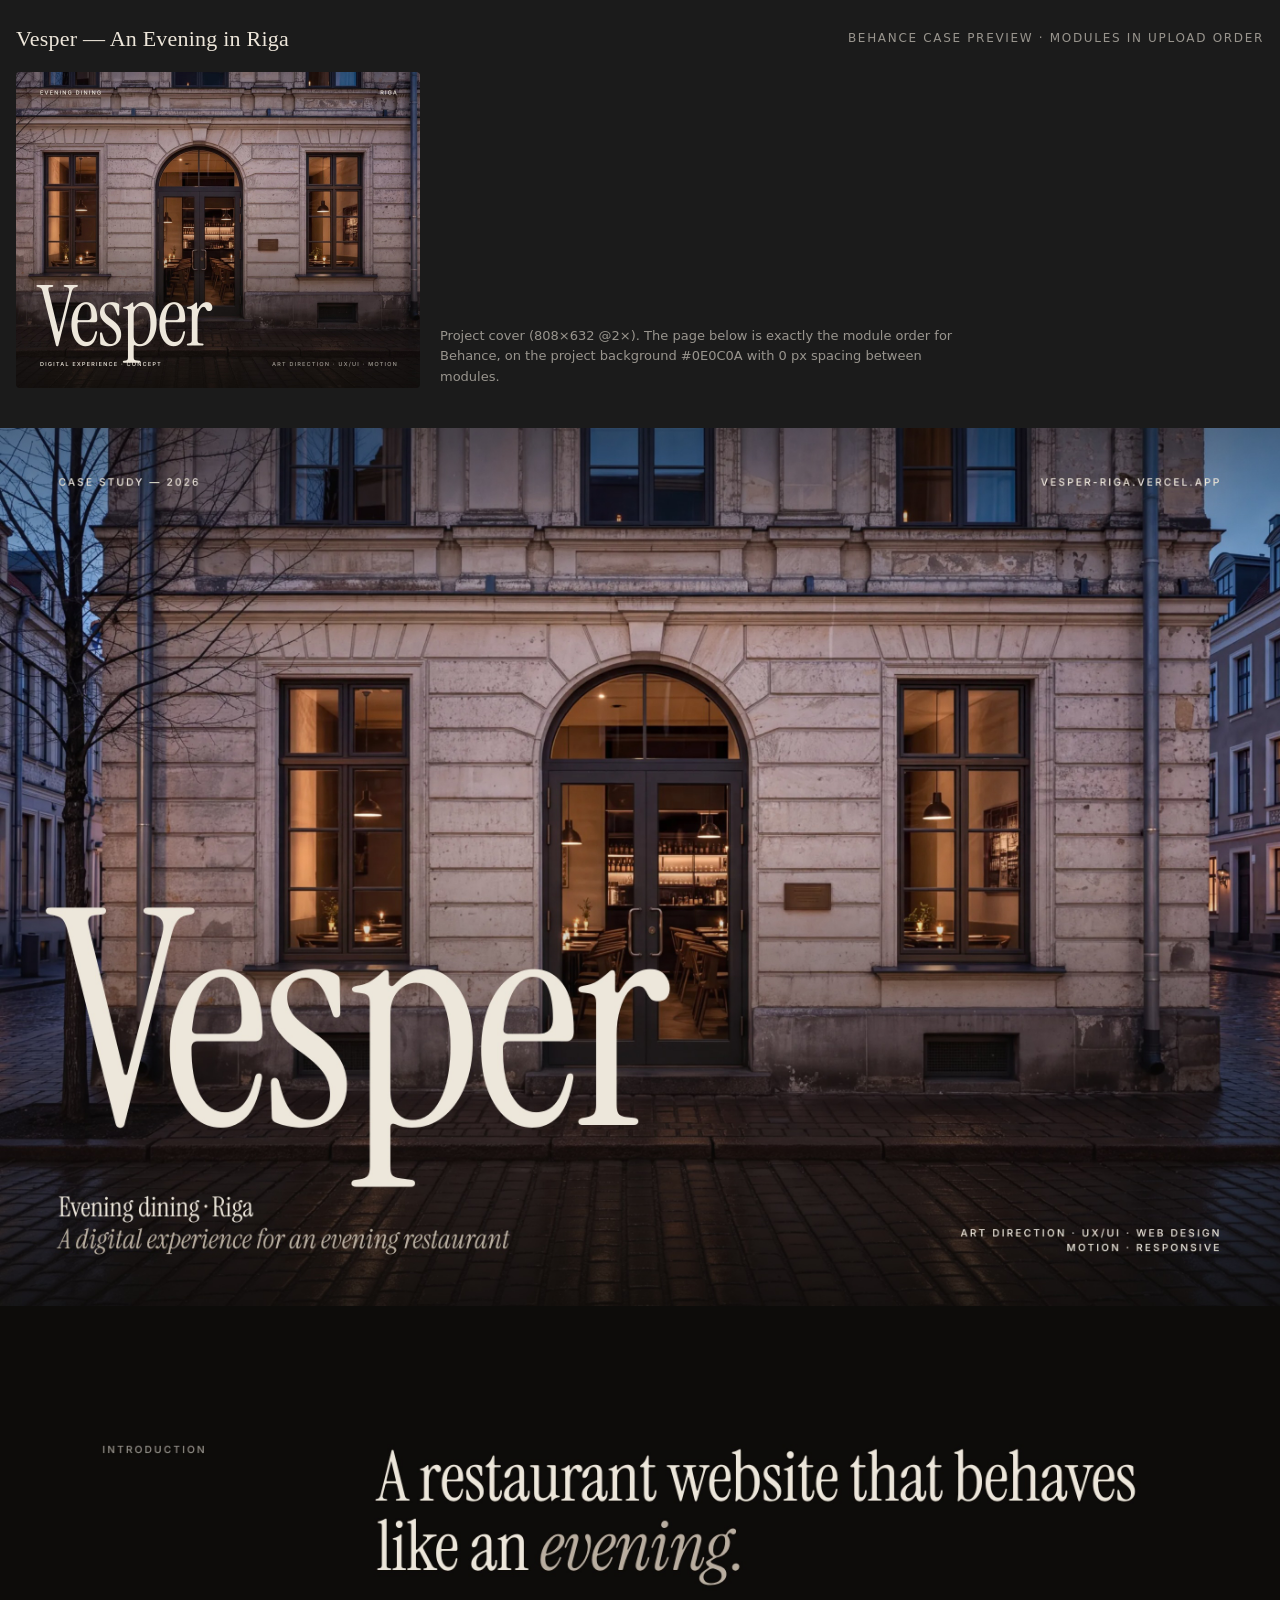
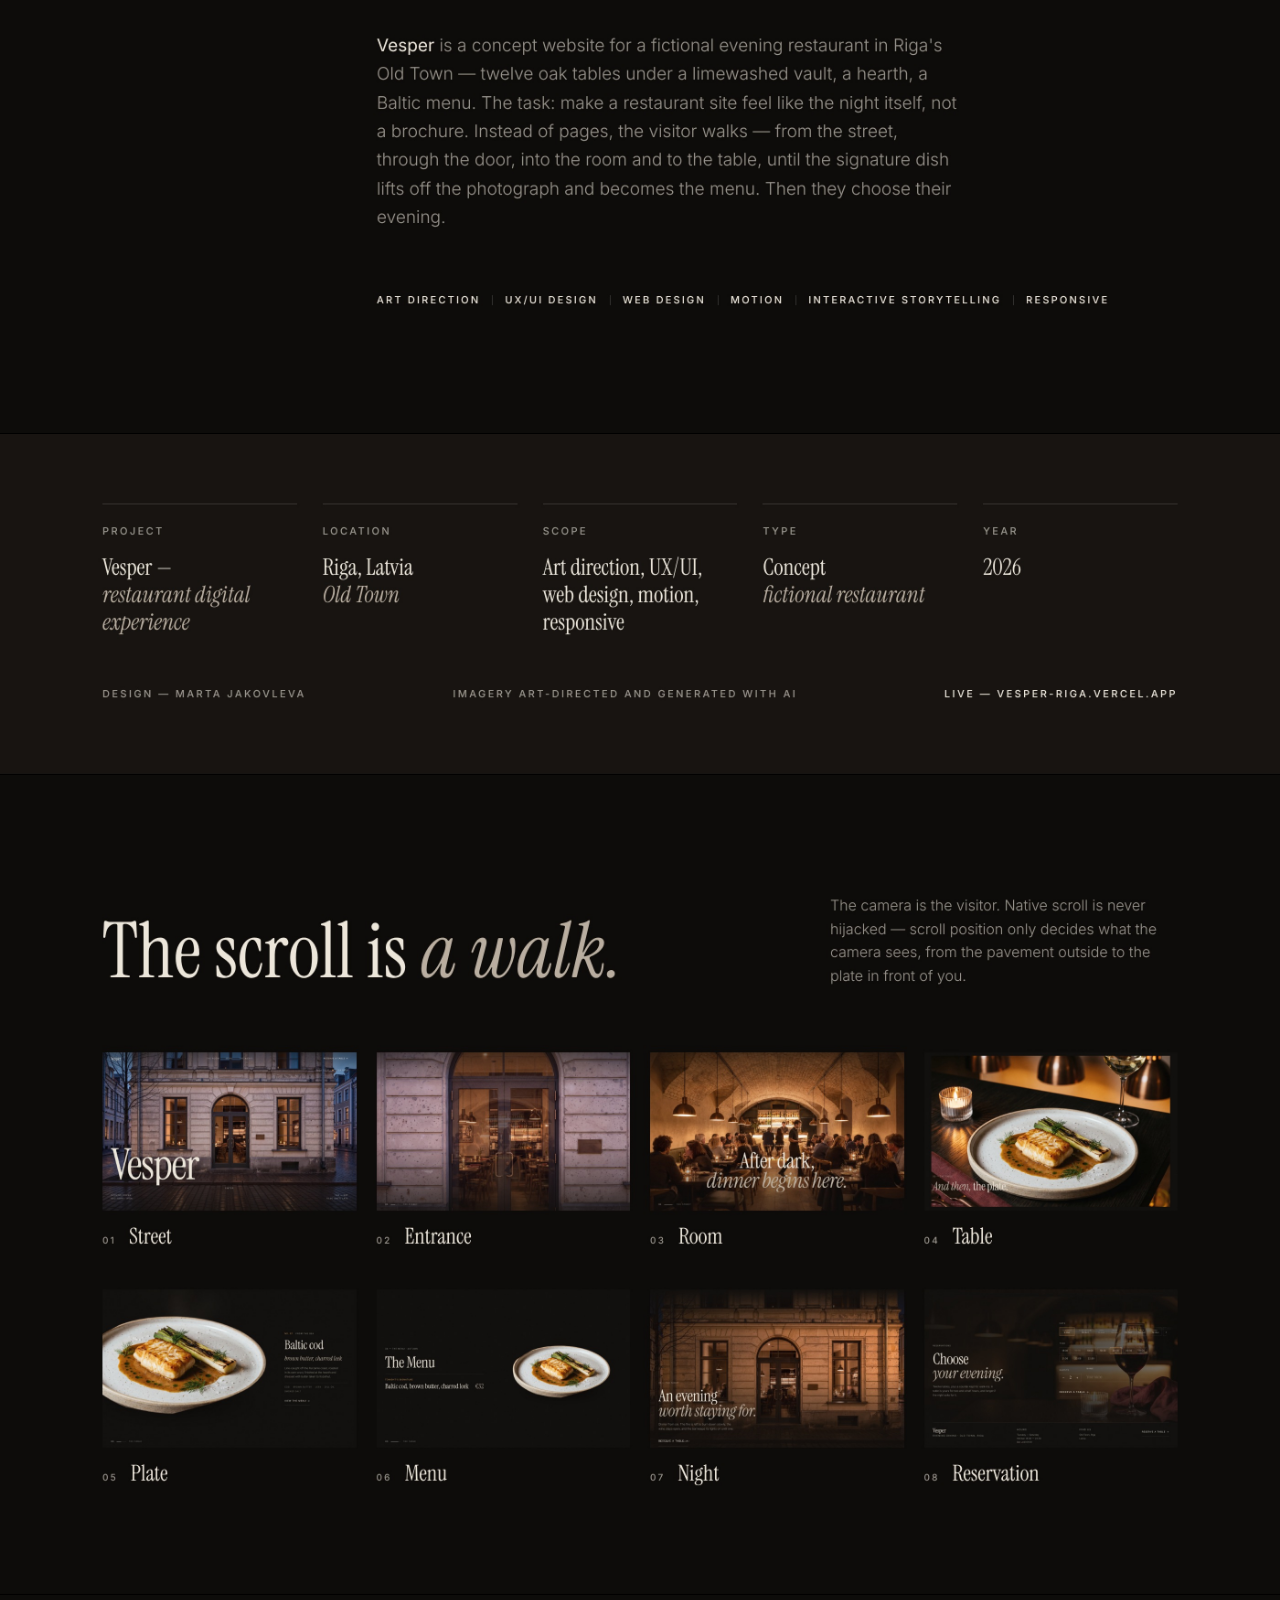
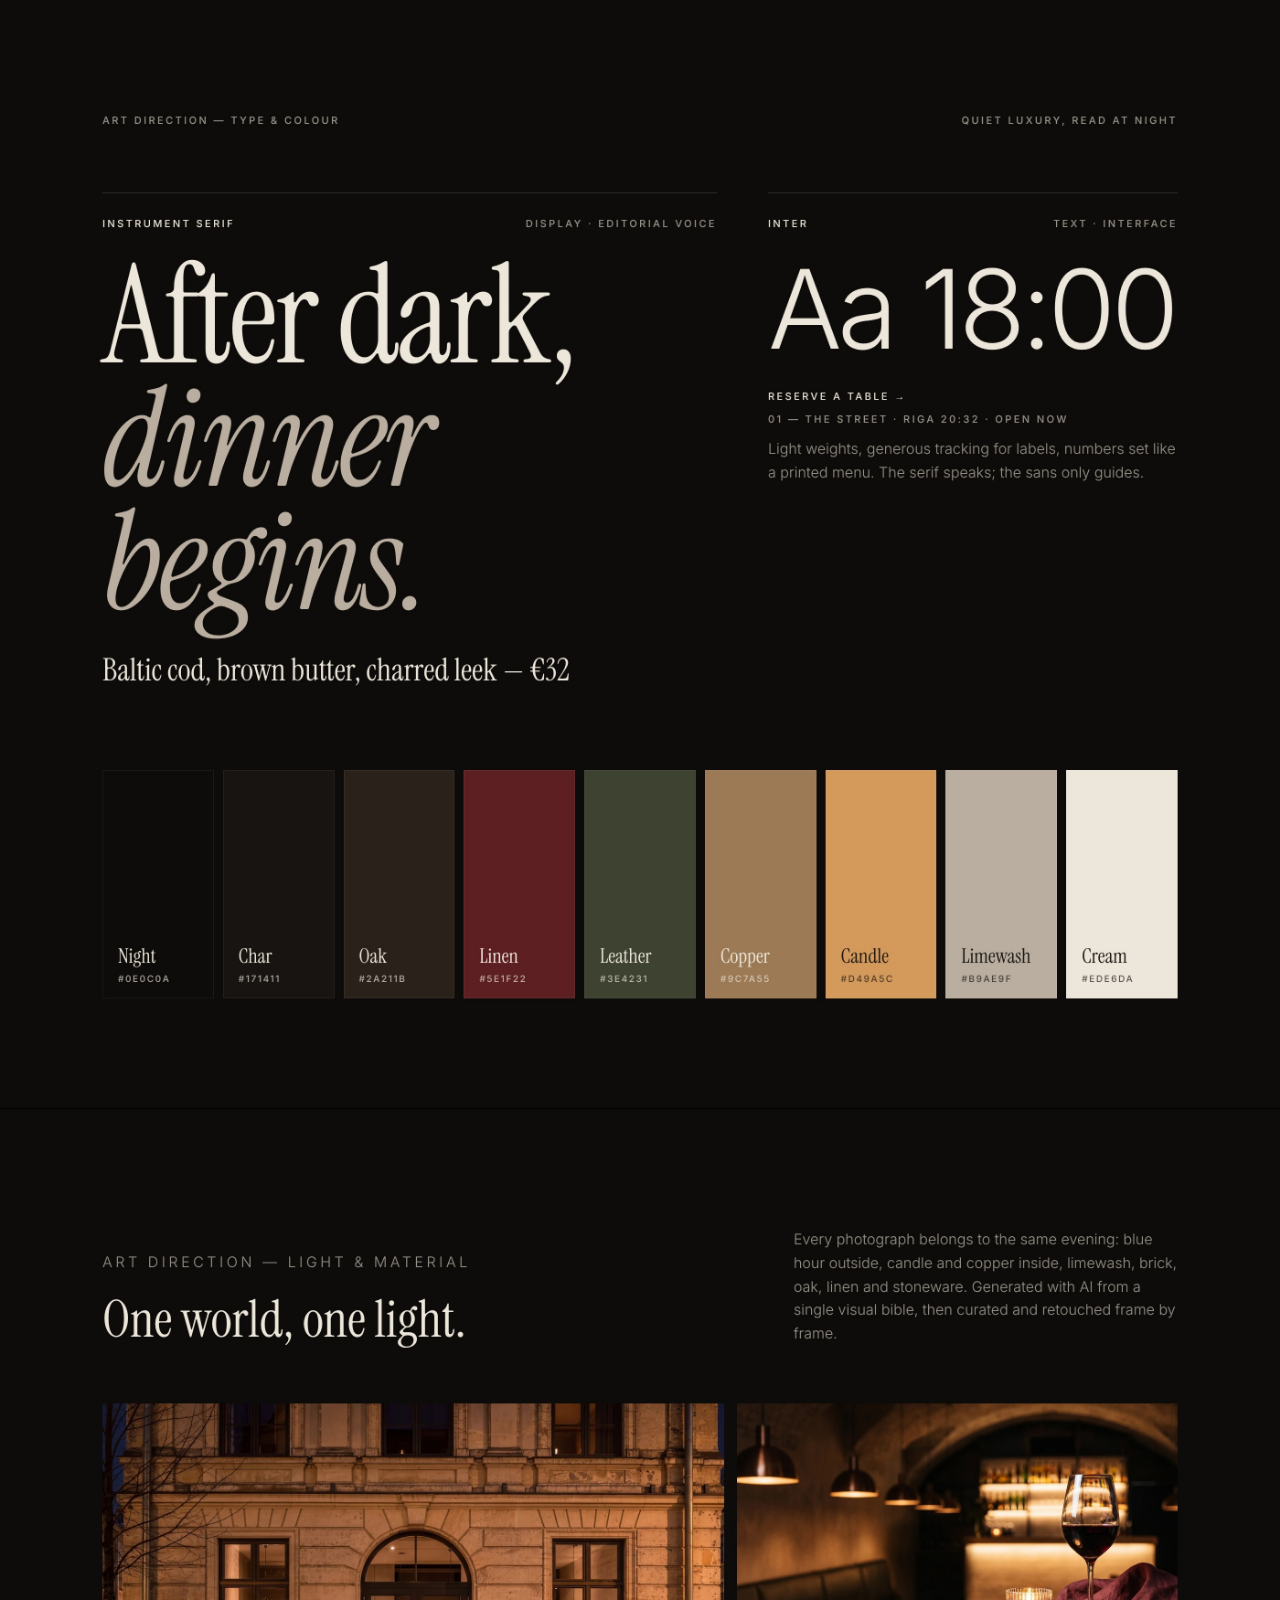
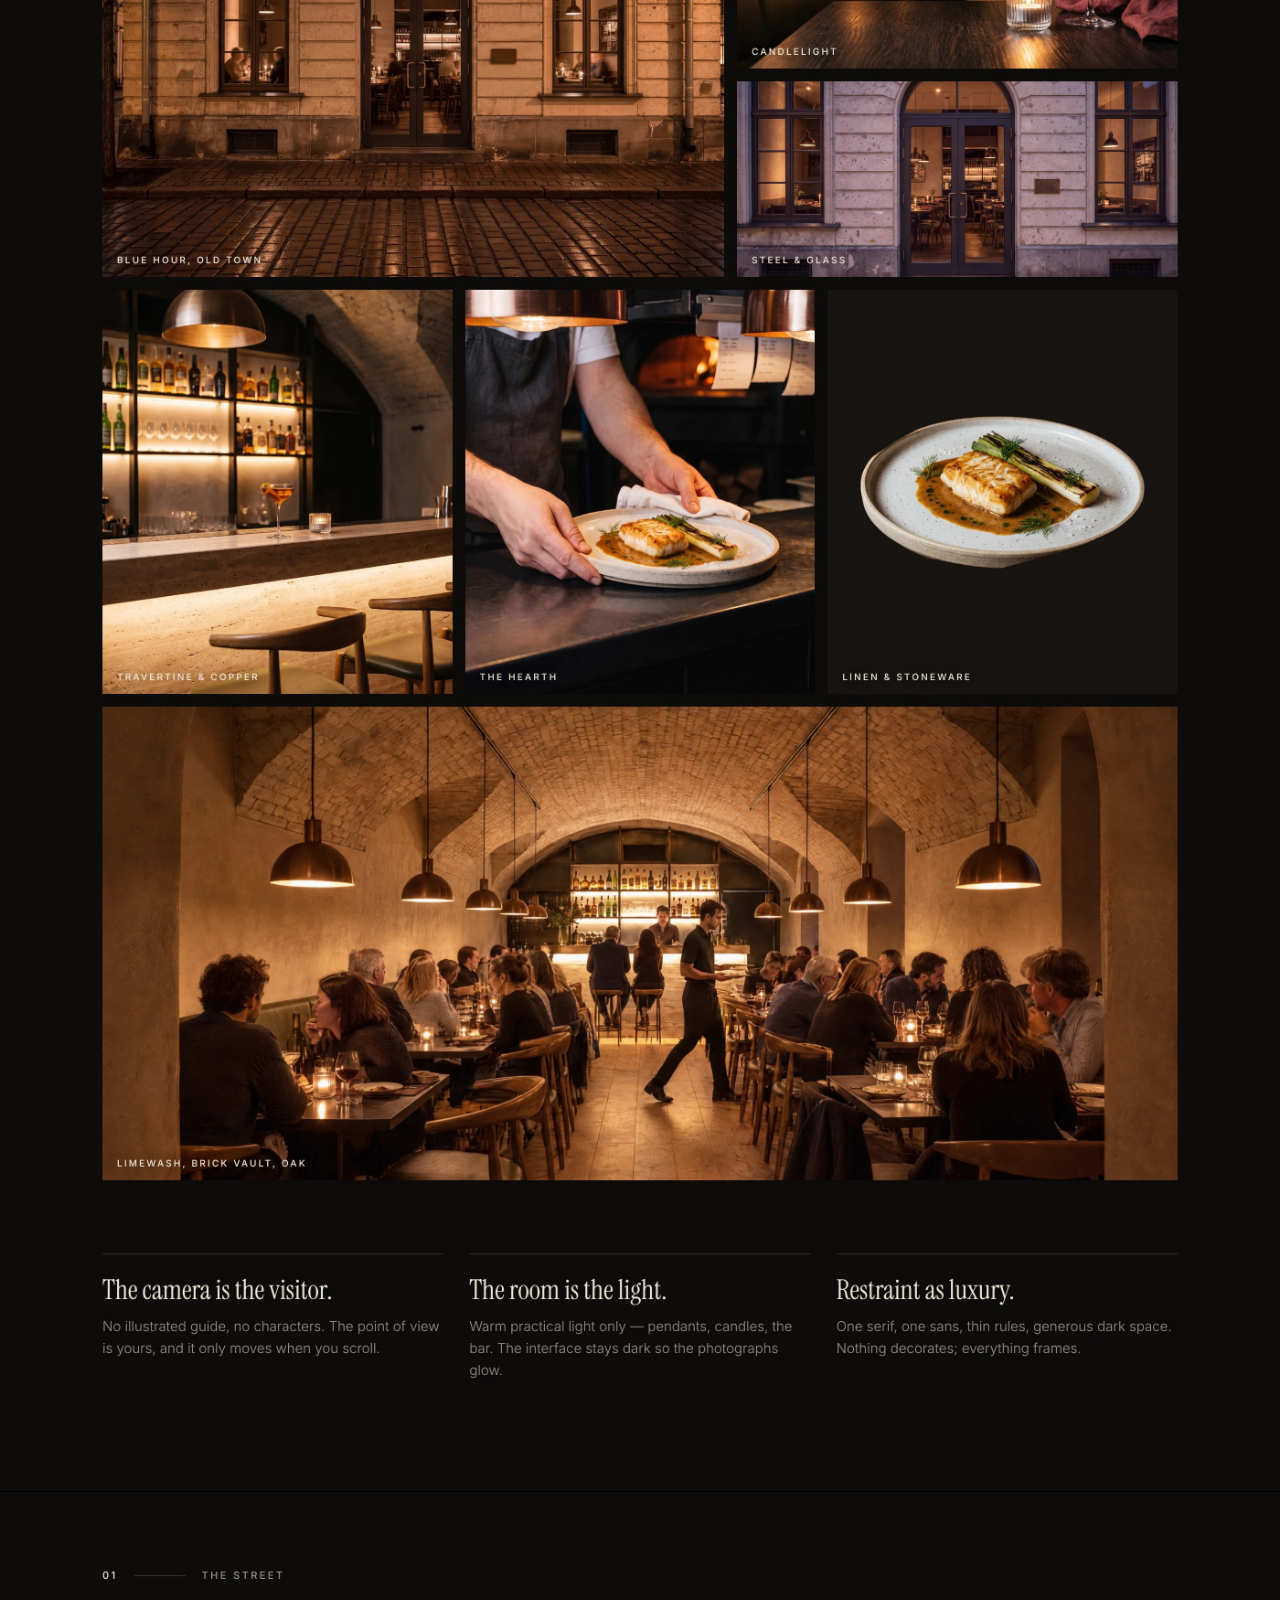
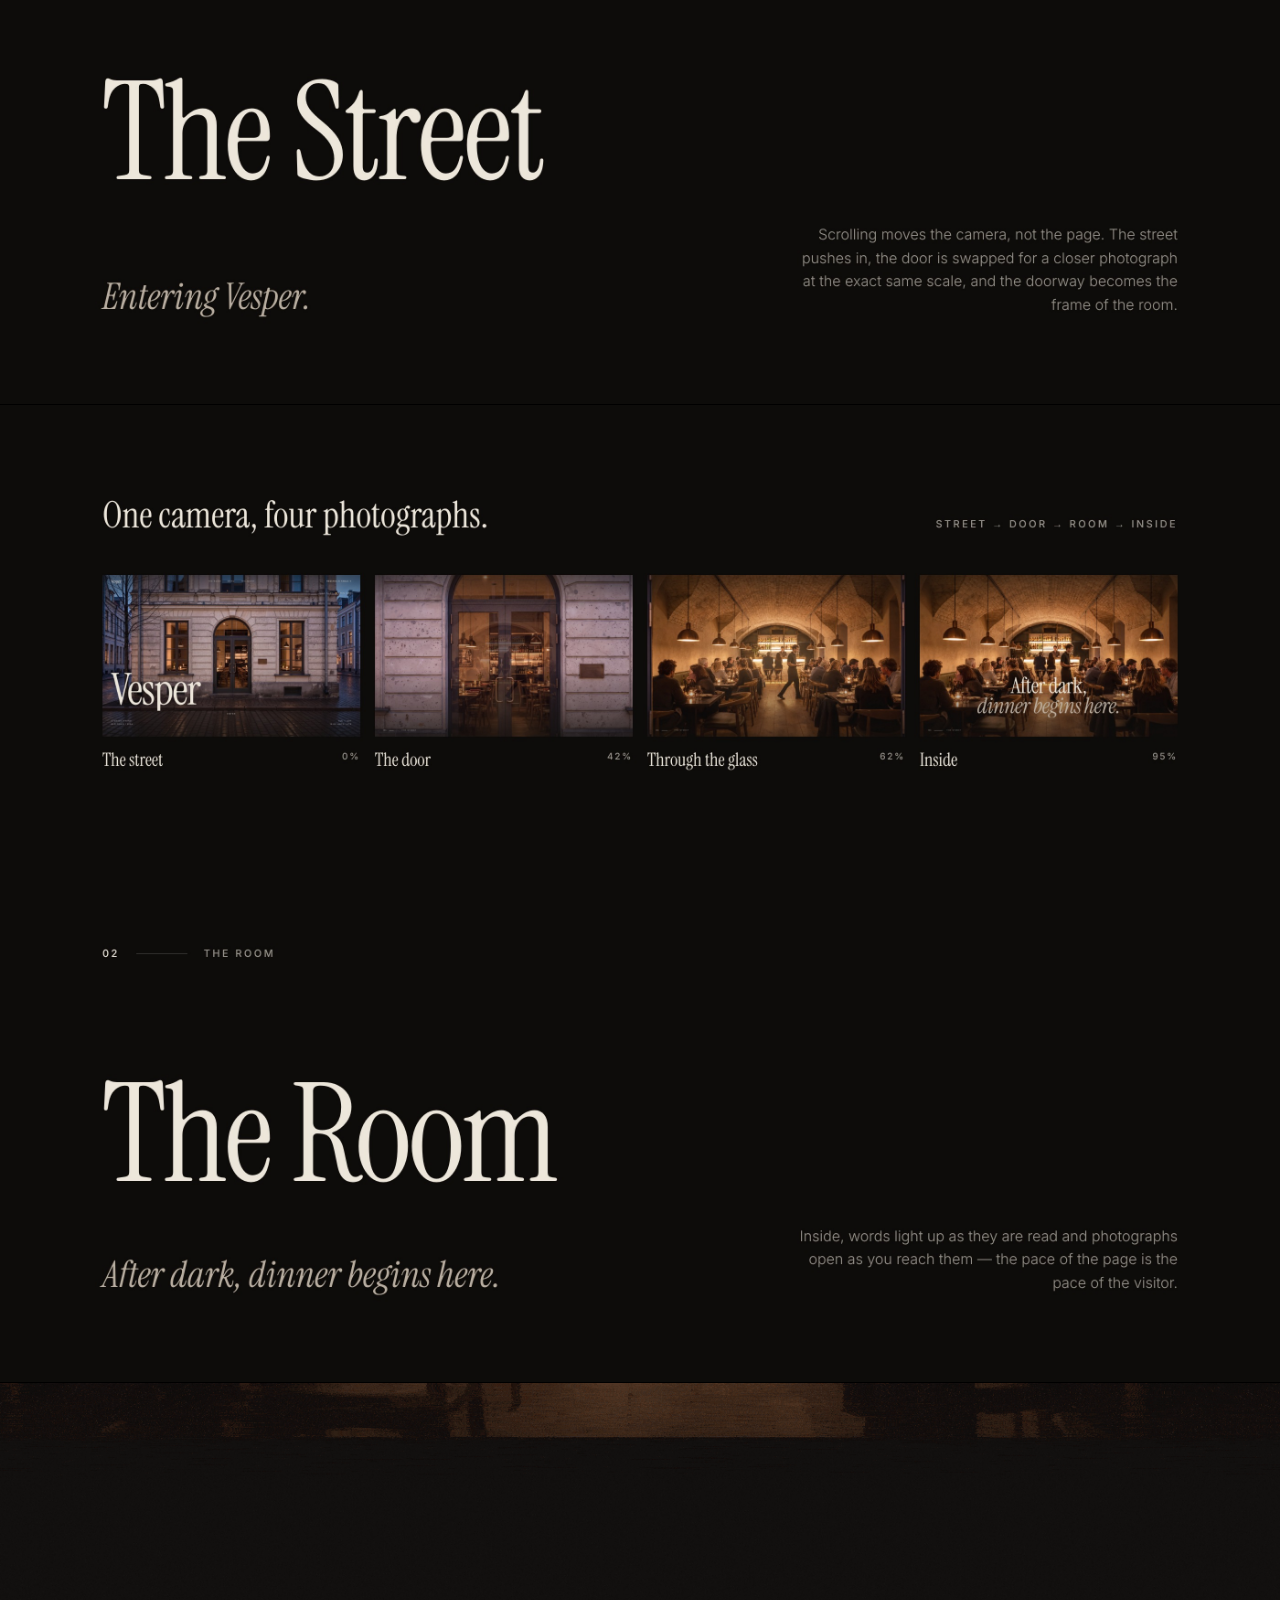
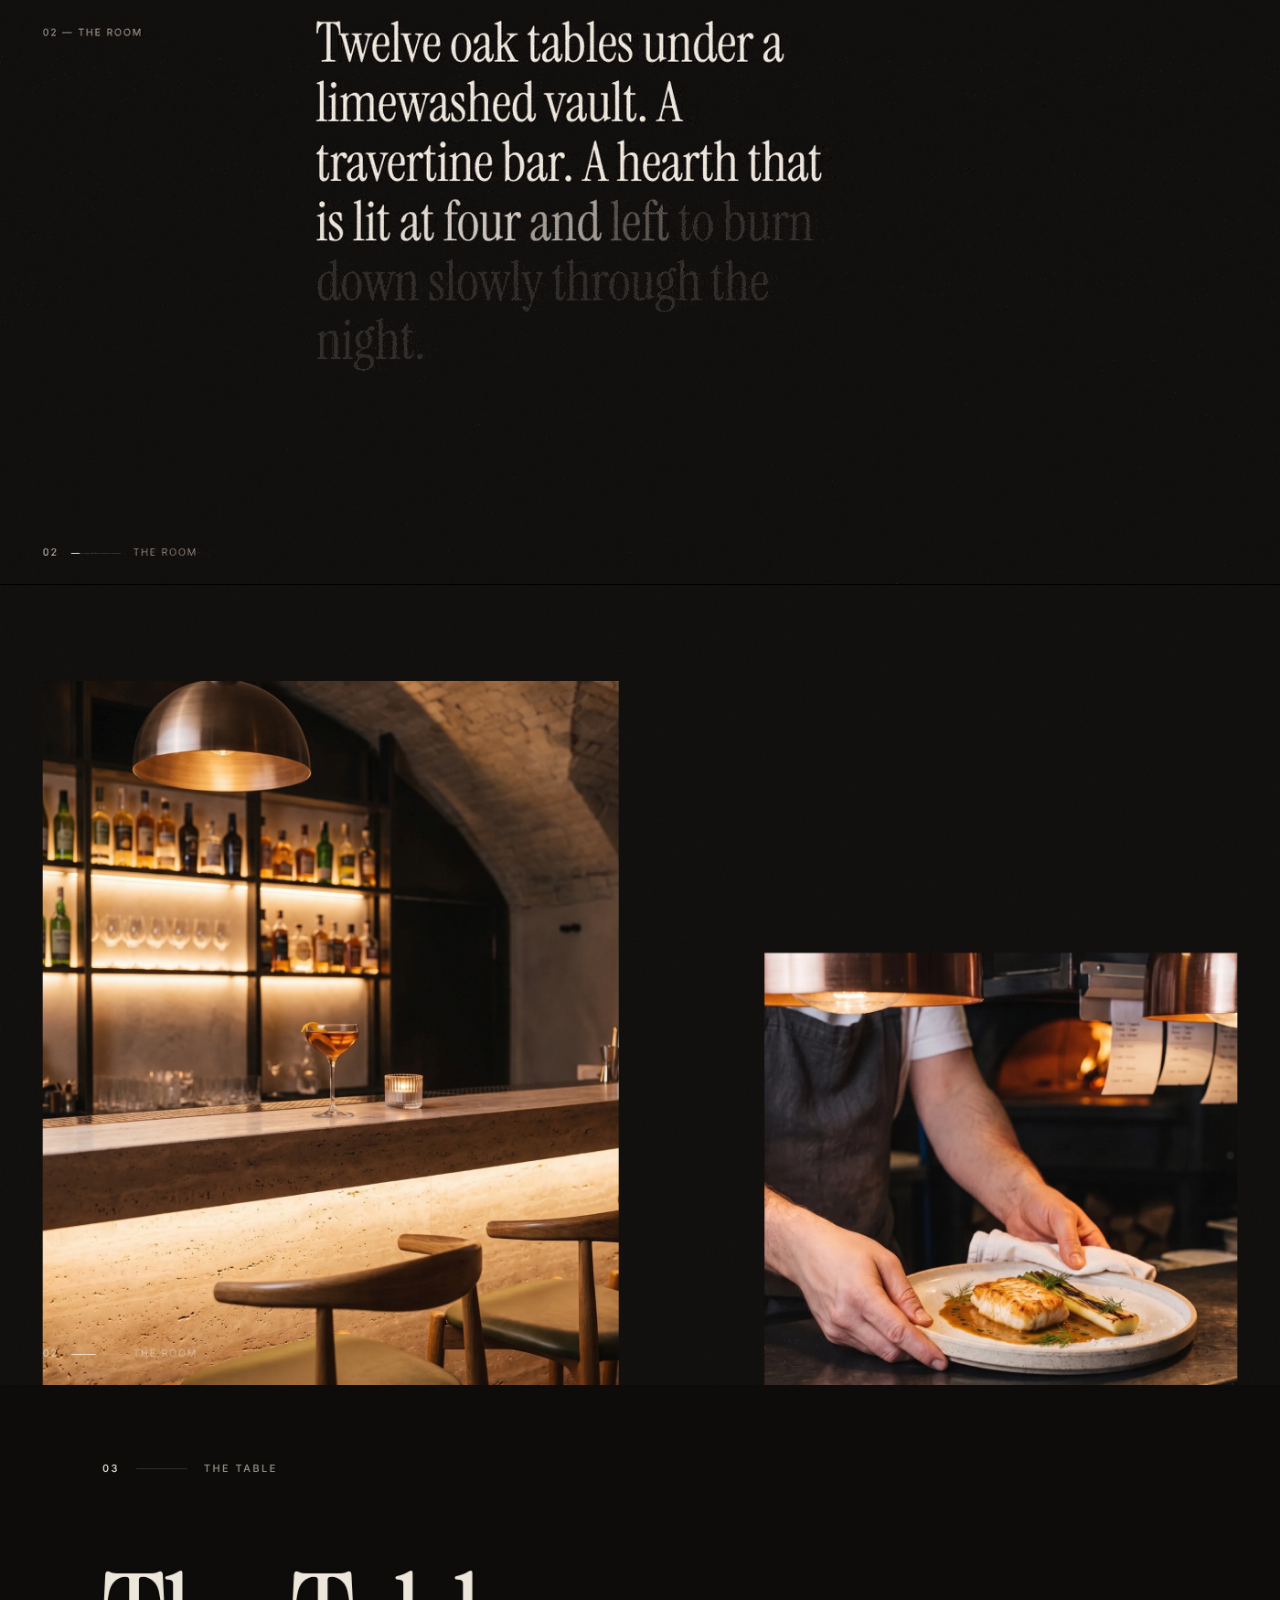
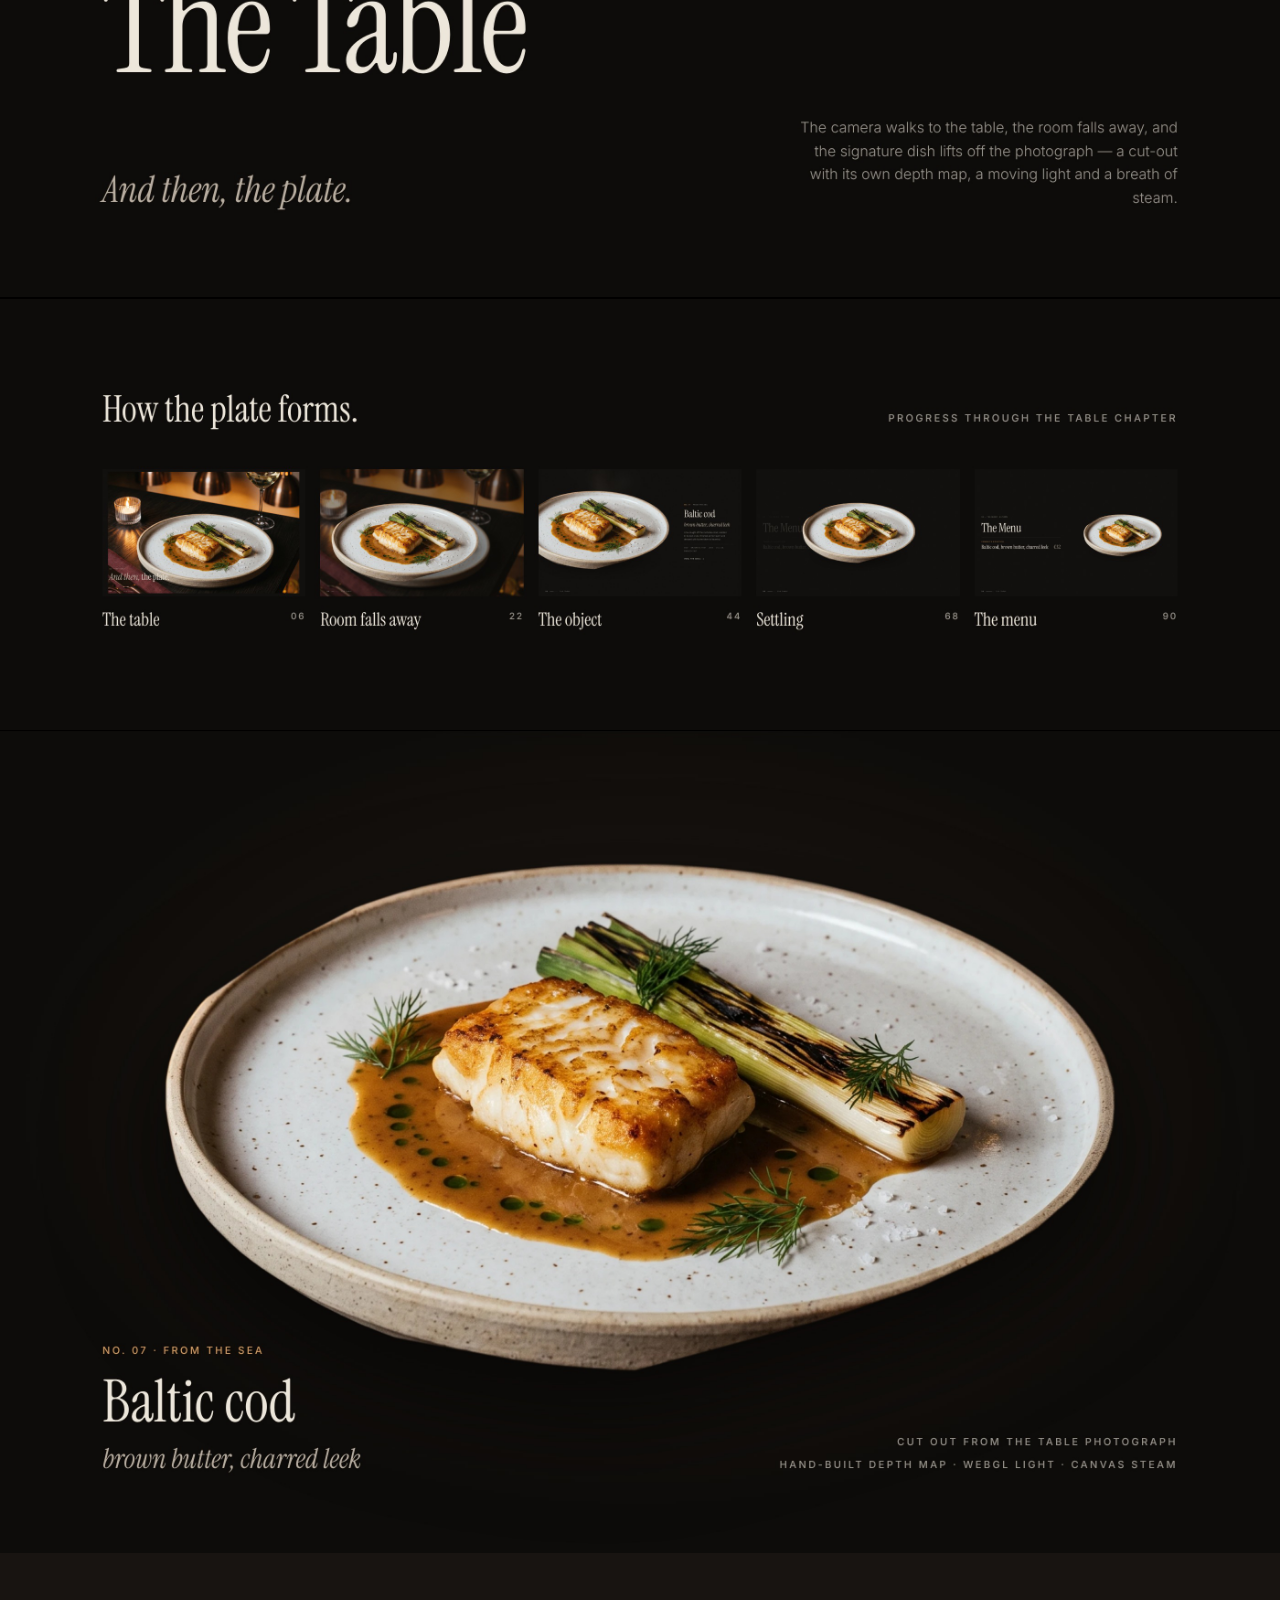
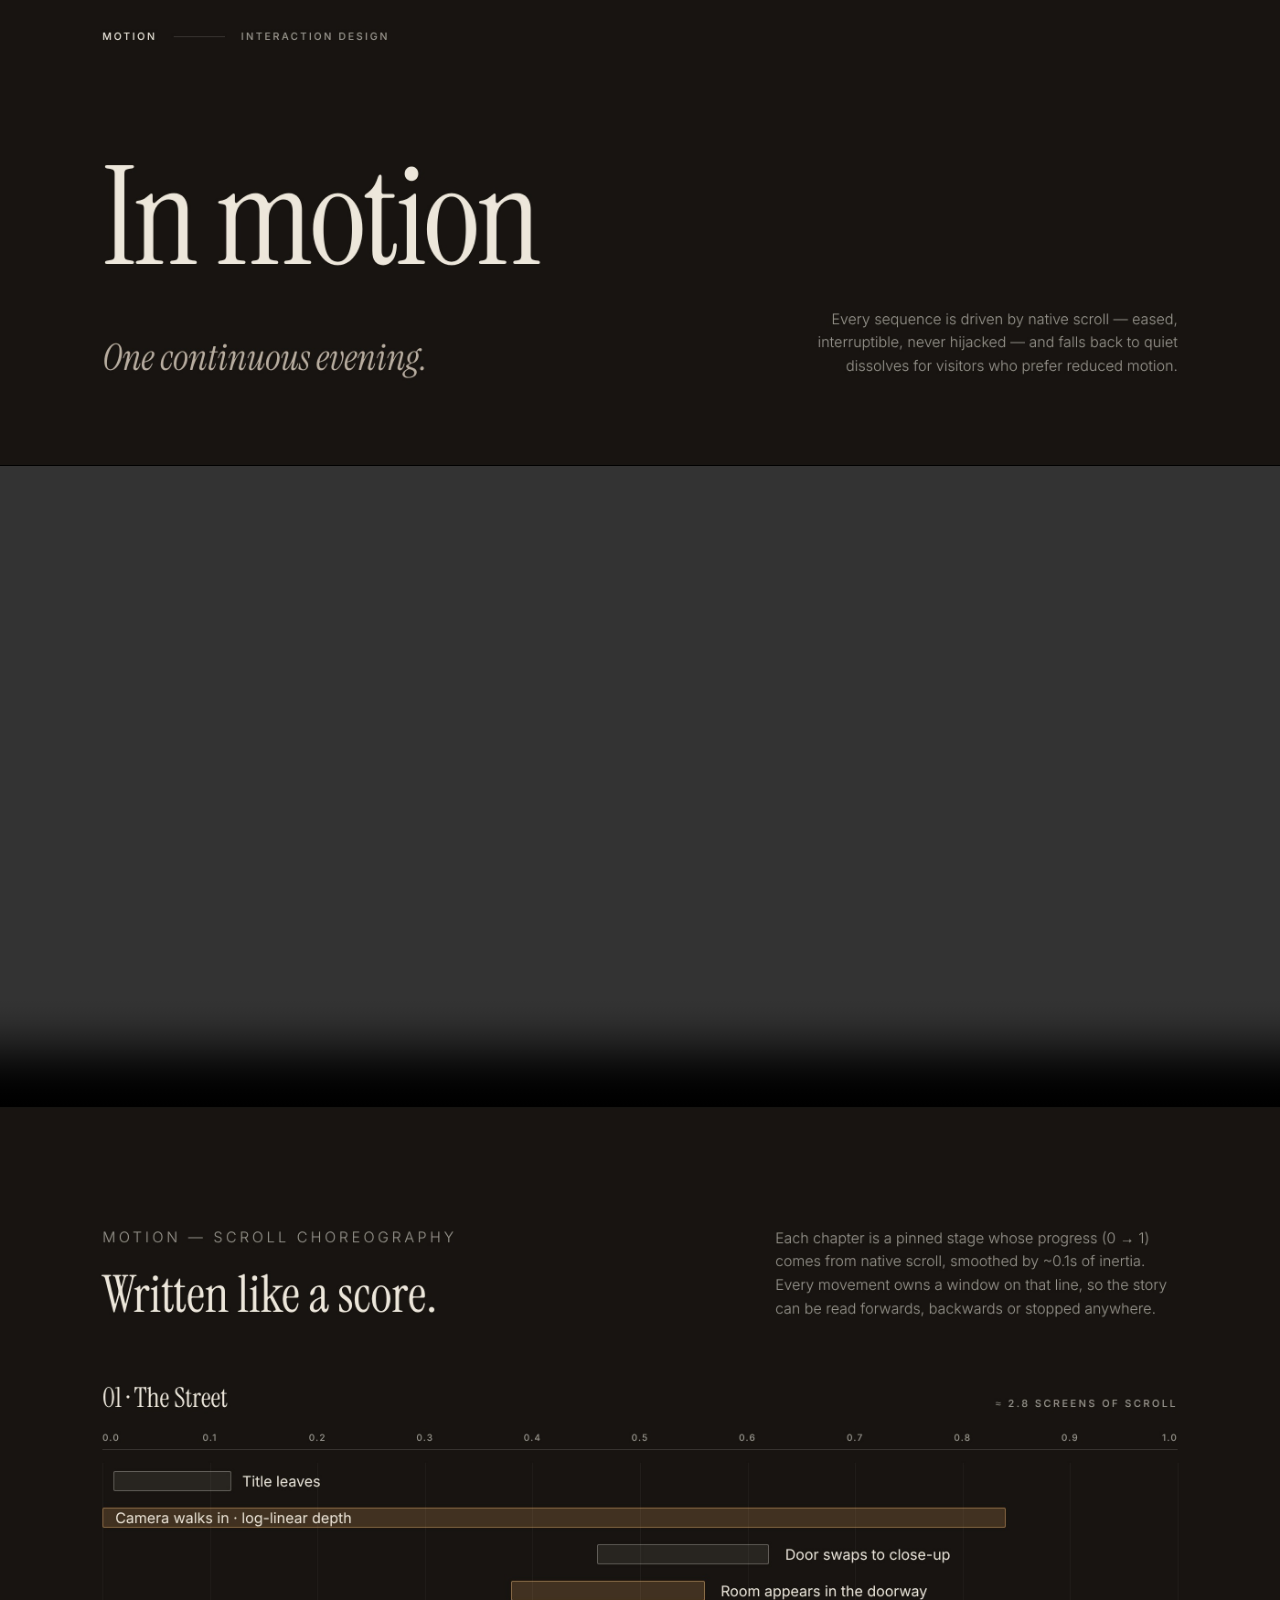
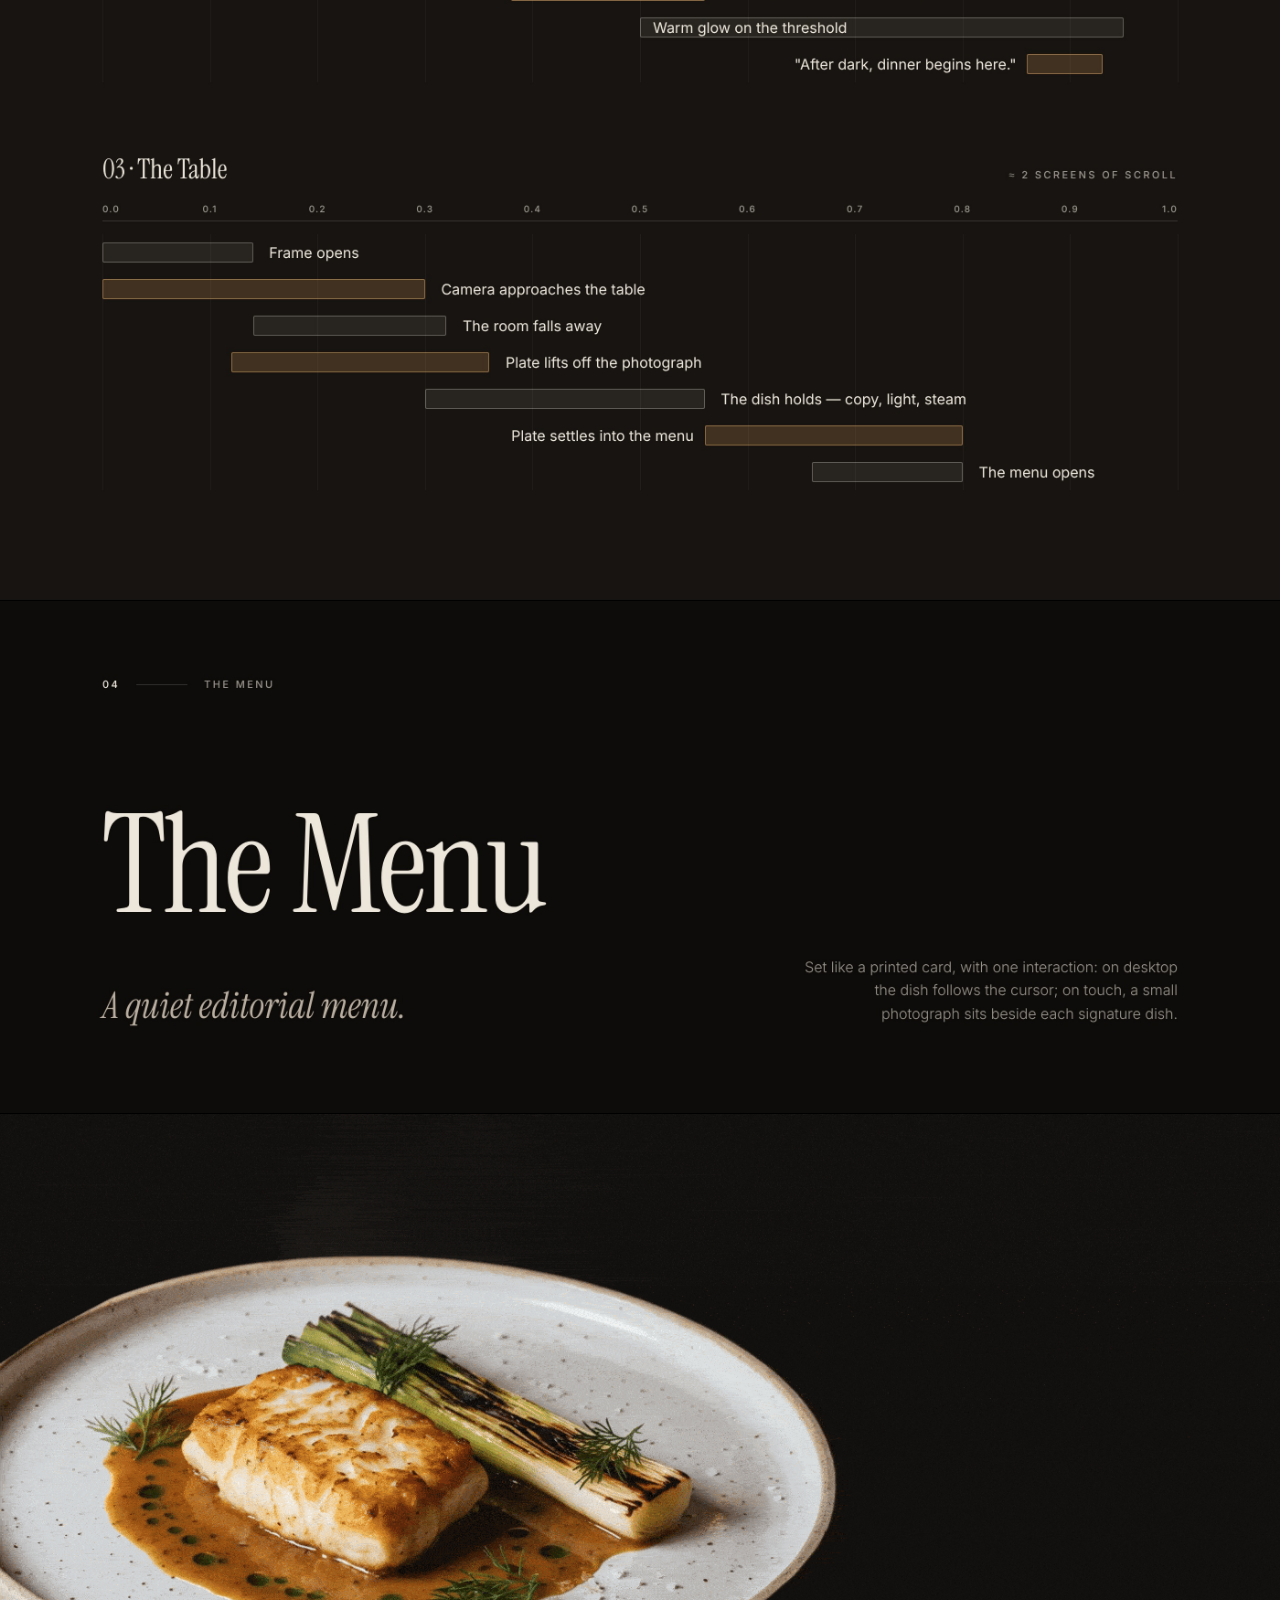
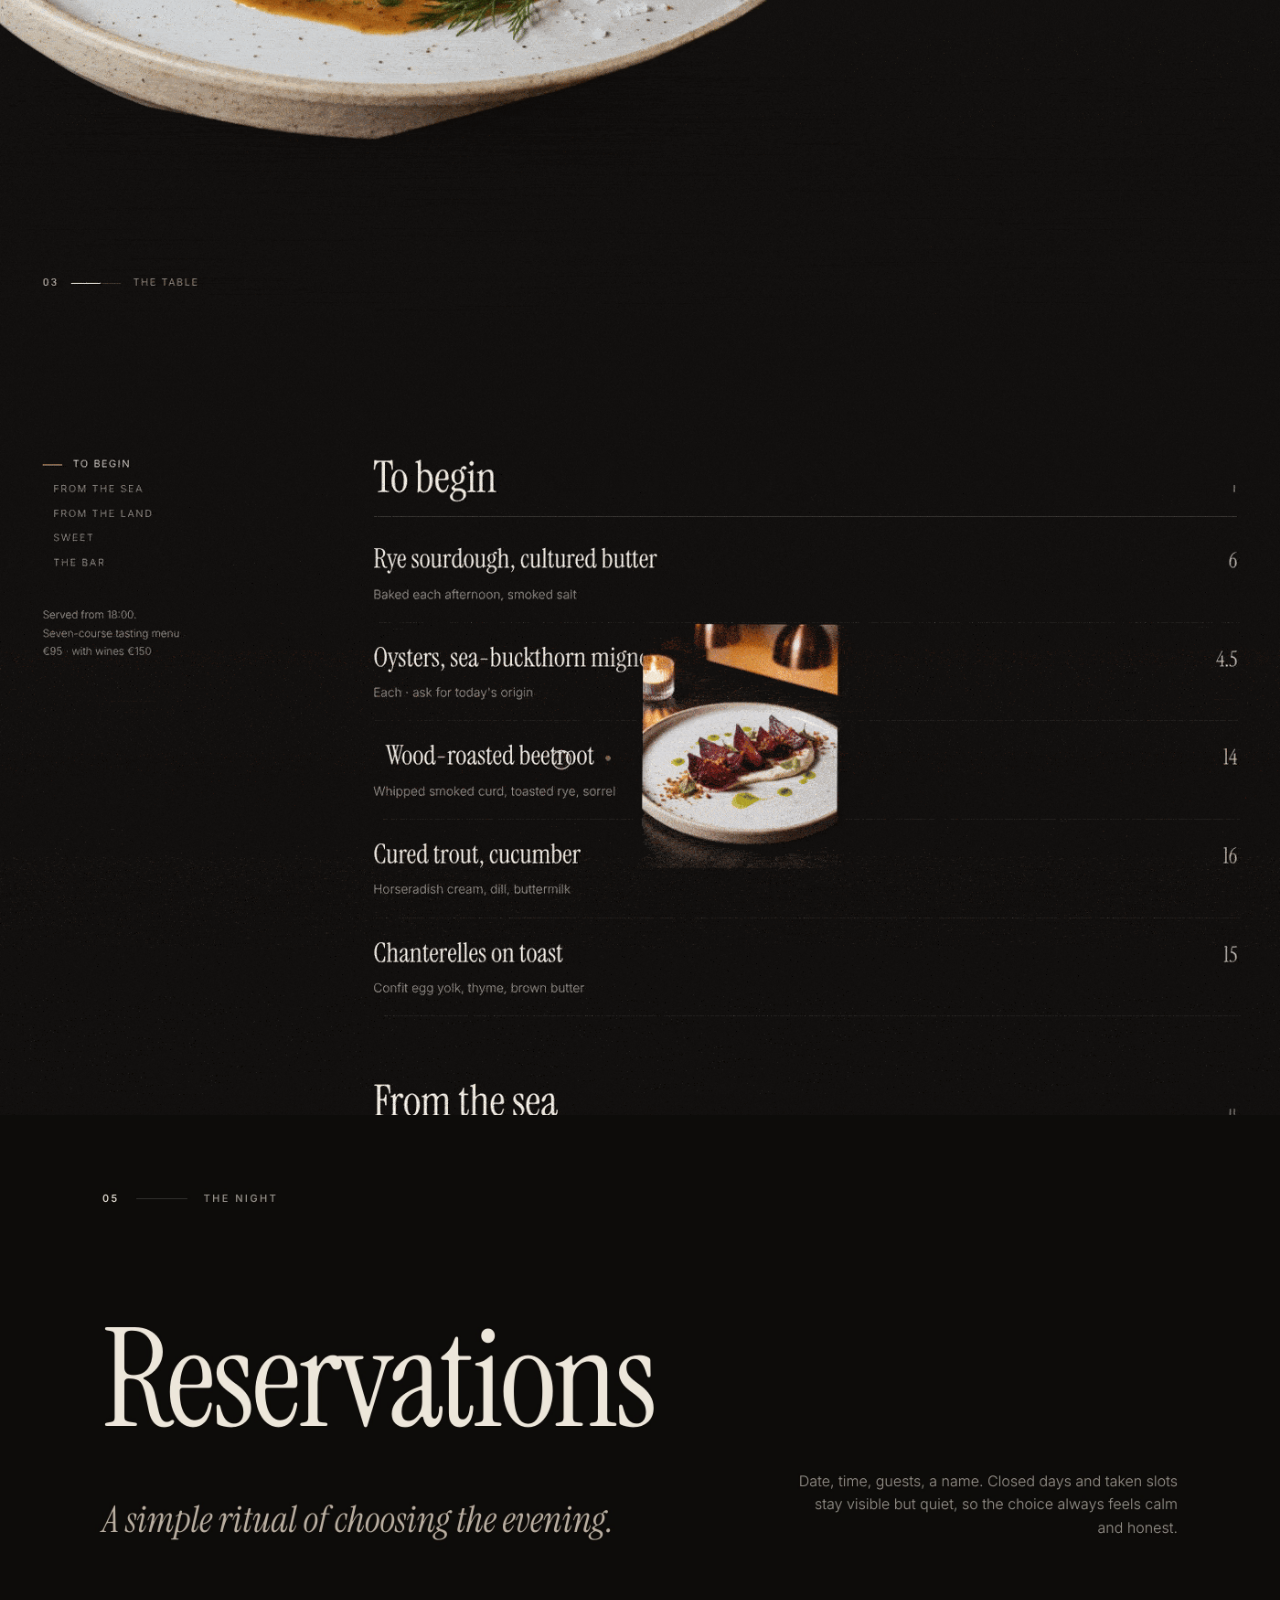
==== kit/preview.html @ d2ee72e8 "Behance kit: motion modules, film, preview, upload guide" ====
<!doctype html>
<html lang="en">
<head>
<meta charset="utf-8">
<meta name="viewport" content="width=device-width, initial-scale=1">
<title>Vesper — Behance case preview</title>
<style>
  :root{--bg:#0e0c0a;--cream:#ede6da;--dim:rgba(237,230,218,.6);--amber:#d49a5c}
  *{box-sizing:border-box;margin:0;padding:0}
  body{background:#1b1b1b;color:var(--cream);font:300 15px/1.6 Inter,system-ui,sans-serif}
  header{max-width:1400px;margin:0 auto;padding:28px 16px 22px;display:flex;justify-content:space-between;align-items:center;gap:16px;flex-wrap:wrap}
  header b{font:400 22px/1 Georgia,serif;letter-spacing:.01em}
  header span{font-size:12px;letter-spacing:.14em;text-transform:uppercase;color:var(--dim)}
  main{max-width:1400px;margin:0 auto;background:var(--bg)}
  main img,main video{display:block;width:100%;height:auto}
  .txt{padding:46px 8% 120px;text-align:center;font:400 19px/1.9 Georgia,serif}
  .txt a{color:var(--cream);text-decoration:none;border-bottom:1px solid rgba(237,230,218,.3);margin:0 14px}
  .txt a span{color:var(--amber)}
  .cover{max-width:1400px;margin:0 auto 40px;padding:0 16px;display:flex;gap:20px;align-items:flex-end;flex-wrap:wrap}
  .cover img{width:404px;max-width:100%;border-radius:4px}
  .cover p{color:var(--dim);font-size:13px;max-width:520px}
  .note{max-width:1400px;margin:0 auto;padding:10px 16px 40px;color:var(--dim);font-size:12px}
</style>
</head>
<body>
<header><b>Vesper — An Evening in Riga</b><span>Behance case preview · modules in upload order</span></header>
<div class="cover"><img src="00_cover.jpg" alt="Cover"><p>Project cover (808×632 @2×). The page below is exactly the module order for Behance, on the project background #0E0C0A with 0 px spacing between modules.</p></div>
<main>
  <img src="01_title.jpg" alt="">
  <img src="02_intro.jpg" alt="">
  <img src="03_info.jpg" alt="">
  <img src="04_journey.jpg" alt="">
  <img src="05_ad_type.jpg" alt="">
  <img src="06_ad_photo.jpg" alt="">
  <img src="07_card_street.jpg" alt="">
  <img src="08_street.gif" alt="">
  <img src="09_street_frames.jpg" alt="">
  <img src="10_card_room.jpg" alt="">
  <img src="11_room.gif" alt="">
  <img src="12_room_words.gif" alt="">
  <img src="13_room_still.jpg" alt="">
  <img src="14_card_table.jpg" alt="">
  <img src="15_plate.gif" alt="">
  <img src="16_plate_light.gif" alt="">
  <img src="17_table_frames.jpg" alt="">
  <img src="18_dish_hero.jpg" alt="">
  <img src="19_card_motion.jpg" alt="">
  <video src="20_full_evening.mp4" controls muted playsinline preload="metadata"></video>
  <img src="21_choreography.jpg" alt="">
  <img src="23_card_menu.jpg" alt="">
  <img src="24_plate_to_menu.gif" alt="">
  <img src="25_menu.gif" alt="">
  <img src="26_card_reserve.jpg" alt="">
  <img src="27_reservation.gif" alt="">
  <img src="28_card_mobile.jpg" alt="">
  <img src="29_mobile_screens.jpg" alt="">
  <img src="30_mobile_trio.gif" alt="">
  <img src="31_mobile_duo.gif" alt="">
  <img src="32_card_responsive.jpg" alt="">
  <img src="33_desktop_mobile.gif" alt="">
  <img src="34_card_details.jpg" alt="">
  <img src="35_details.jpg" alt="">
  <img src="36_final.jpg" alt="">
  <img src="37_final_trio.jpg" alt="">
  <img src="38_cta.jpg" alt="">
  <div class="txt">
    <a href="mailto:laisaa.marta@gmail.com">Email <span>↗</span></a>
    <a href="https://wa.me/37128203044">WhatsApp <span>↗</span></a>
    <a href="https://vesper-riga.vercel.app">Live website <span>↗</span></a>
  </div>
</main>
<p class="note">Text module (last): the three links above, centred, serif, cream on dark.</p>
</body>
</html>
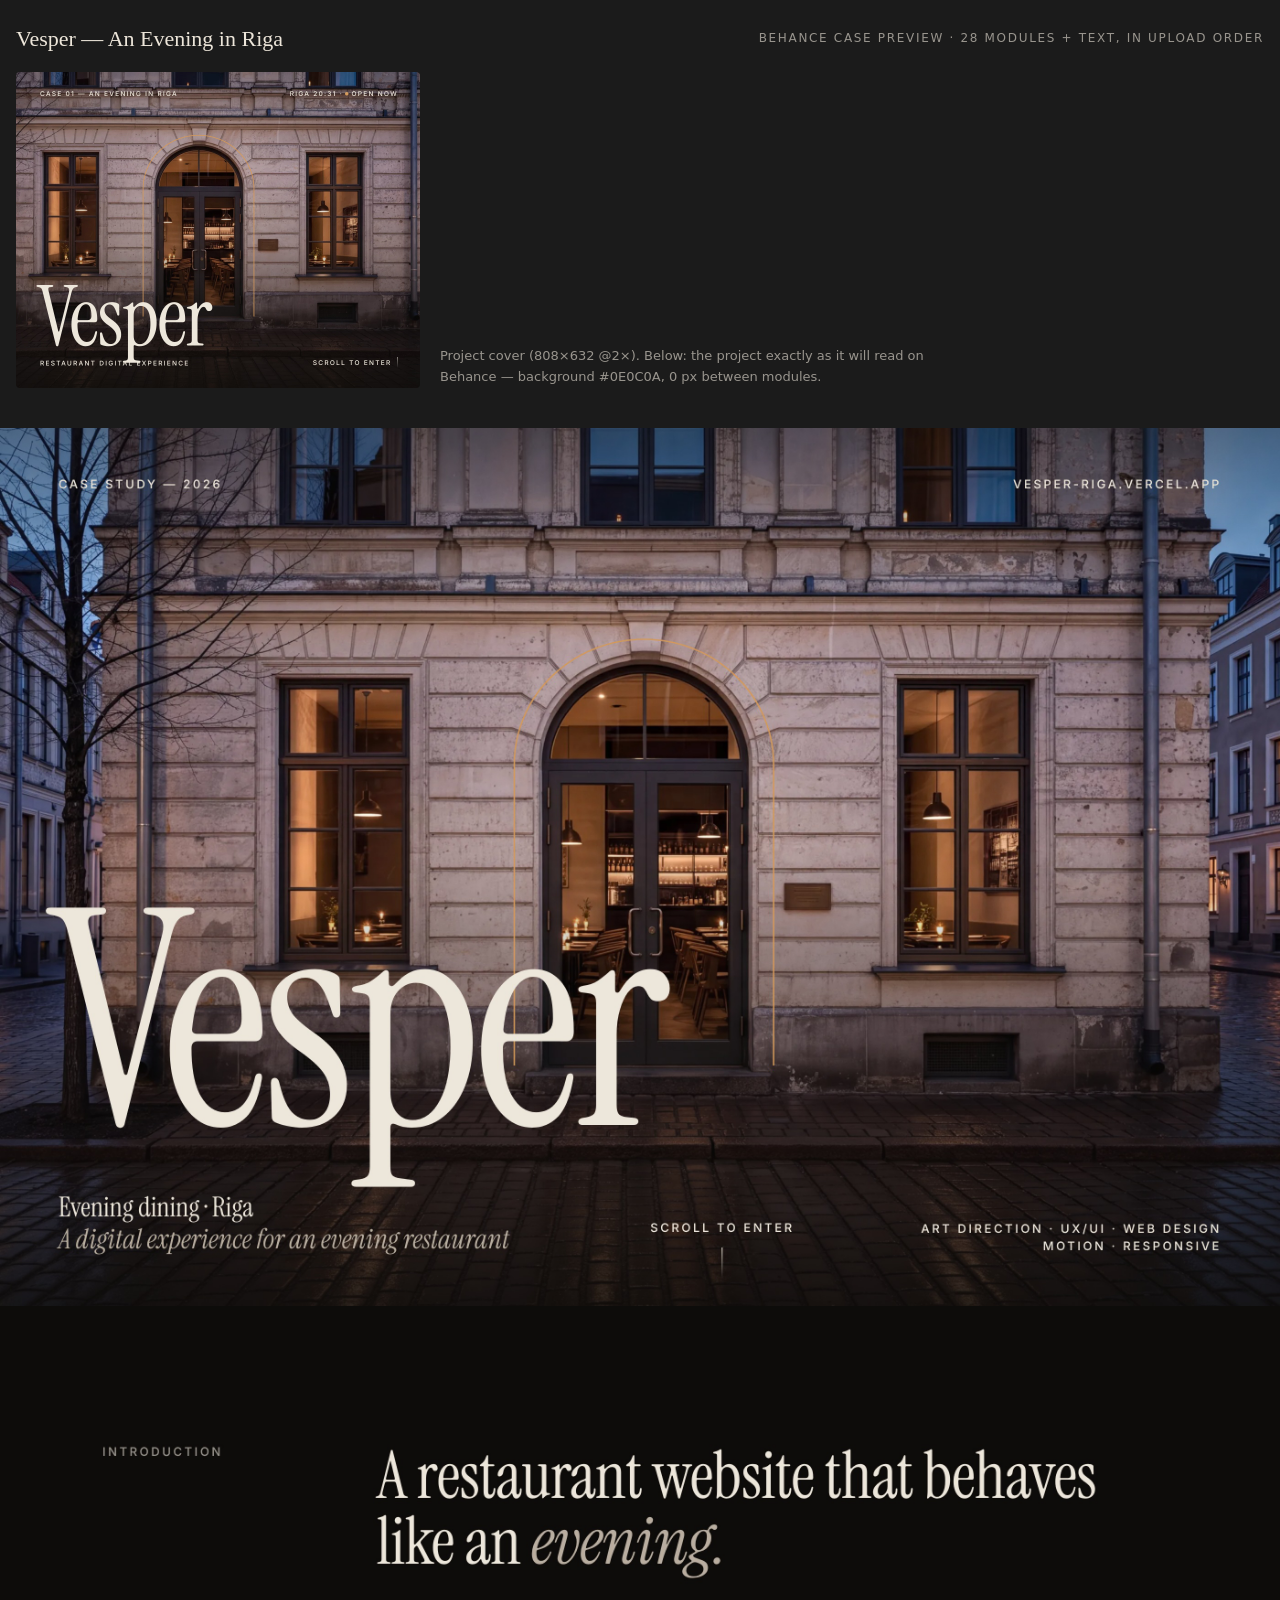
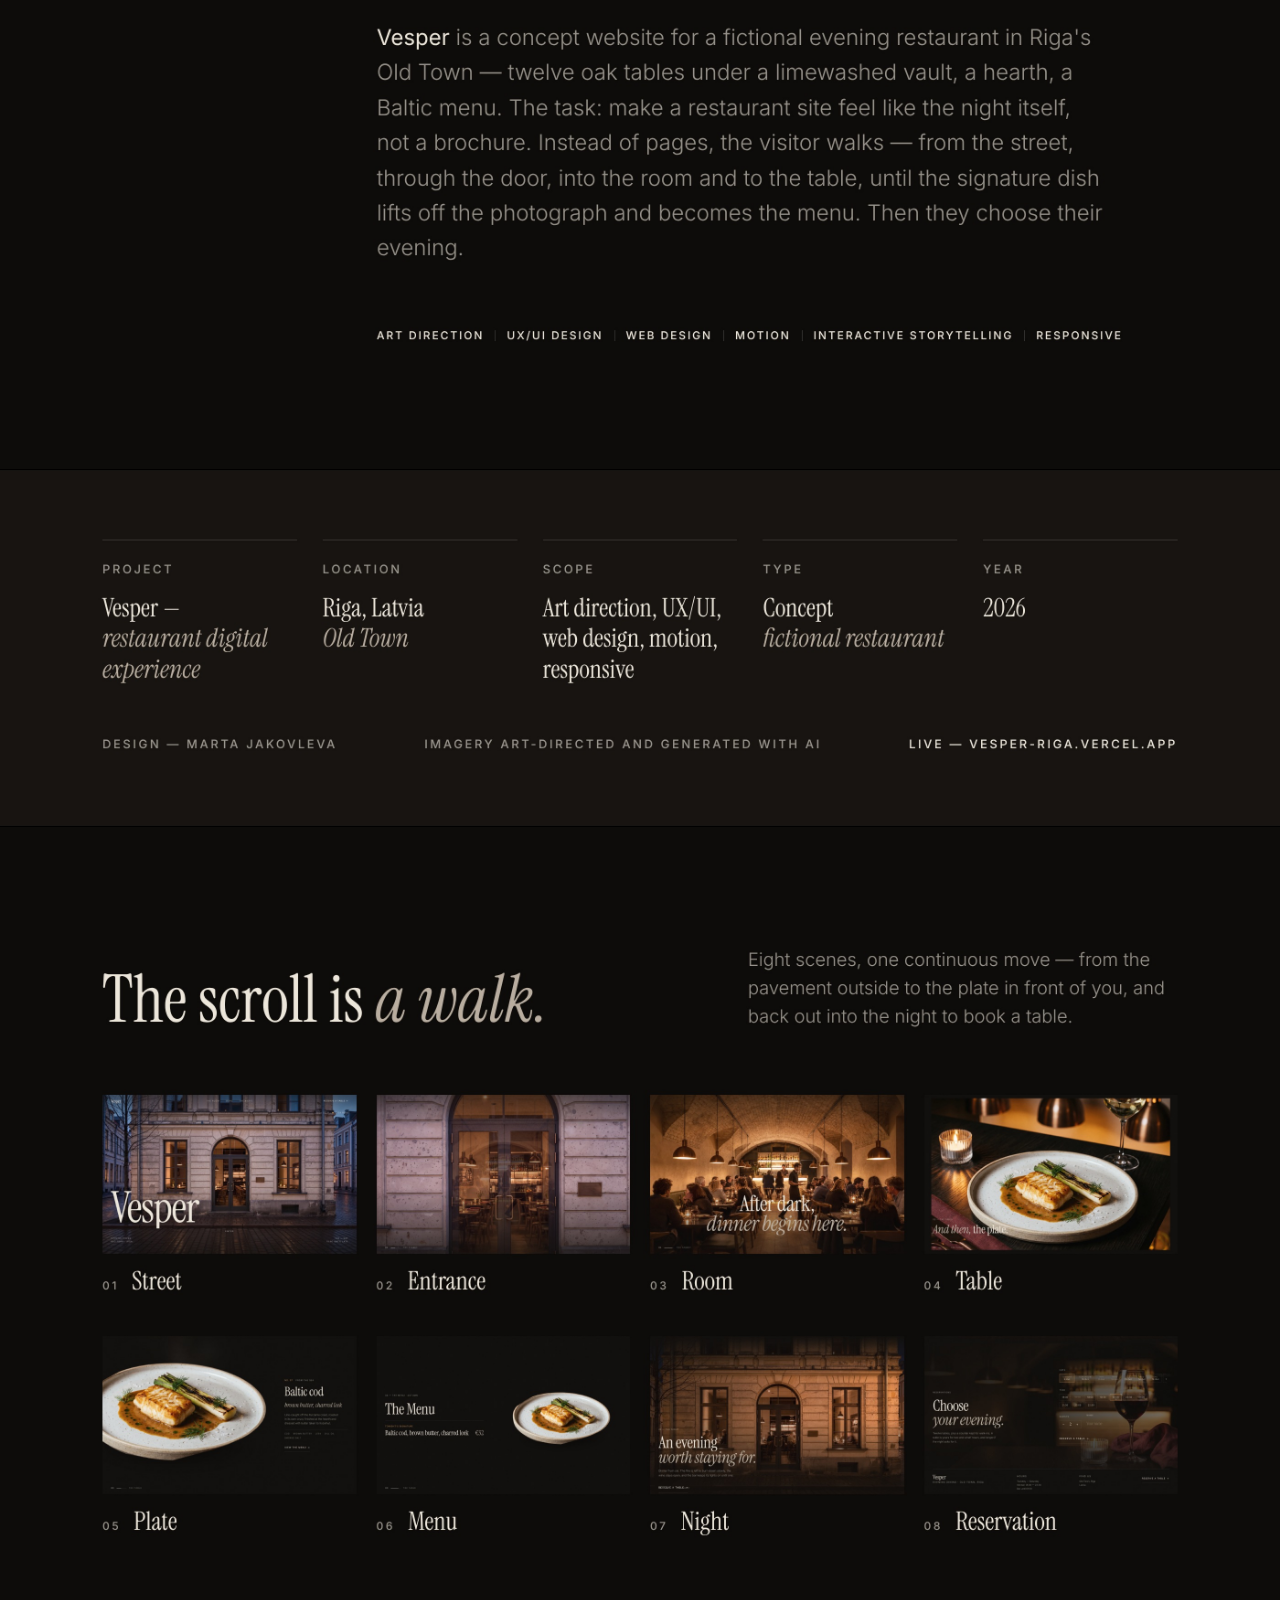
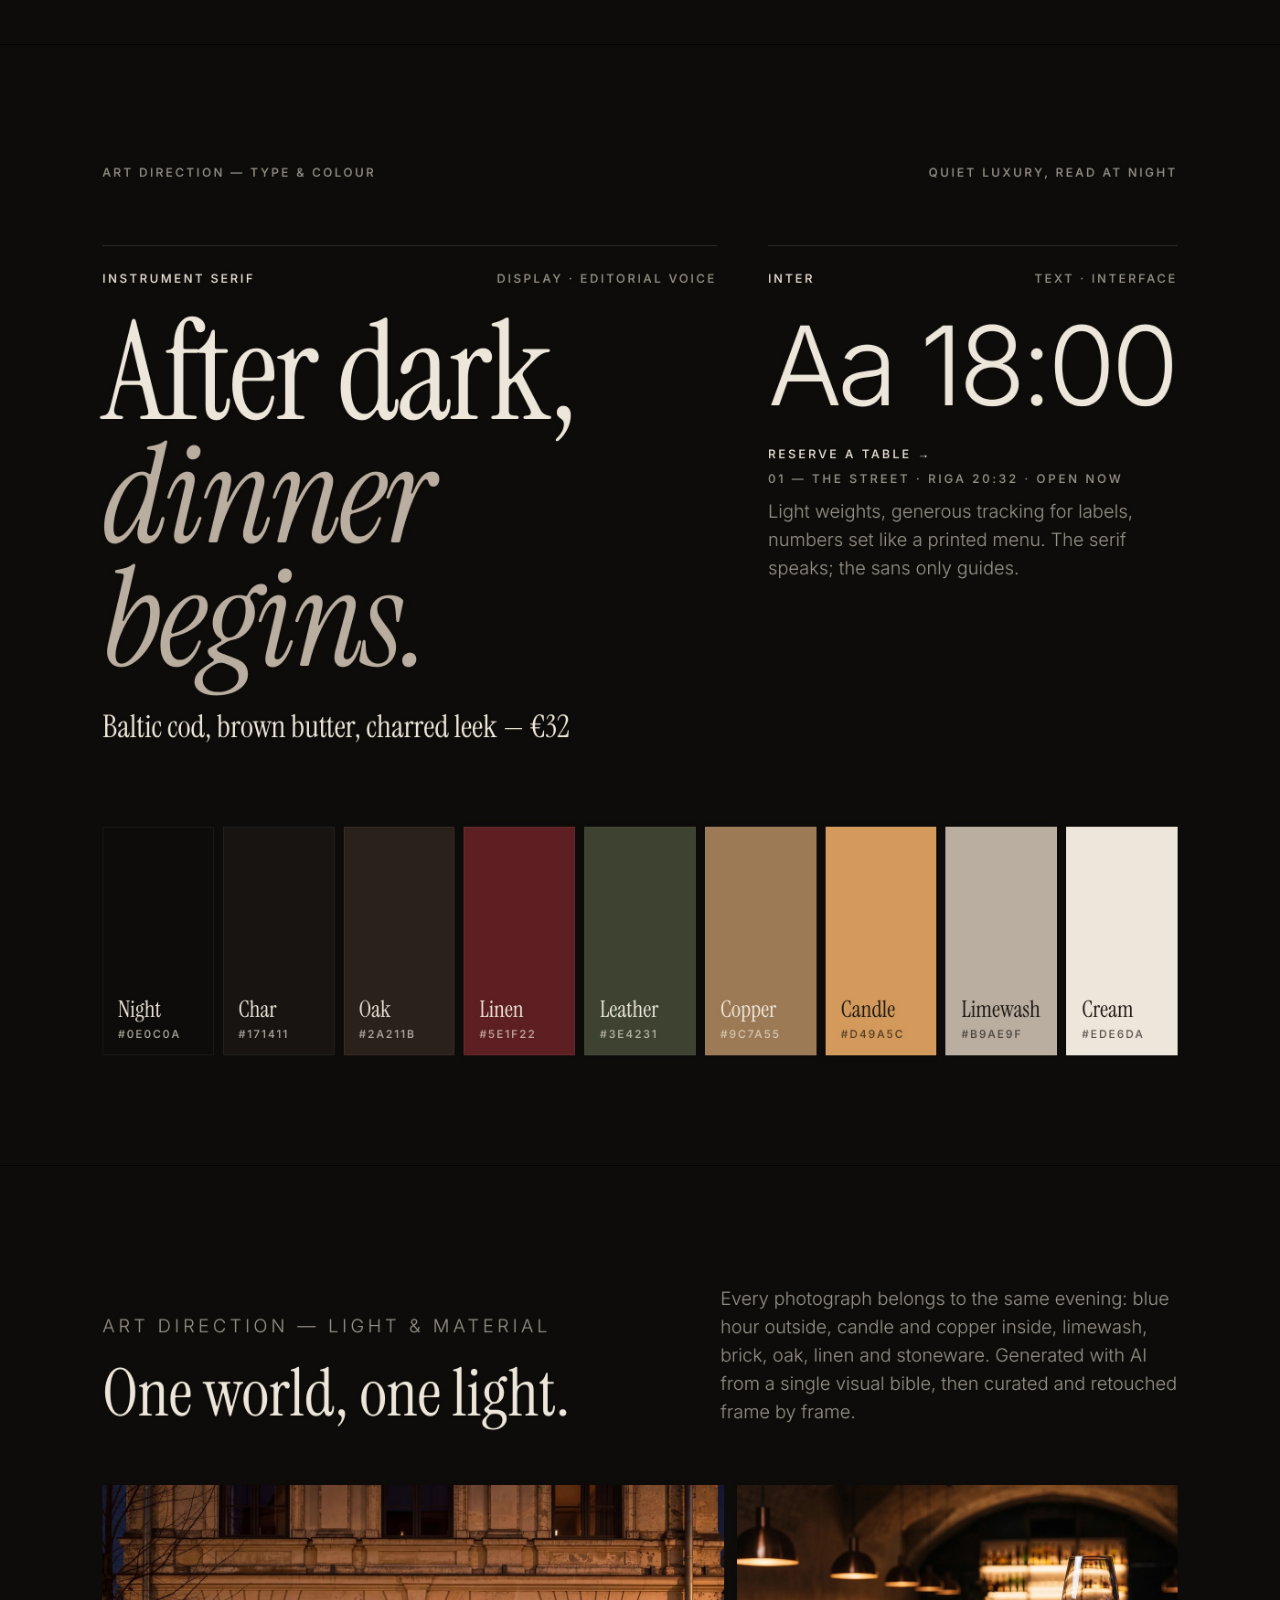
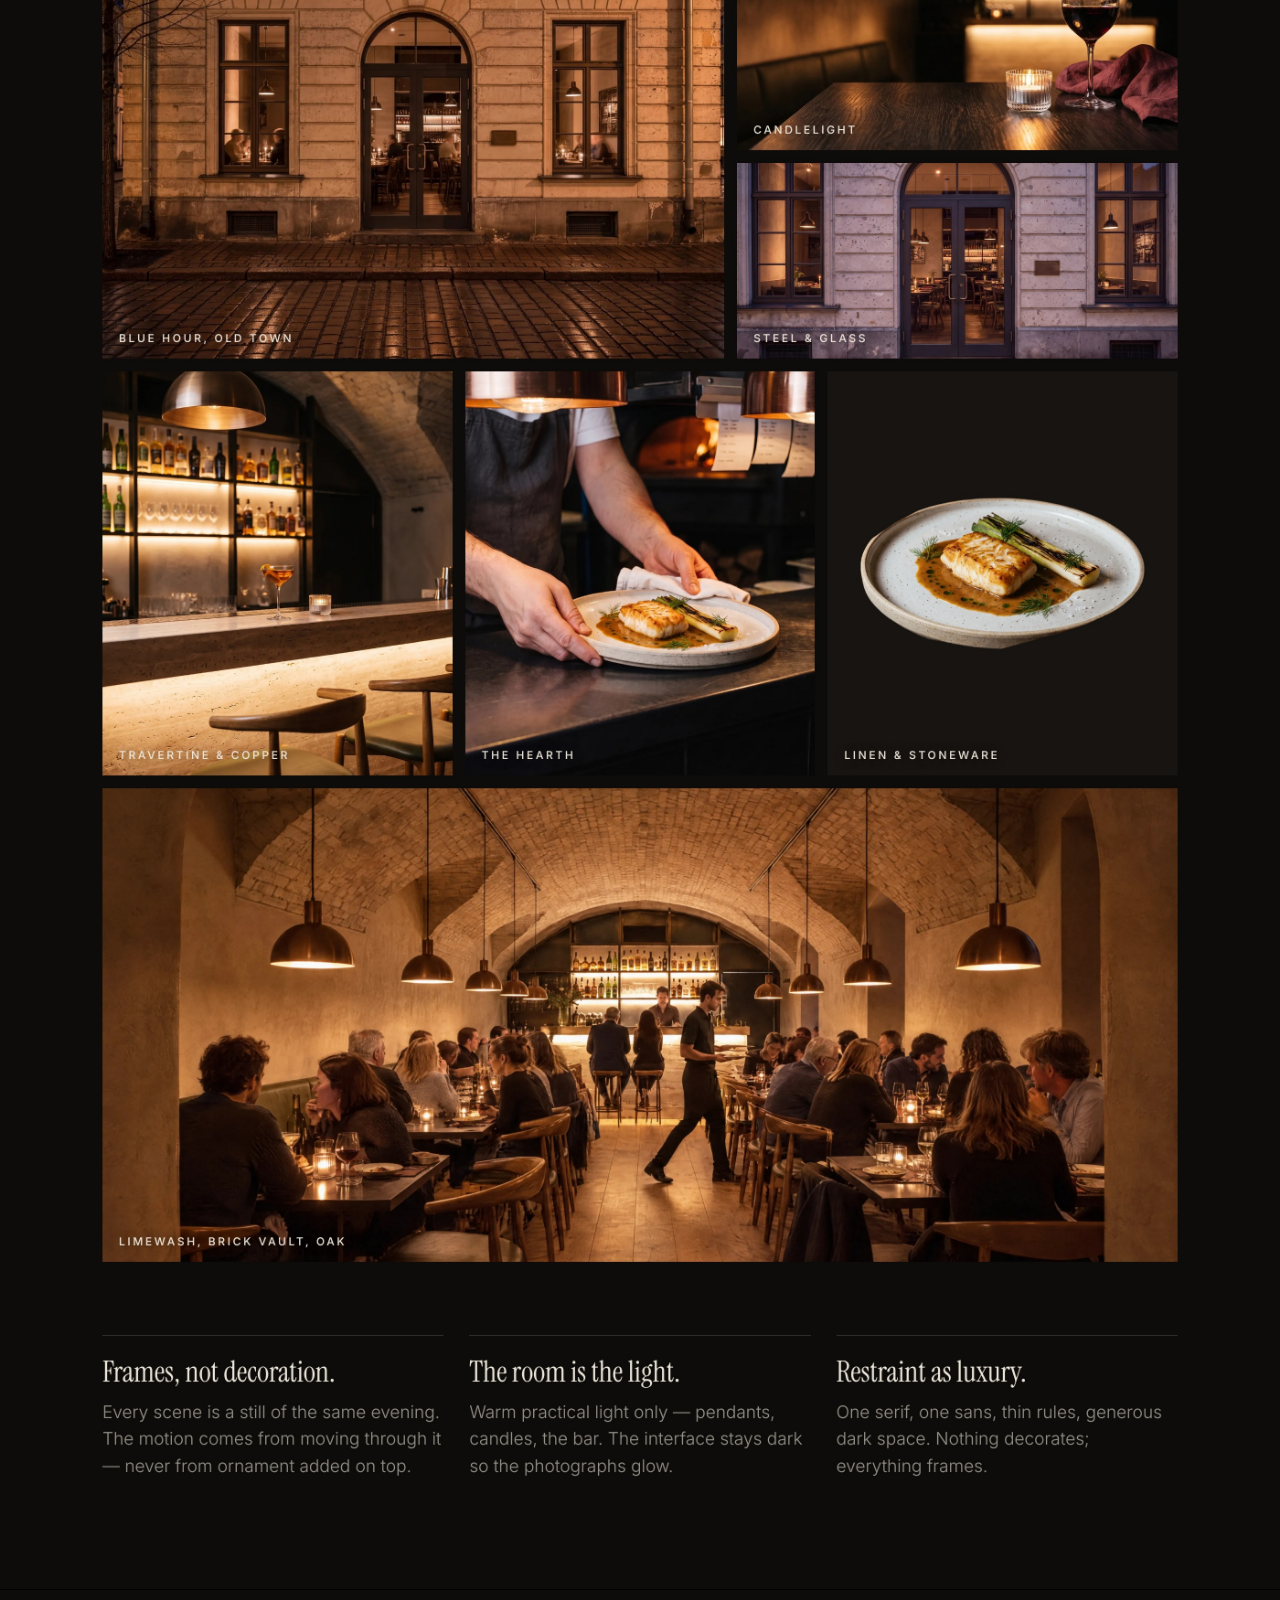
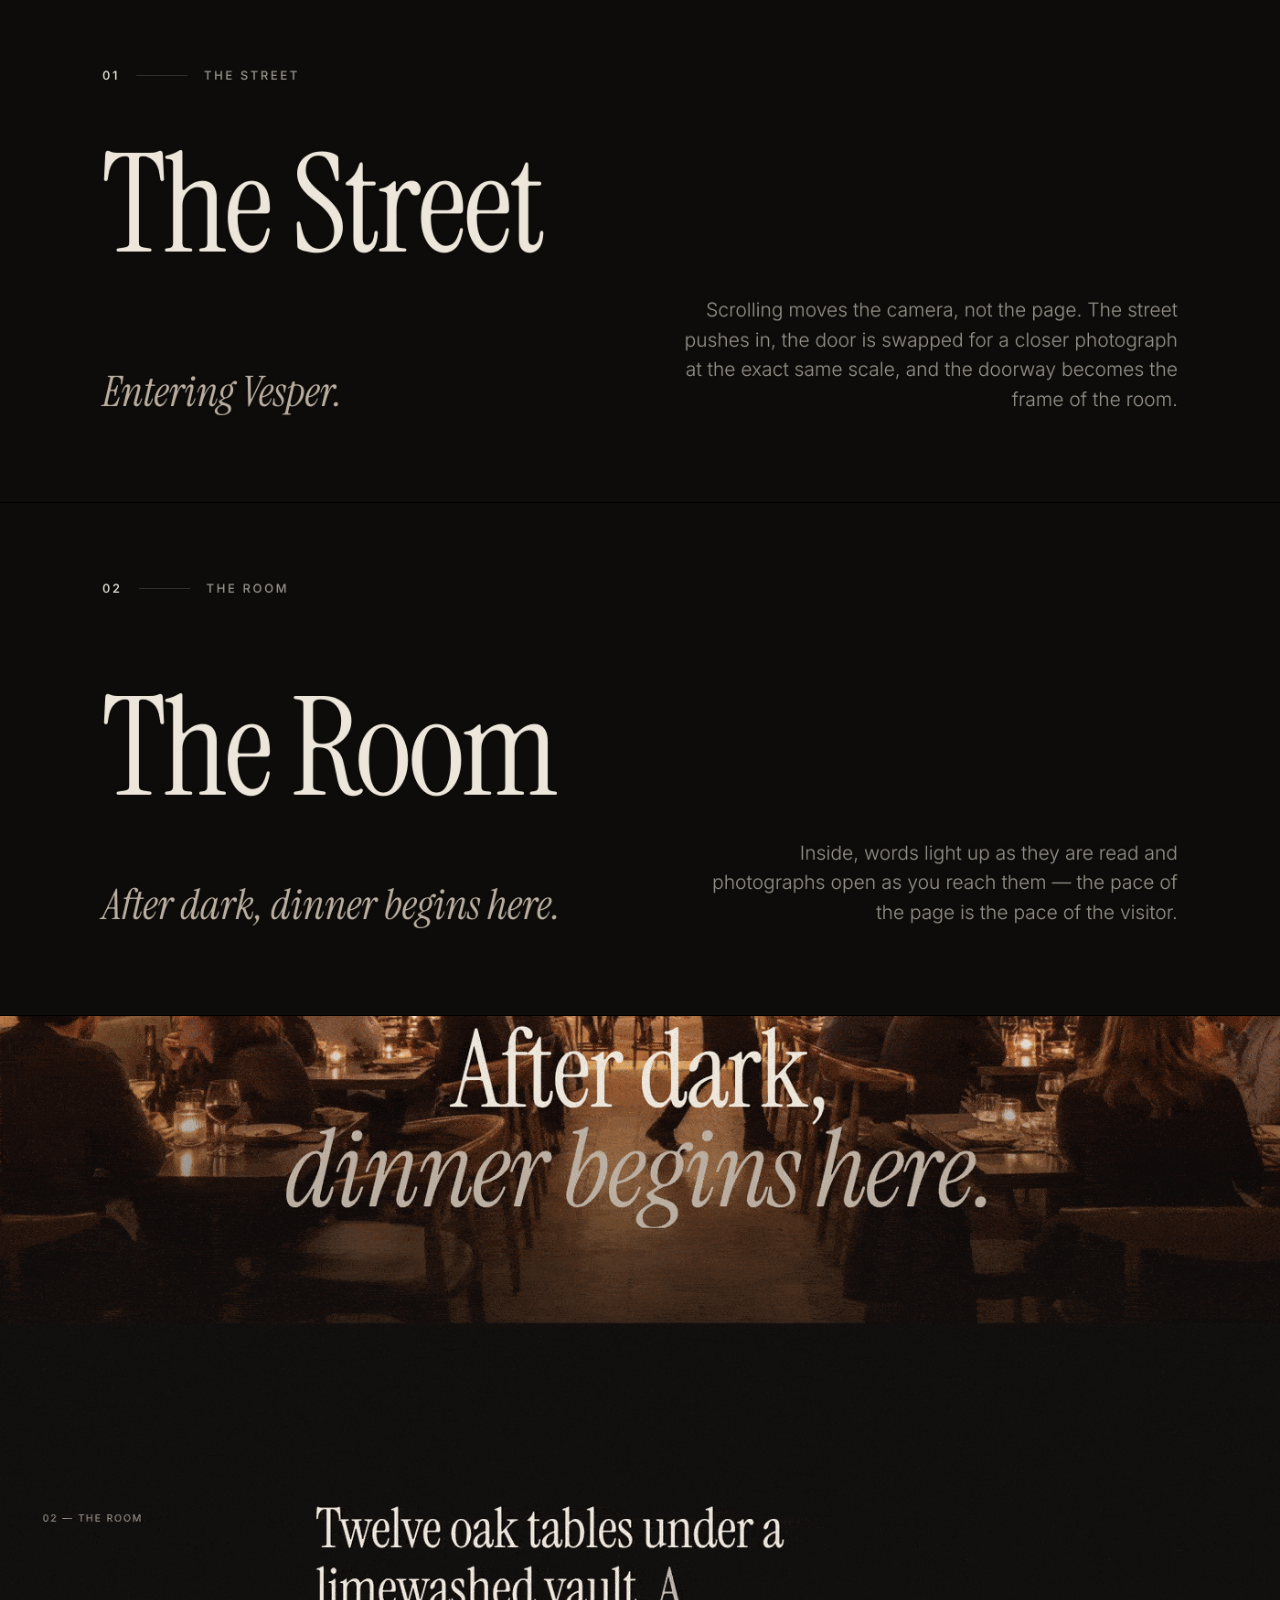
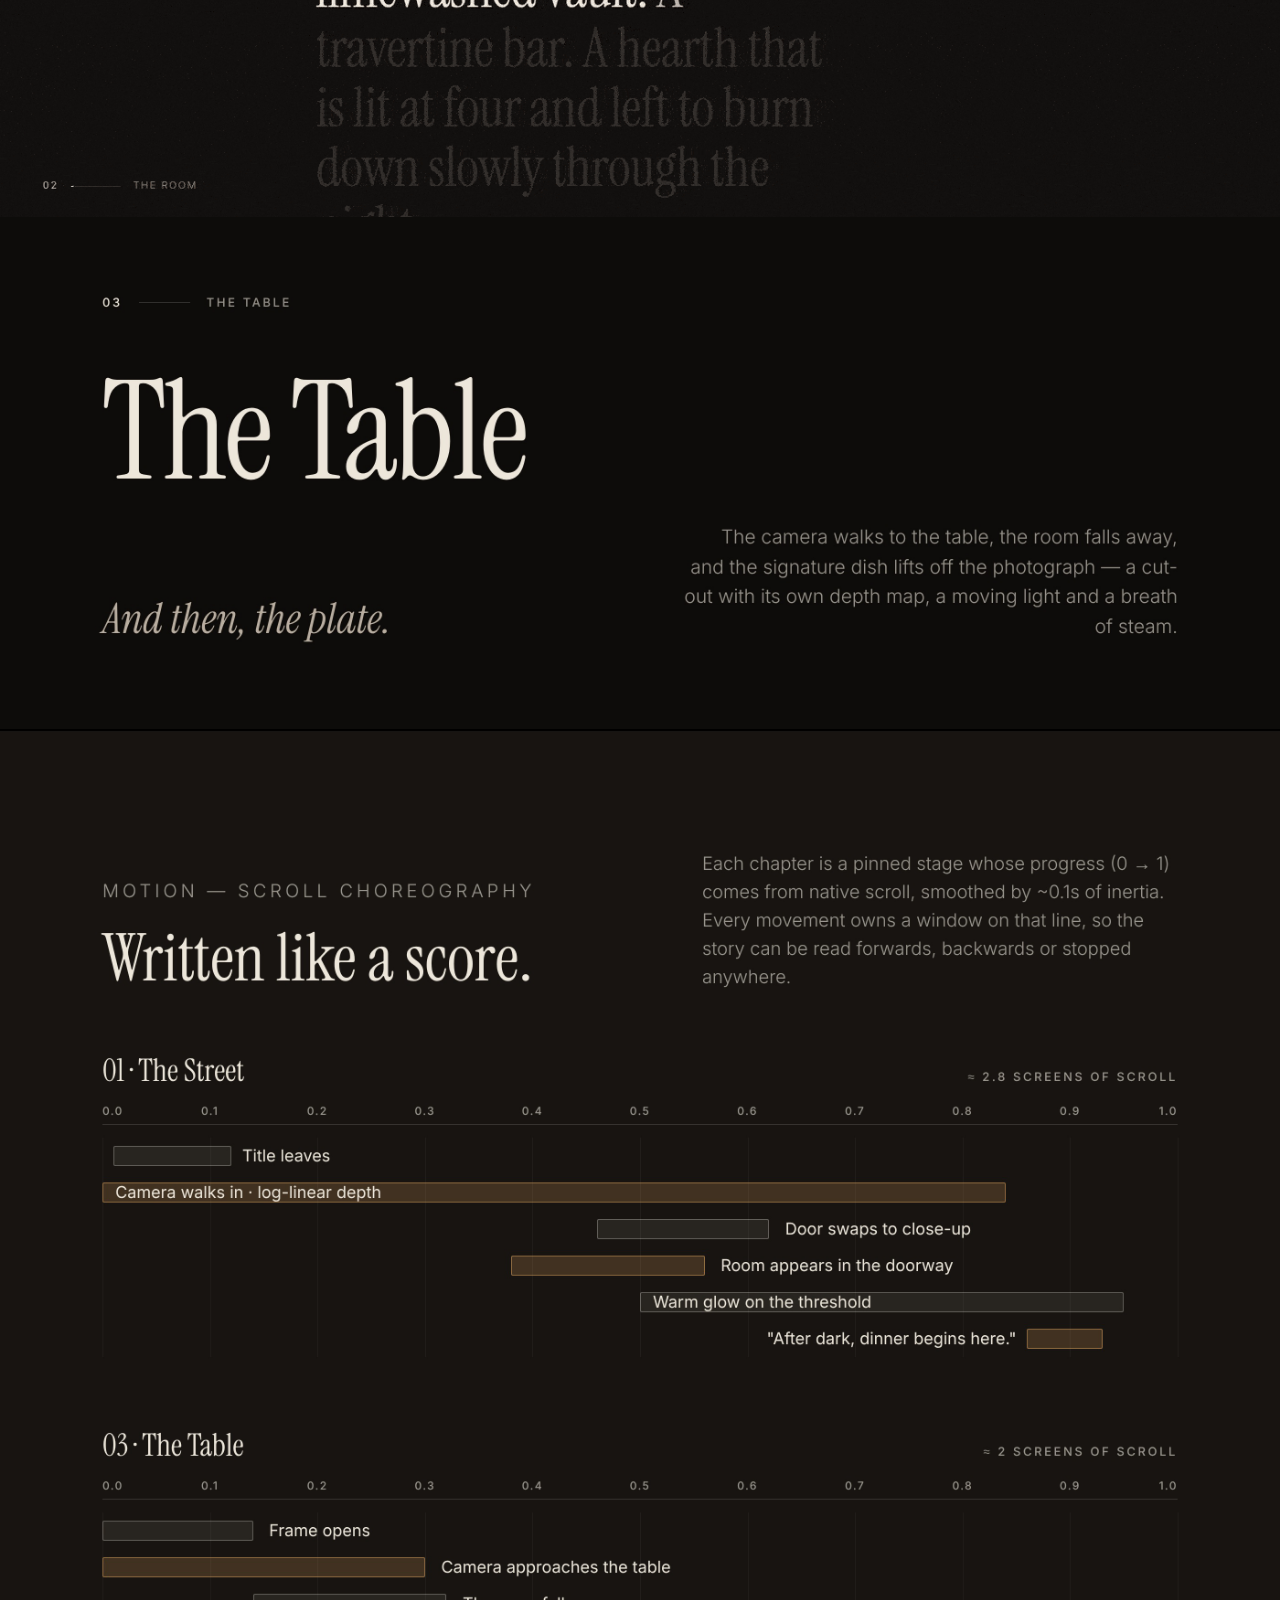
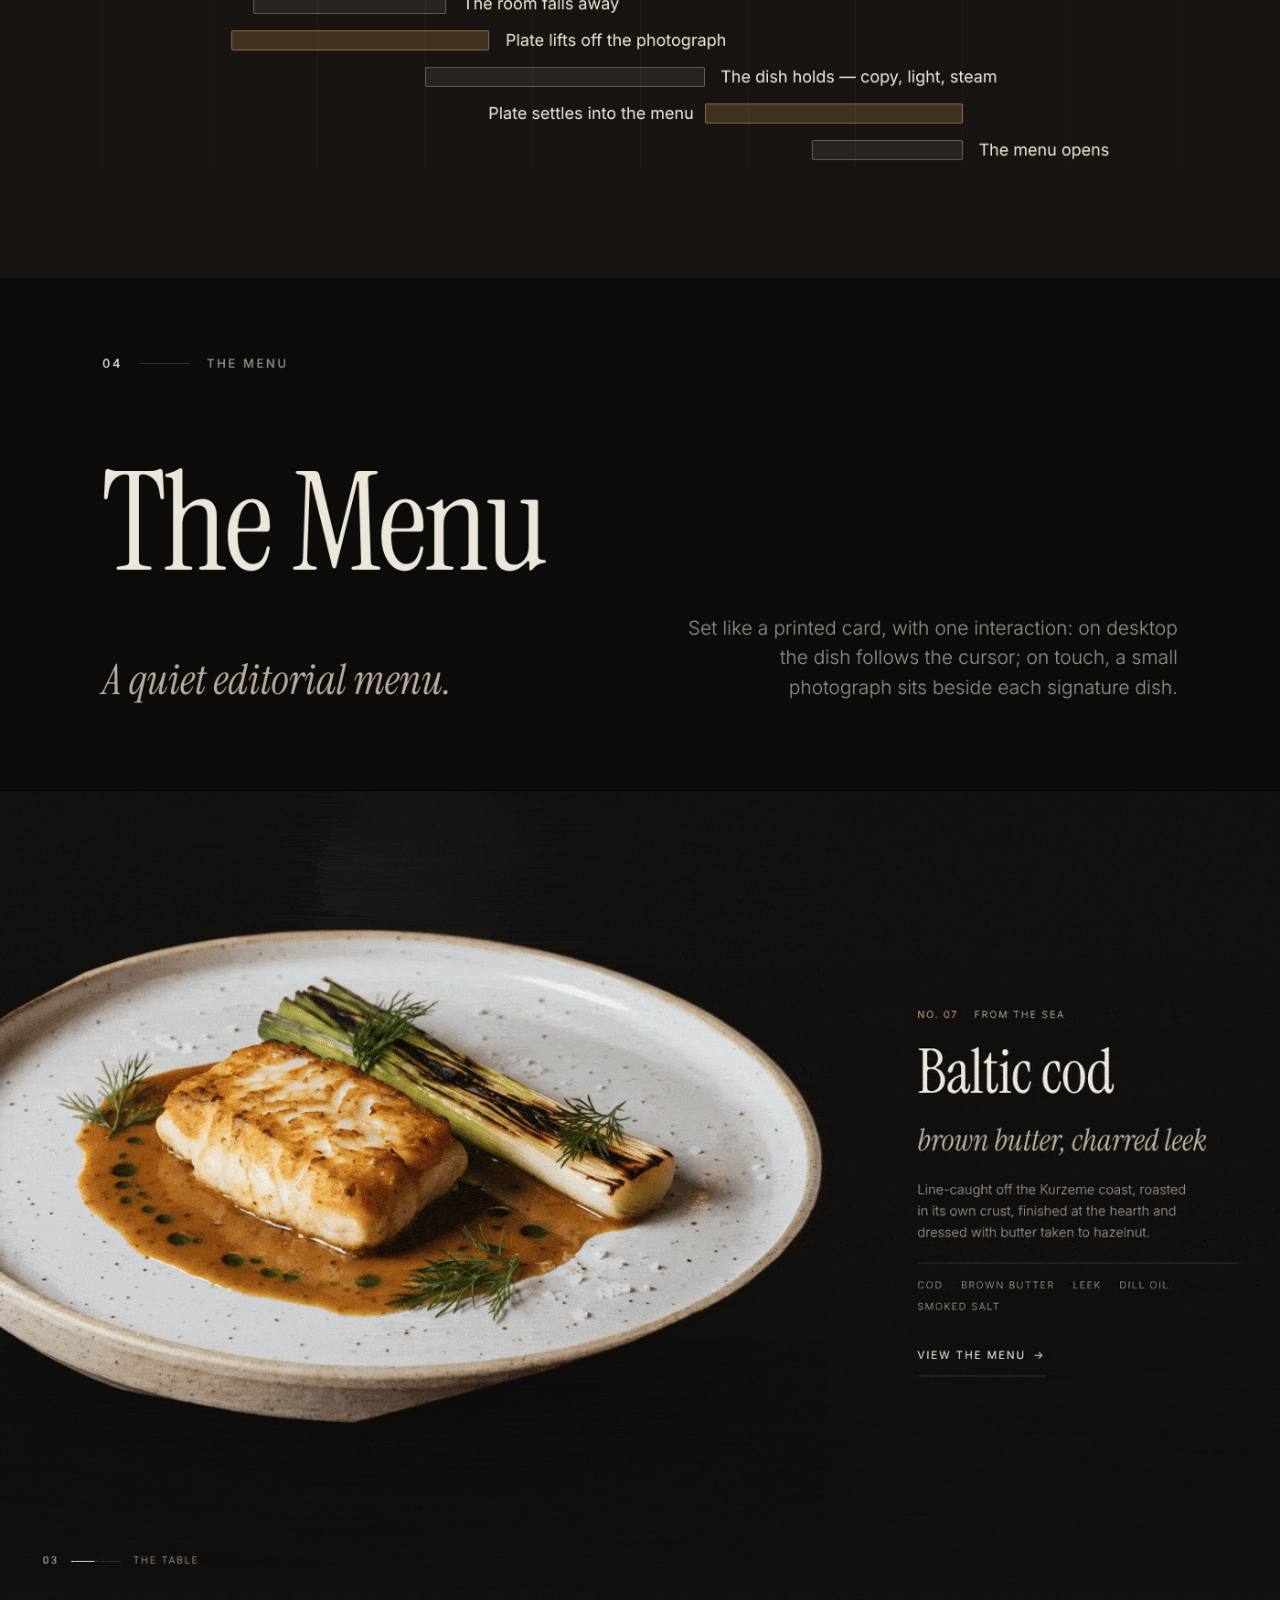
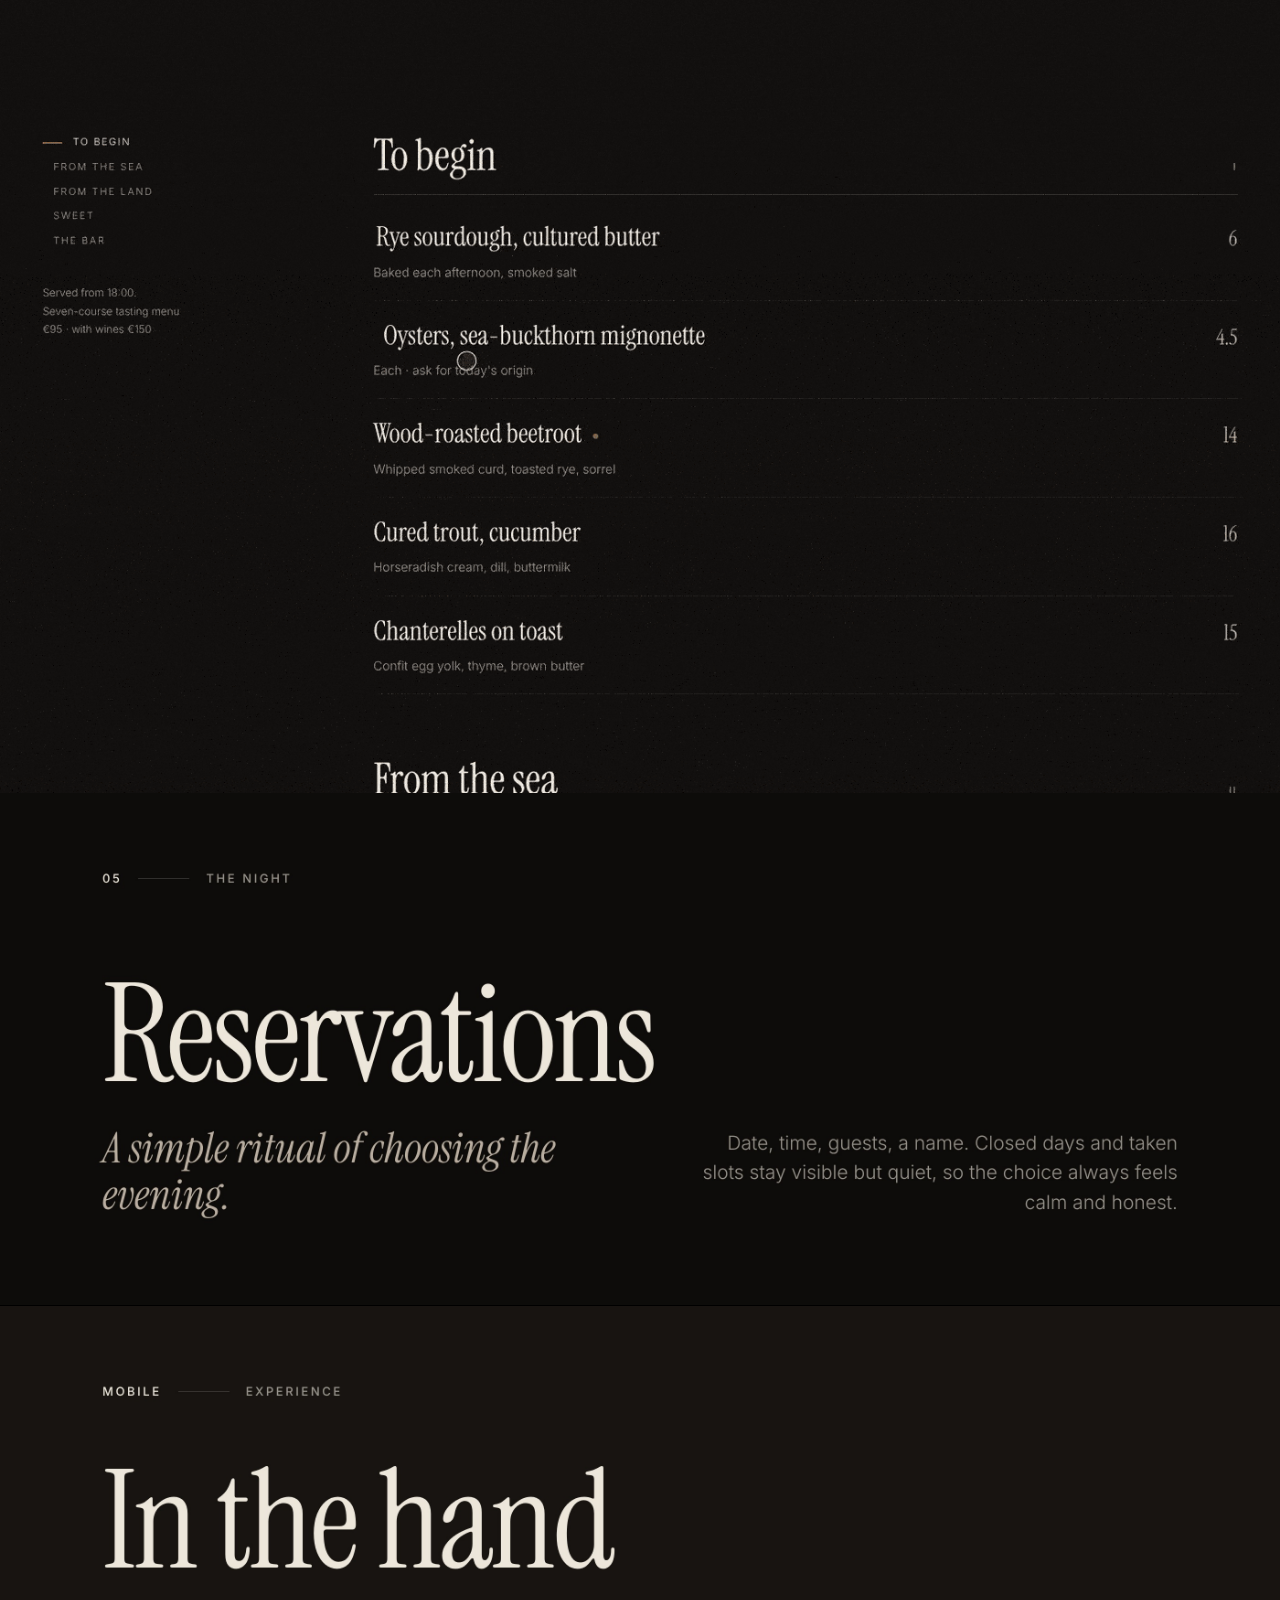
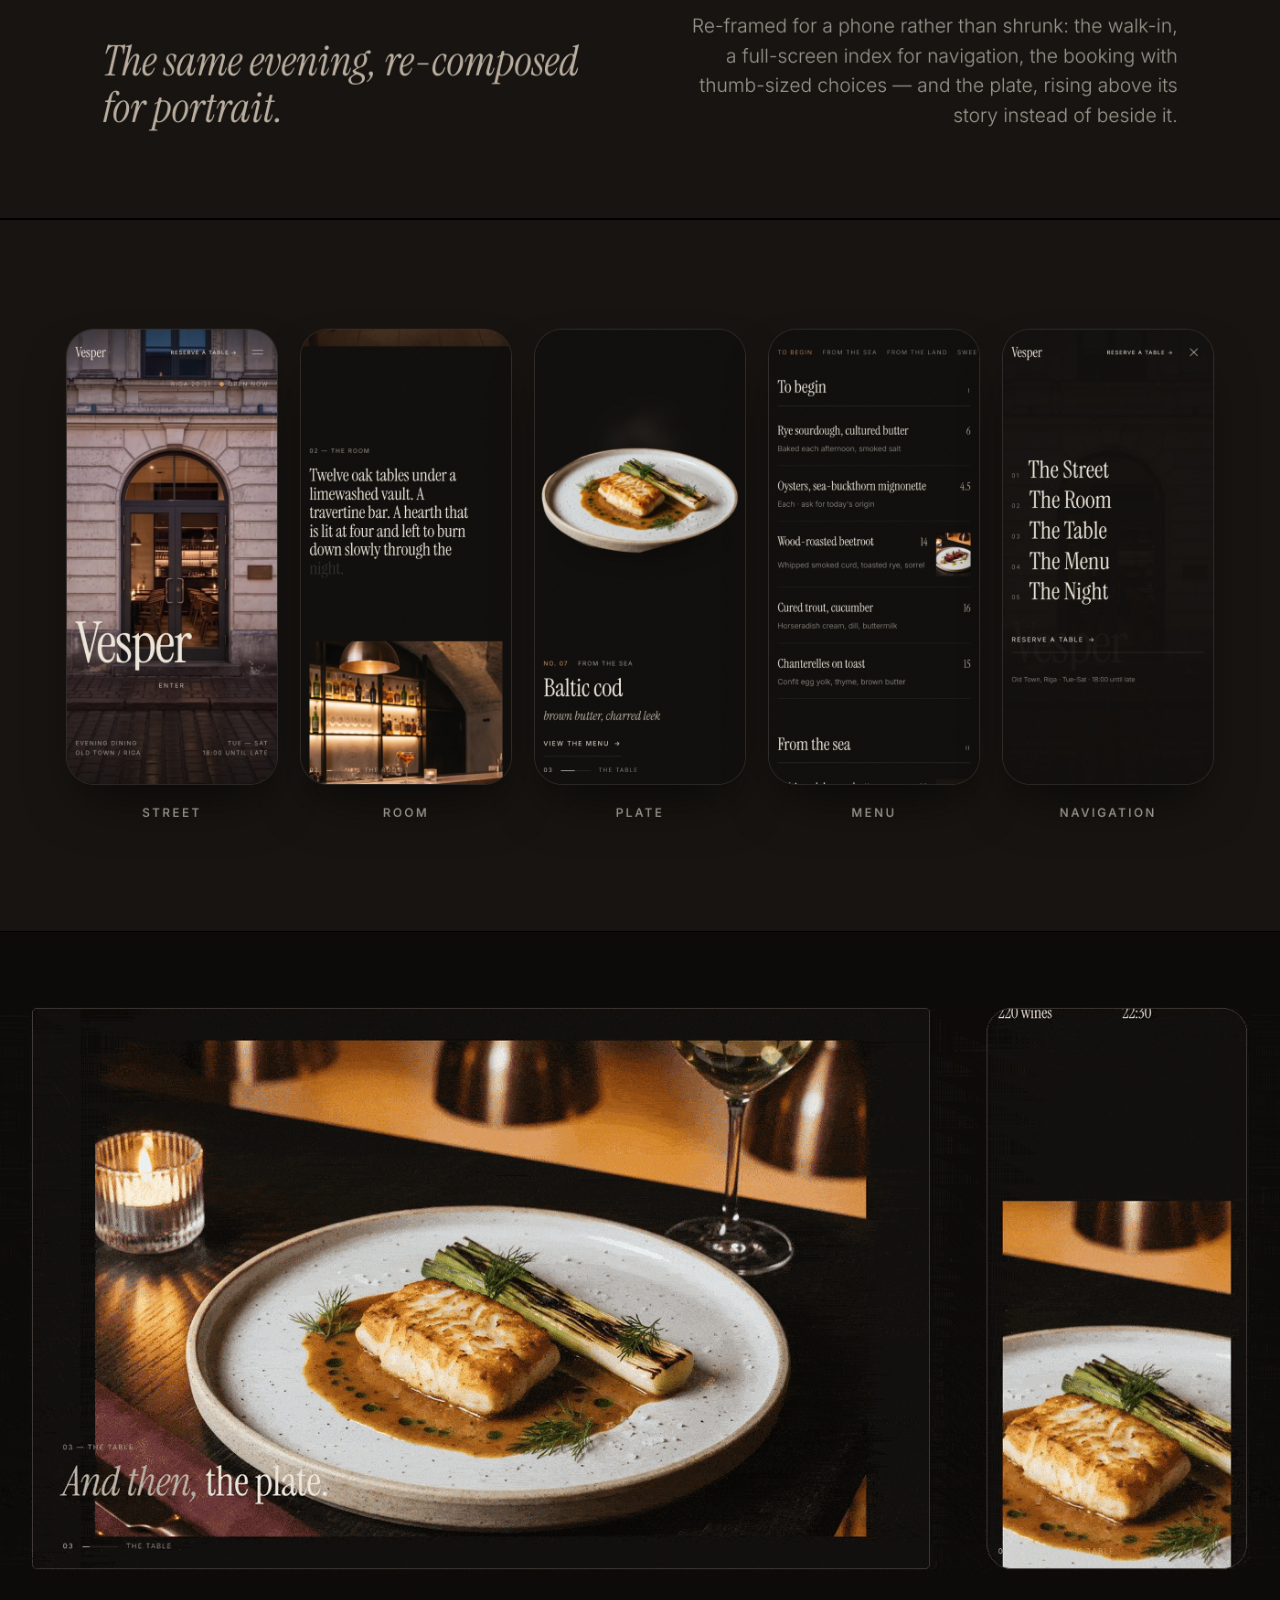
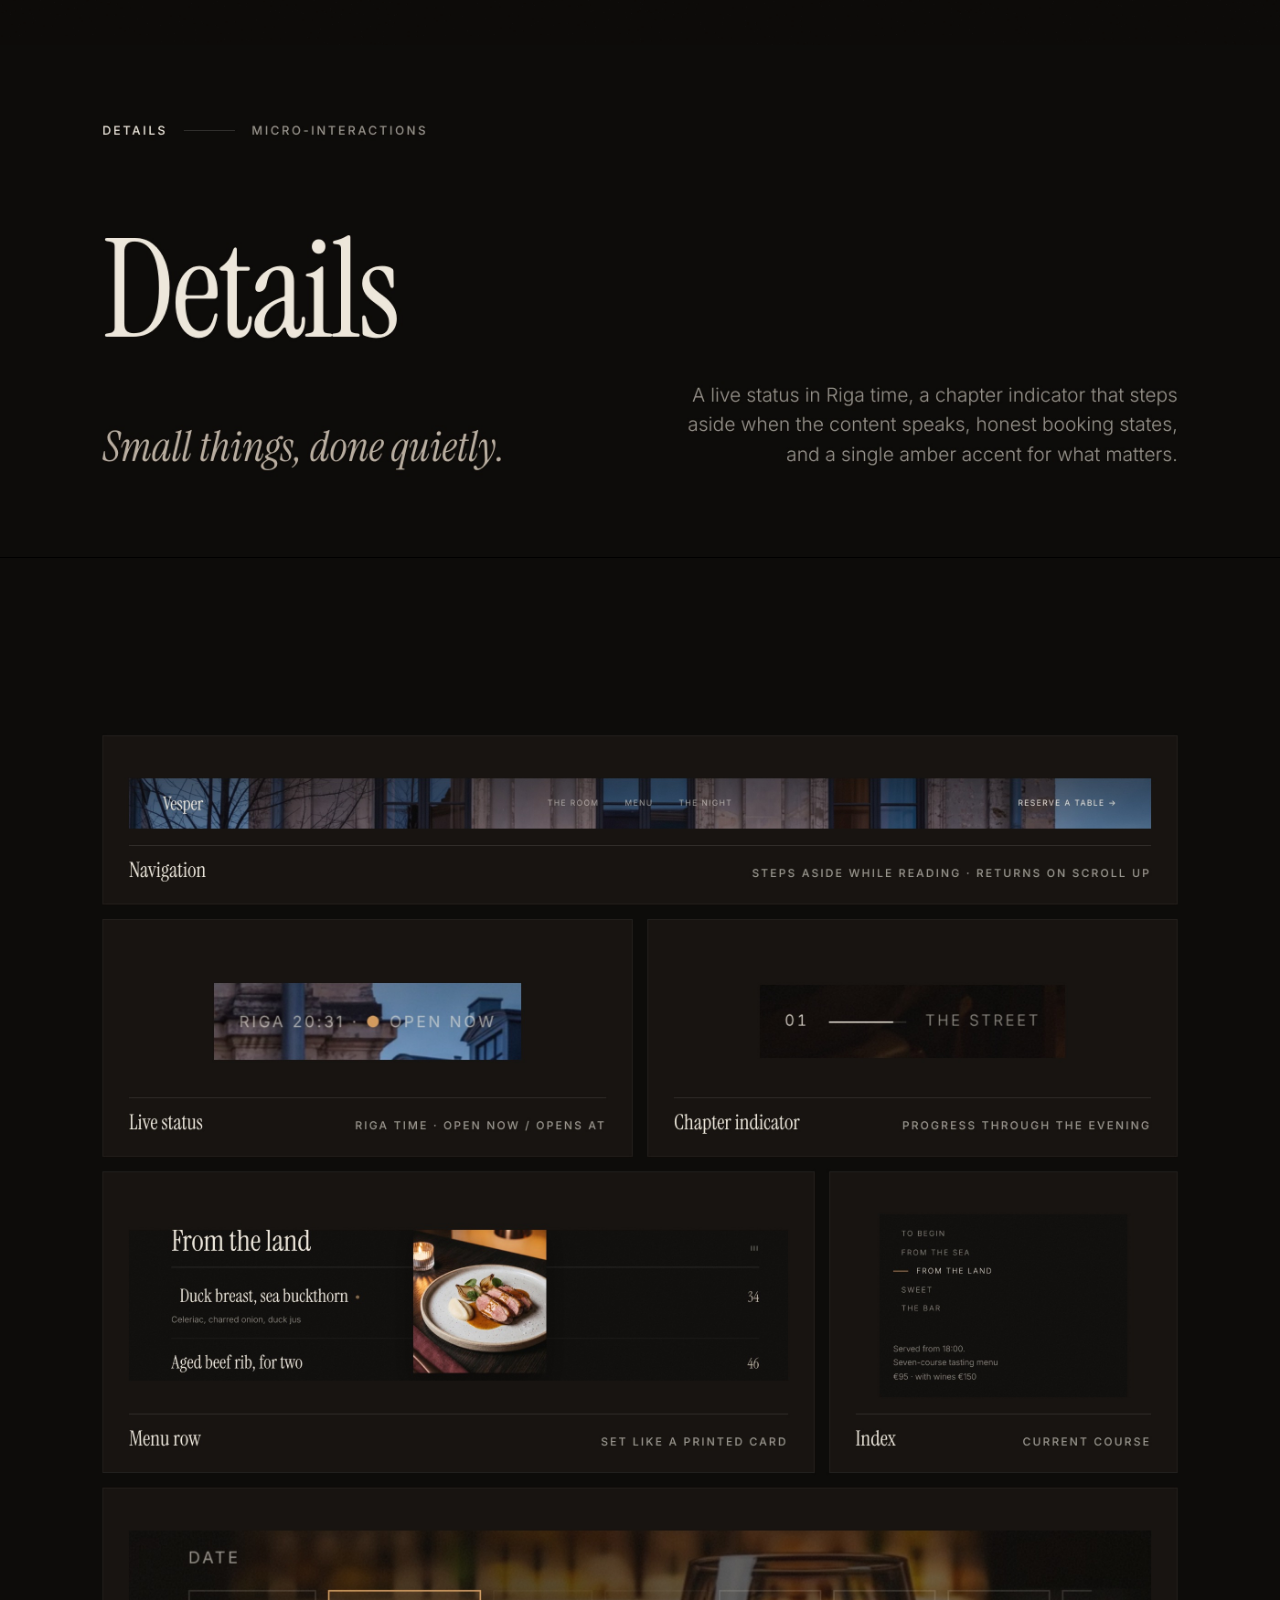
==== commit ee4d09d9: "Behance kit v2: audited, tightened to 28 modules, living cover" ====
--- a/kit/preview.html
+++ b/kit/preview.html
@@ -9,66 +9,55 @@
   *{box-sizing:border-box;margin:0;padding:0}
   body{background:#1b1b1b;color:var(--cream);font:300 15px/1.6 Inter,system-ui,sans-serif}
   header{max-width:1400px;margin:0 auto;padding:28px 16px 22px;display:flex;justify-content:space-between;align-items:center;gap:16px;flex-wrap:wrap}
-  header b{font:400 22px/1 Georgia,serif;letter-spacing:.01em}
+  header b{font:400 22px/1 Georgia,serif}
   header span{font-size:12px;letter-spacing:.14em;text-transform:uppercase;color:var(--dim)}
-  main{max-width:1400px;margin:0 auto;background:var(--bg)}
-  main img,main video{display:block;width:100%;height:auto}
-  .txt{padding:46px 8% 120px;text-align:center;font:400 19px/1.9 Georgia,serif}
-  .txt a{color:var(--cream);text-decoration:none;border-bottom:1px solid rgba(237,230,218,.3);margin:0 14px}
-  .txt a span{color:var(--amber)}
   .cover{max-width:1400px;margin:0 auto 40px;padding:0 16px;display:flex;gap:20px;align-items:flex-end;flex-wrap:wrap}
   .cover img{width:404px;max-width:100%;border-radius:4px}
   .cover p{color:var(--dim);font-size:13px;max-width:520px}
-  .note{max-width:1400px;margin:0 auto;padding:10px 16px 40px;color:var(--dim);font-size:12px}
+  main{max-width:1400px;margin:0 auto;background:var(--bg)}
+  main img{display:block;width:100%;height:auto}
+  .txt{padding:40px 8% 110px;text-align:center;font:400 20px/2 Georgia,serif}
+  .txt a{color:var(--cream);text-decoration:none;border-bottom:1px solid rgba(237,230,218,.3);margin:0 14px;white-space:nowrap}
+  .txt a span{color:var(--amber)}
 </style>
 </head>
 <body>
-<header><b>Vesper — An Evening in Riga</b><span>Behance case preview · modules in upload order</span></header>
-<div class="cover"><img src="00_cover.jpg" alt="Cover"><p>Project cover (808×632 @2×). The page below is exactly the module order for Behance, on the project background #0E0C0A with 0 px spacing between modules.</p></div>
+<header><b>Vesper — An Evening in Riga</b><span>Behance case preview · 28 modules + text, in upload order</span></header>
+<div class="cover"><img src="00_cover.jpg" alt="Cover"><p>Project cover (808×632 @2×). Below: the project exactly as it will read on Behance — background #0E0C0A, 0 px between modules.</p></div>
 <main>
   <img src="01_title.jpg" alt="">
   <img src="02_intro.jpg" alt="">
   <img src="03_info.jpg" alt="">
   <img src="04_journey.jpg" alt="">
-  <img src="05_ad_type.jpg" alt="">
-  <img src="06_ad_photo.jpg" alt="">
+  <img src="05_art_type.jpg" alt="">
+  <img src="06_art_photo.jpg" alt="">
   <img src="07_card_street.jpg" alt="">
   <img src="08_street.gif" alt="">
-  <img src="09_street_frames.jpg" alt="">
-  <img src="10_card_room.jpg" alt="">
-  <img src="11_room.gif" alt="">
-  <img src="12_room_words.gif" alt="">
-  <img src="13_room_still.jpg" alt="">
-  <img src="14_card_table.jpg" alt="">
-  <img src="15_plate.gif" alt="">
-  <img src="16_plate_light.gif" alt="">
-  <img src="17_table_frames.jpg" alt="">
-  <img src="18_dish_hero.jpg" alt="">
-  <img src="19_card_motion.jpg" alt="">
-  <video src="20_full_evening.mp4" controls muted playsinline preload="metadata"></video>
-  <img src="21_choreography.jpg" alt="">
-  <img src="23_card_menu.jpg" alt="">
-  <img src="24_plate_to_menu.gif" alt="">
-  <img src="25_menu.gif" alt="">
-  <img src="26_card_reserve.jpg" alt="">
-  <img src="27_reservation.gif" alt="">
-  <img src="28_card_mobile.jpg" alt="">
-  <img src="29_mobile_screens.jpg" alt="">
-  <img src="30_mobile_trio.gif" alt="">
-  <img src="31_mobile_duo.gif" alt="">
-  <img src="32_card_responsive.jpg" alt="">
-  <img src="33_desktop_mobile.gif" alt="">
-  <img src="34_card_details.jpg" alt="">
-  <img src="35_details.jpg" alt="">
-  <img src="36_final.jpg" alt="">
-  <img src="37_final_trio.jpg" alt="">
-  <img src="38_cta.jpg" alt="">
+  <img src="09_card_room.jpg" alt="">
+  <img src="10_room.gif" alt="">
+  <img src="11_room_words.gif" alt="">
+  <img src="12_card_table.jpg" alt="">
+  <img src="13_plate.gif" alt="">
+  <img src="14_plate_light.gif" alt="">
+  <img src="15_choreography.jpg" alt="">
+  <img src="16_card_menu.jpg" alt="">
+  <img src="17_plate_to_menu.gif" alt="">
+  <img src="18_menu.gif" alt="">
+  <img src="19_card_reserve.jpg" alt="">
+  <img src="20_reservation.gif" alt="">
+  <img src="21_card_mobile.jpg" alt="">
+  <img src="22_mobile_screens.jpg" alt="">
+  <img src="23_mobile_trio.gif" alt="">
+  <img src="24_desktop_mobile.gif" alt="">
+  <img src="25_card_details.jpg" alt="">
+  <img src="26_details.jpg" alt="">
+  <img src="27_final.jpg" alt="">
+  <img src="28_cta.jpg" alt="">
   <div class="txt">
     <a href="mailto:laisaa.marta@gmail.com">Email <span>↗</span></a>
     <a href="https://wa.me/37128203044">WhatsApp <span>↗</span></a>
     <a href="https://vesper-riga.vercel.app">Live website <span>↗</span></a>
   </div>
 </main>
-<p class="note">Text module (last): the three links above, centred, serif, cream on dark.</p>
 </body>
 </html>
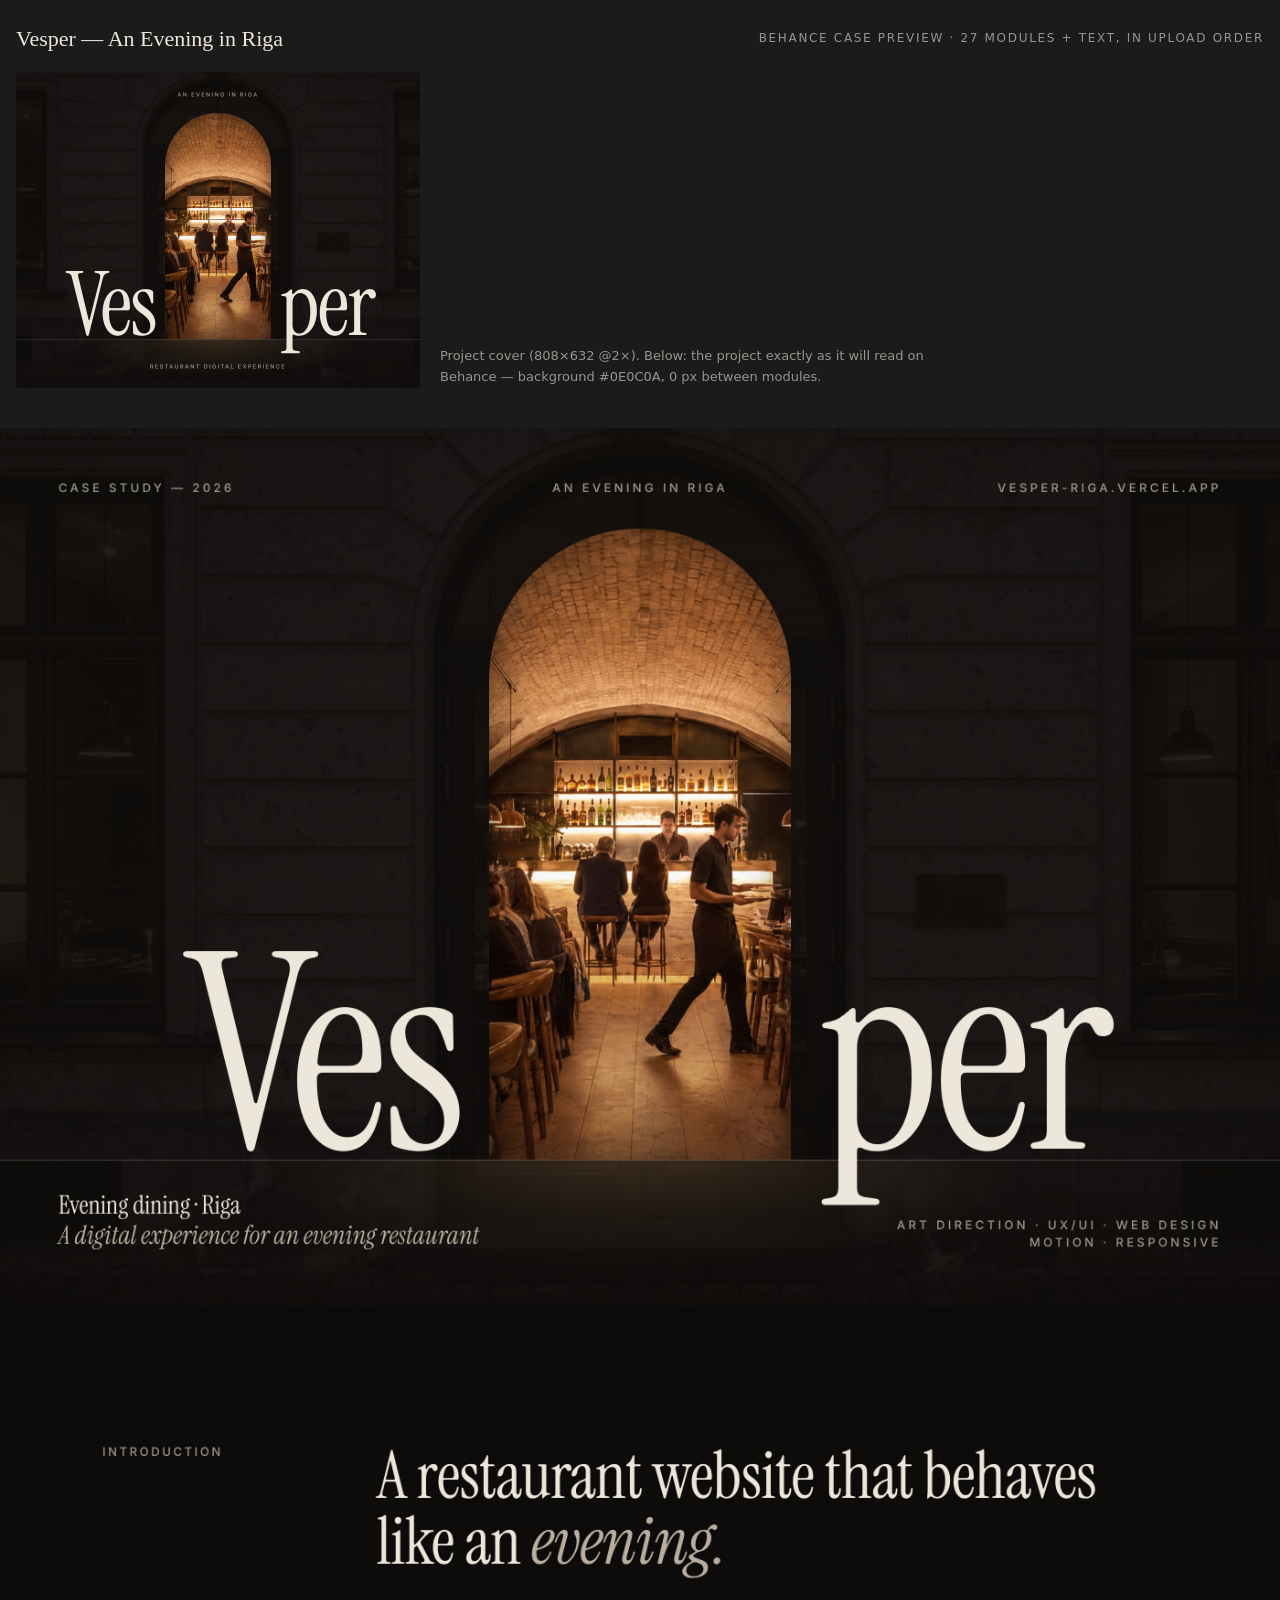
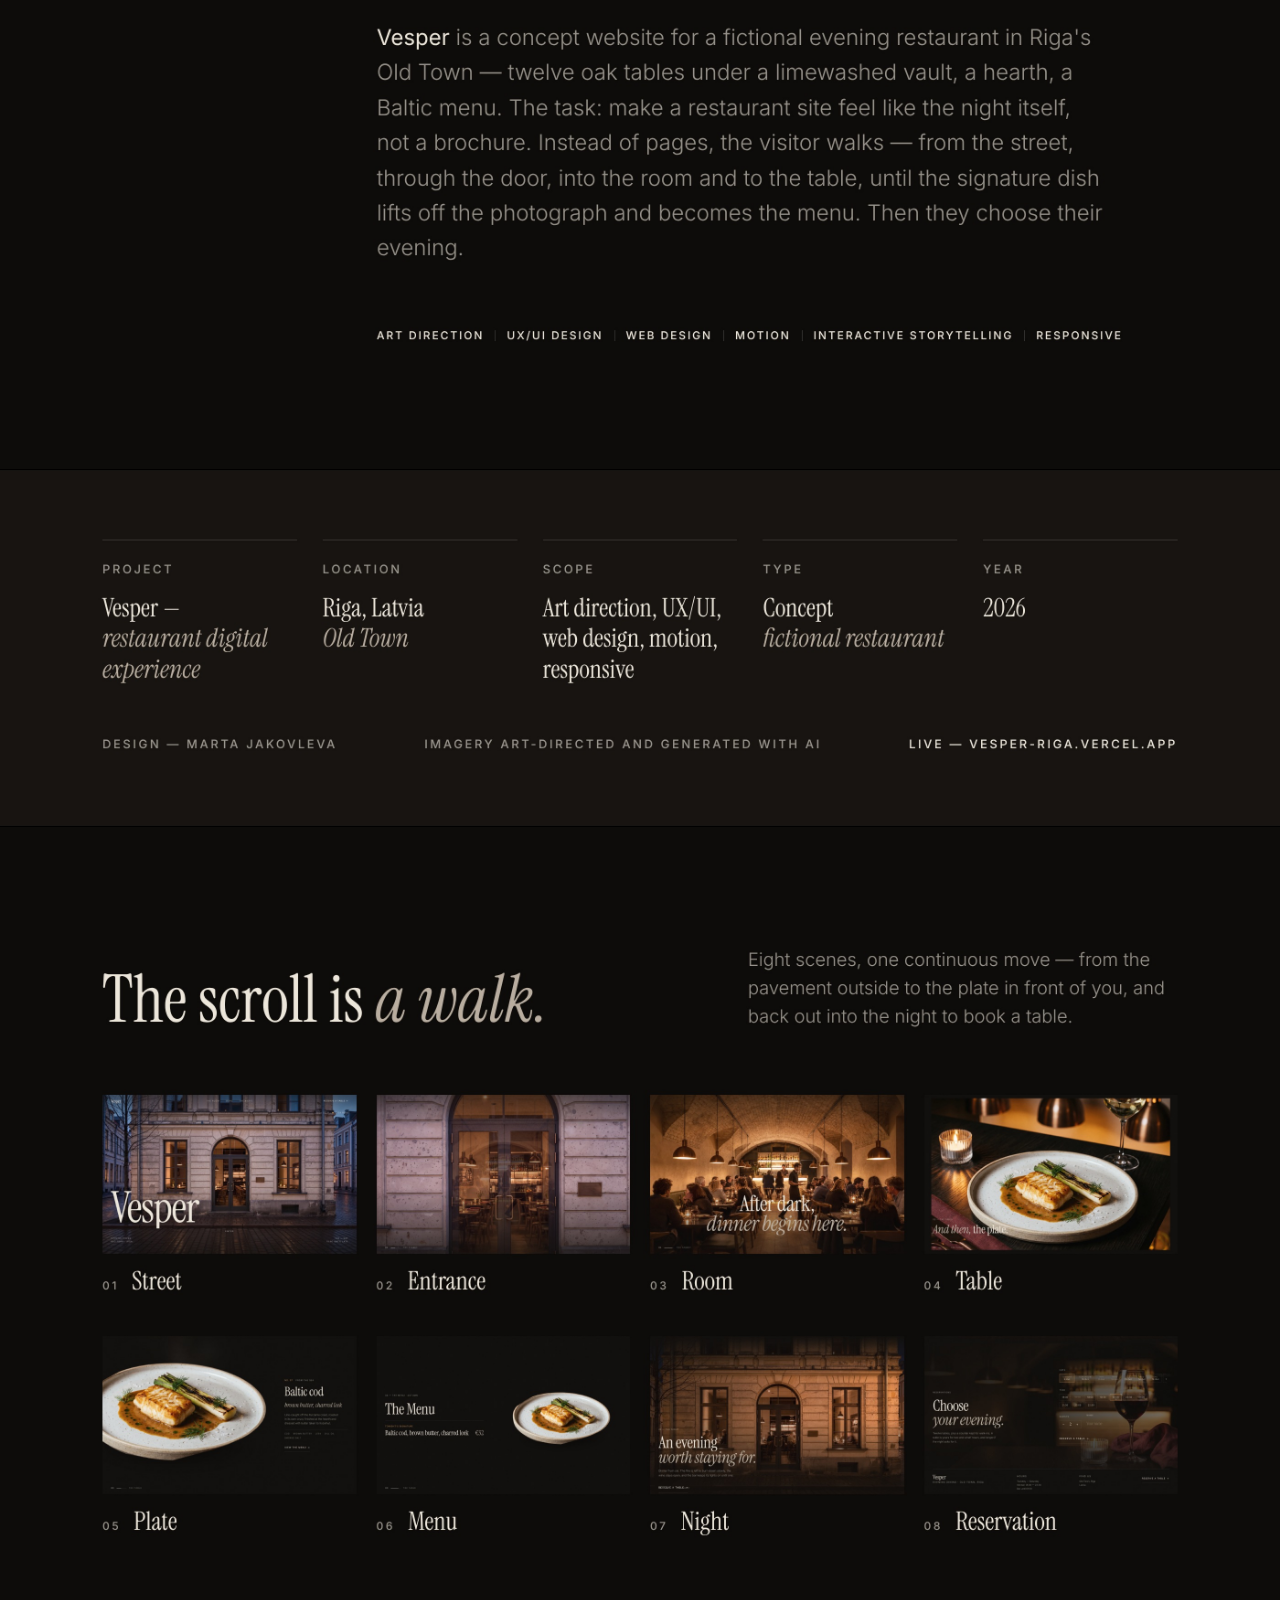
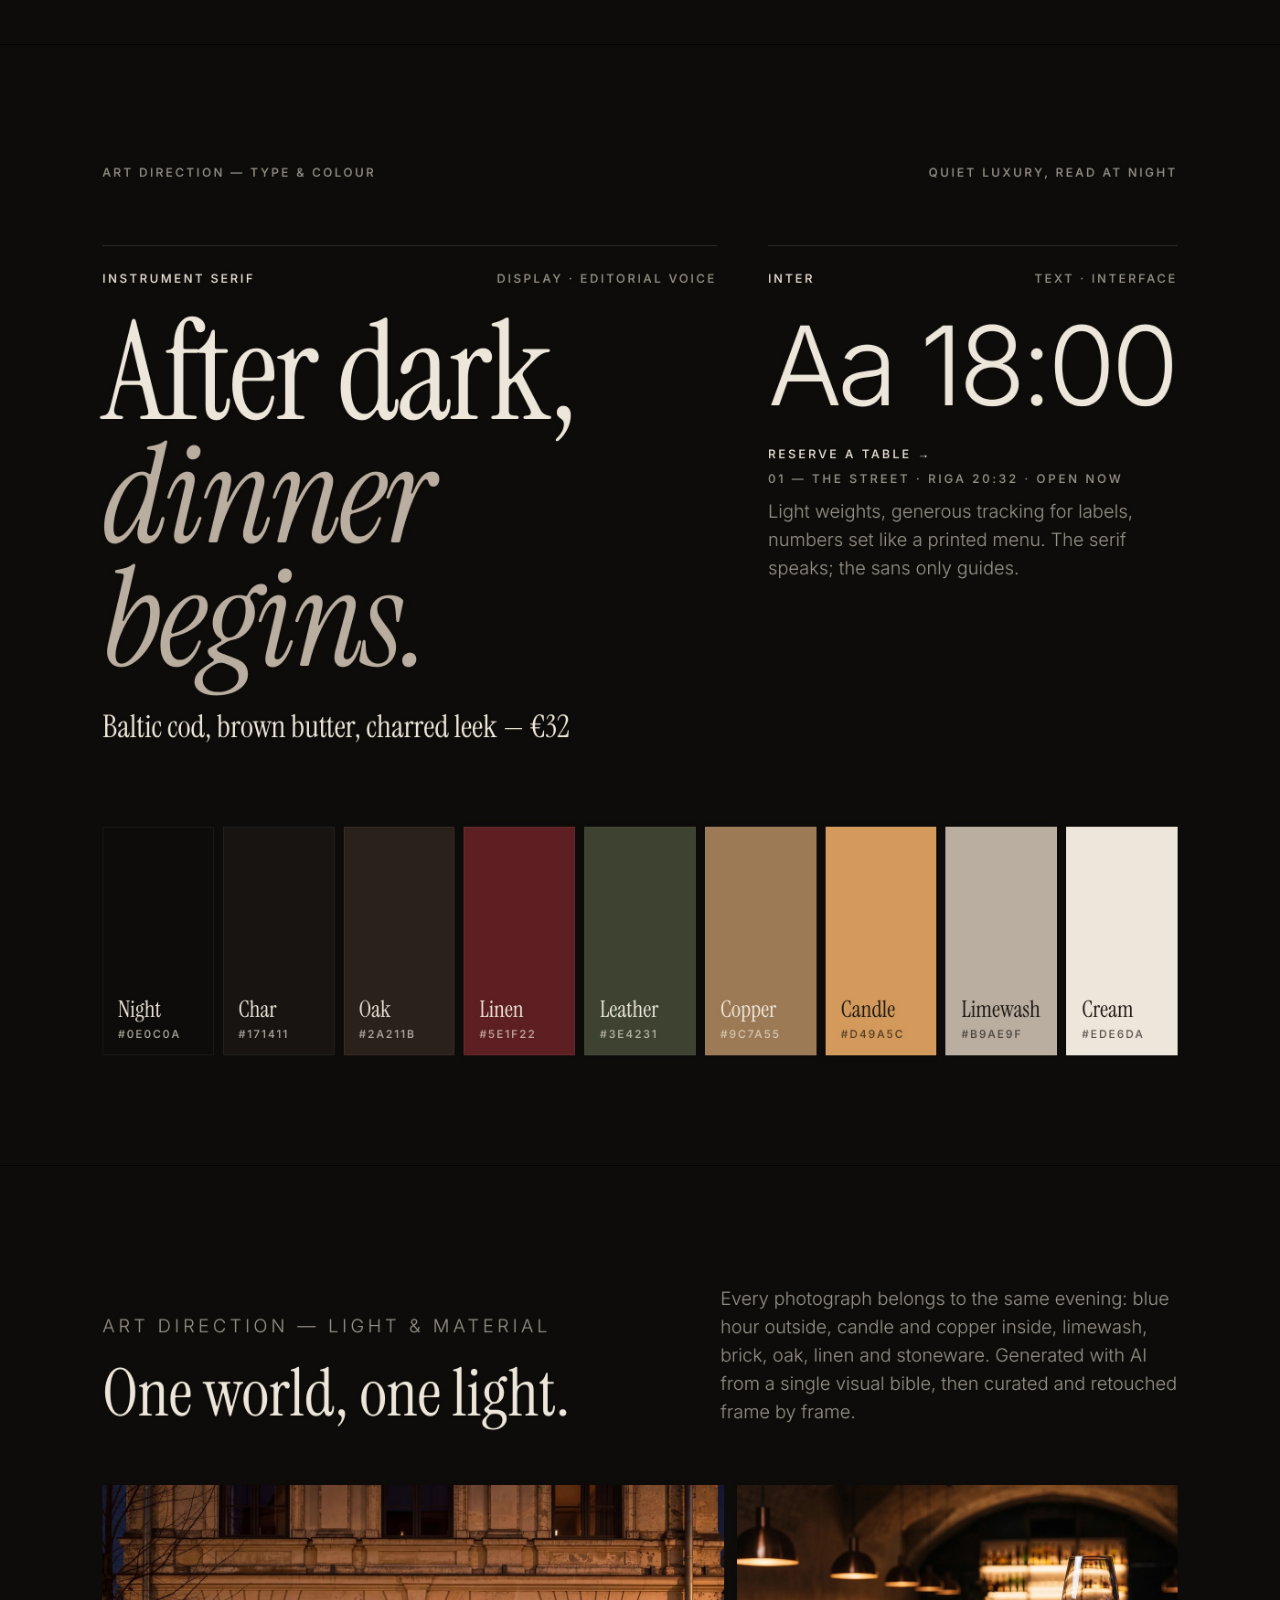
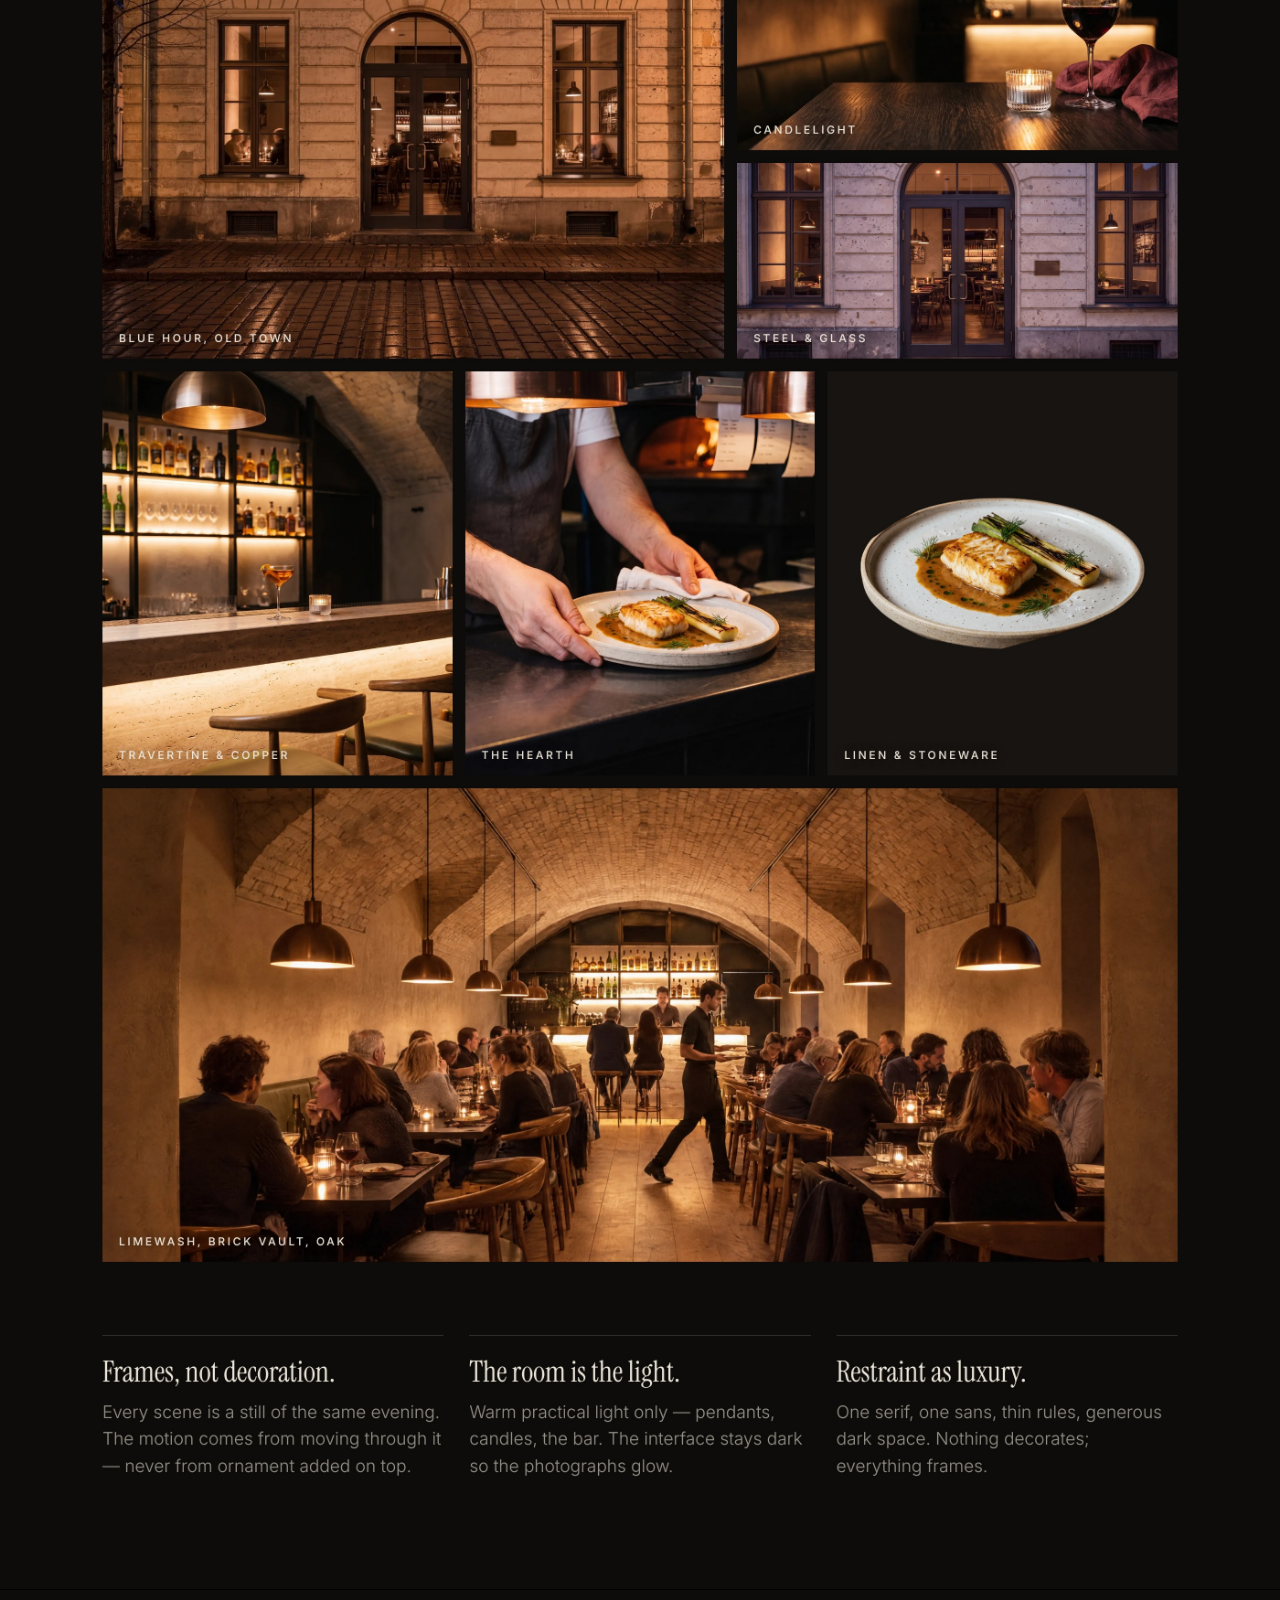
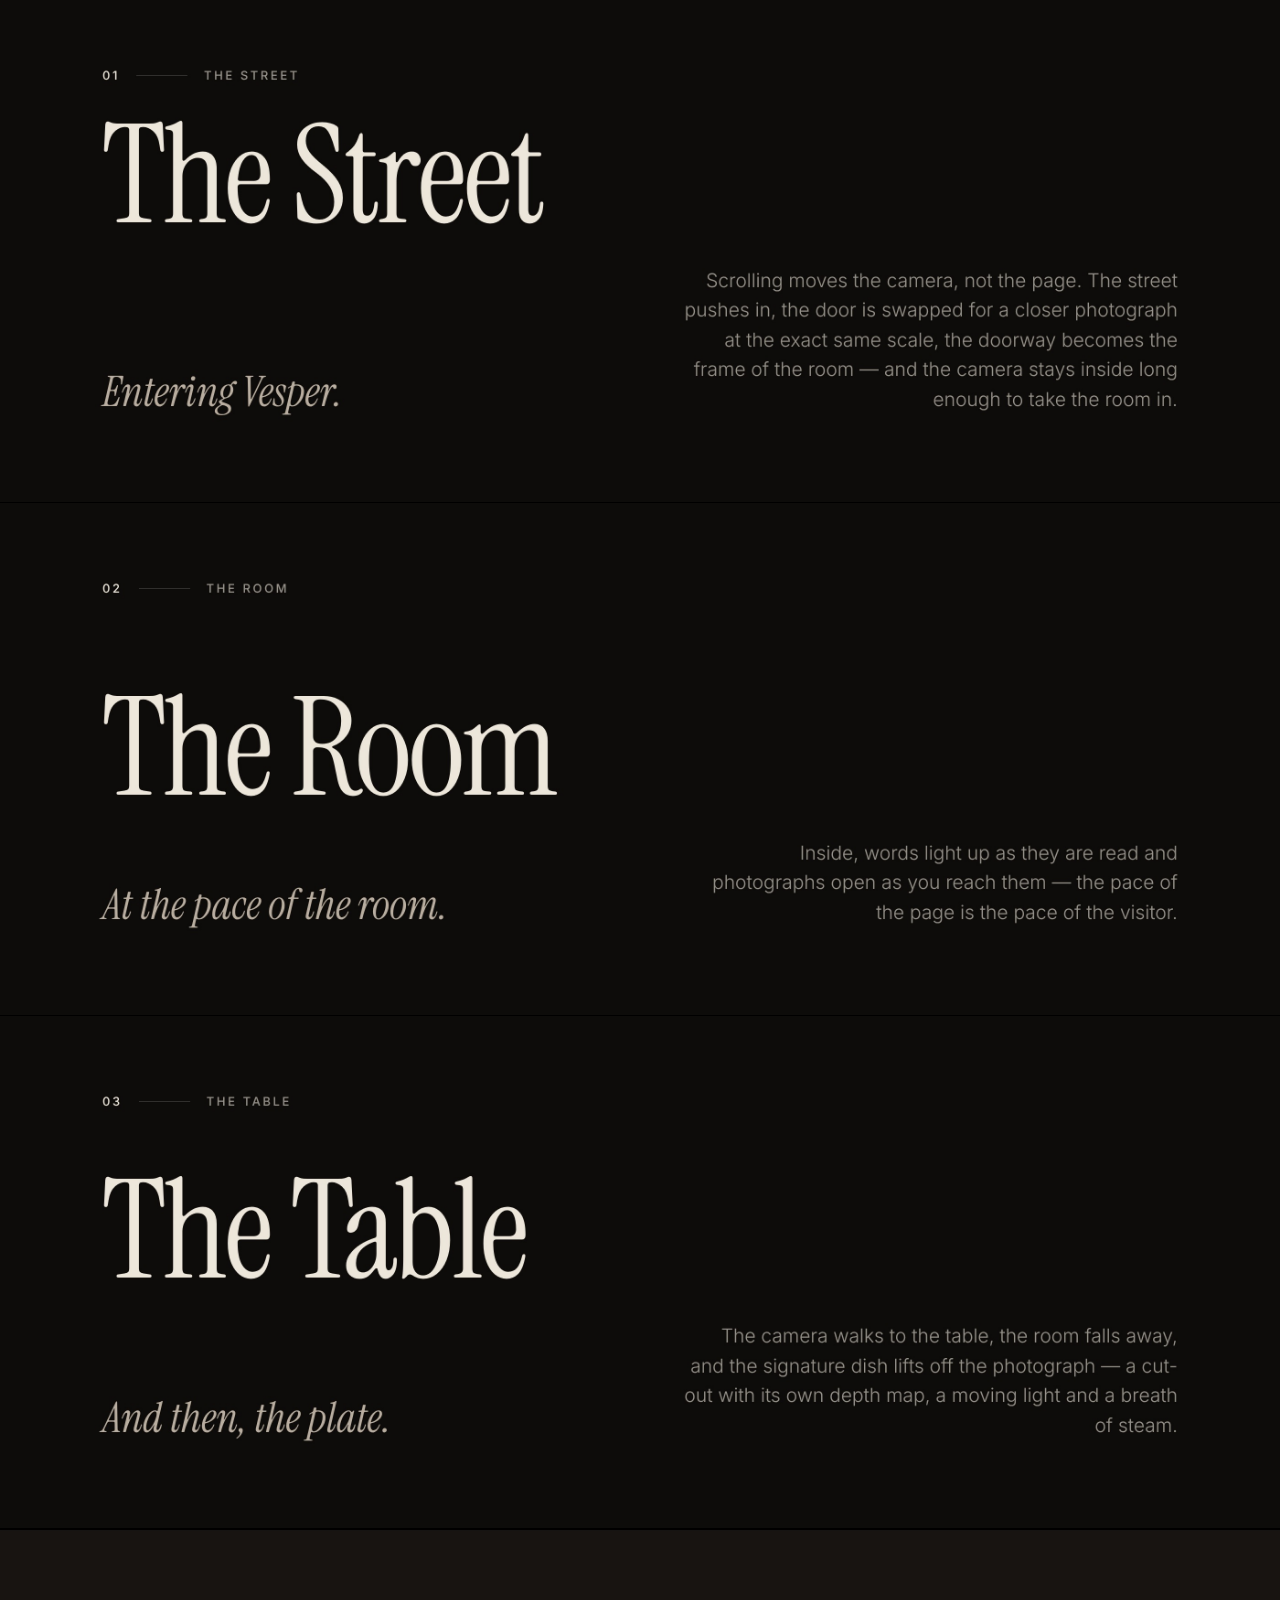
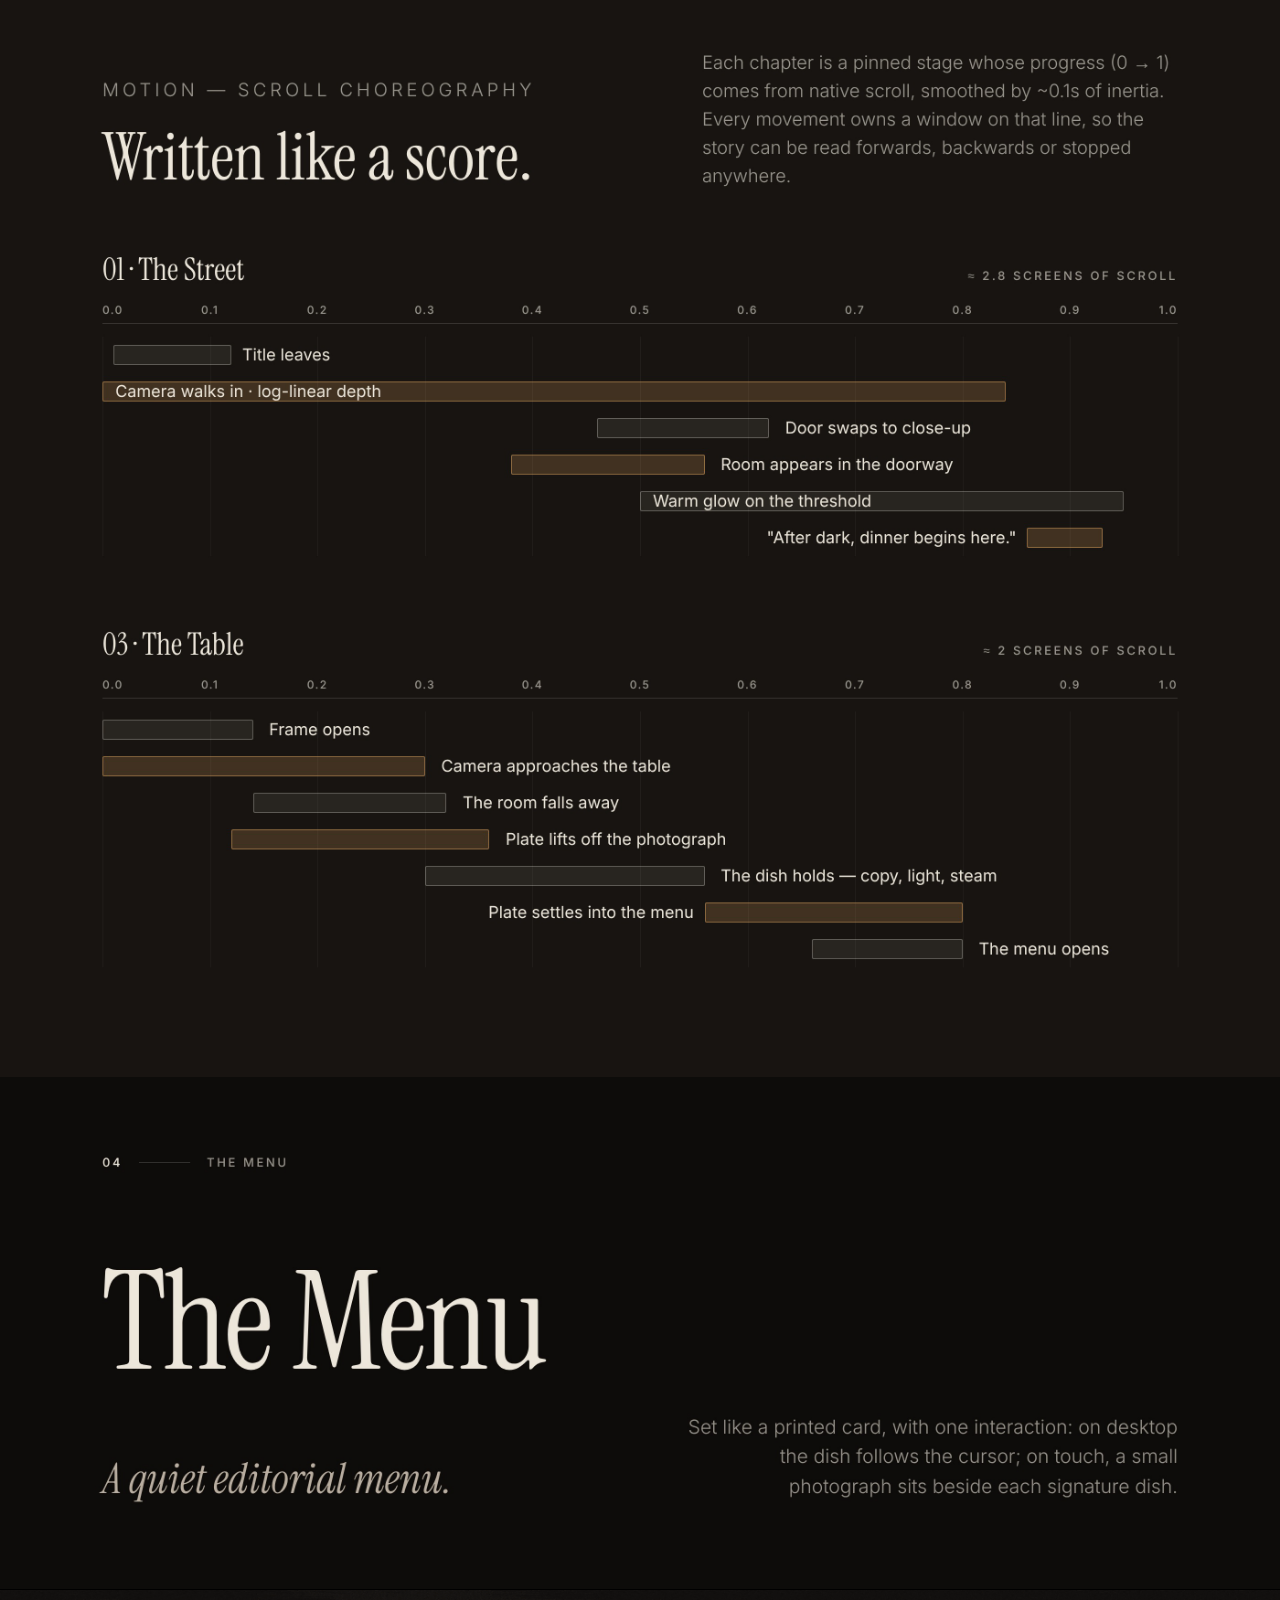
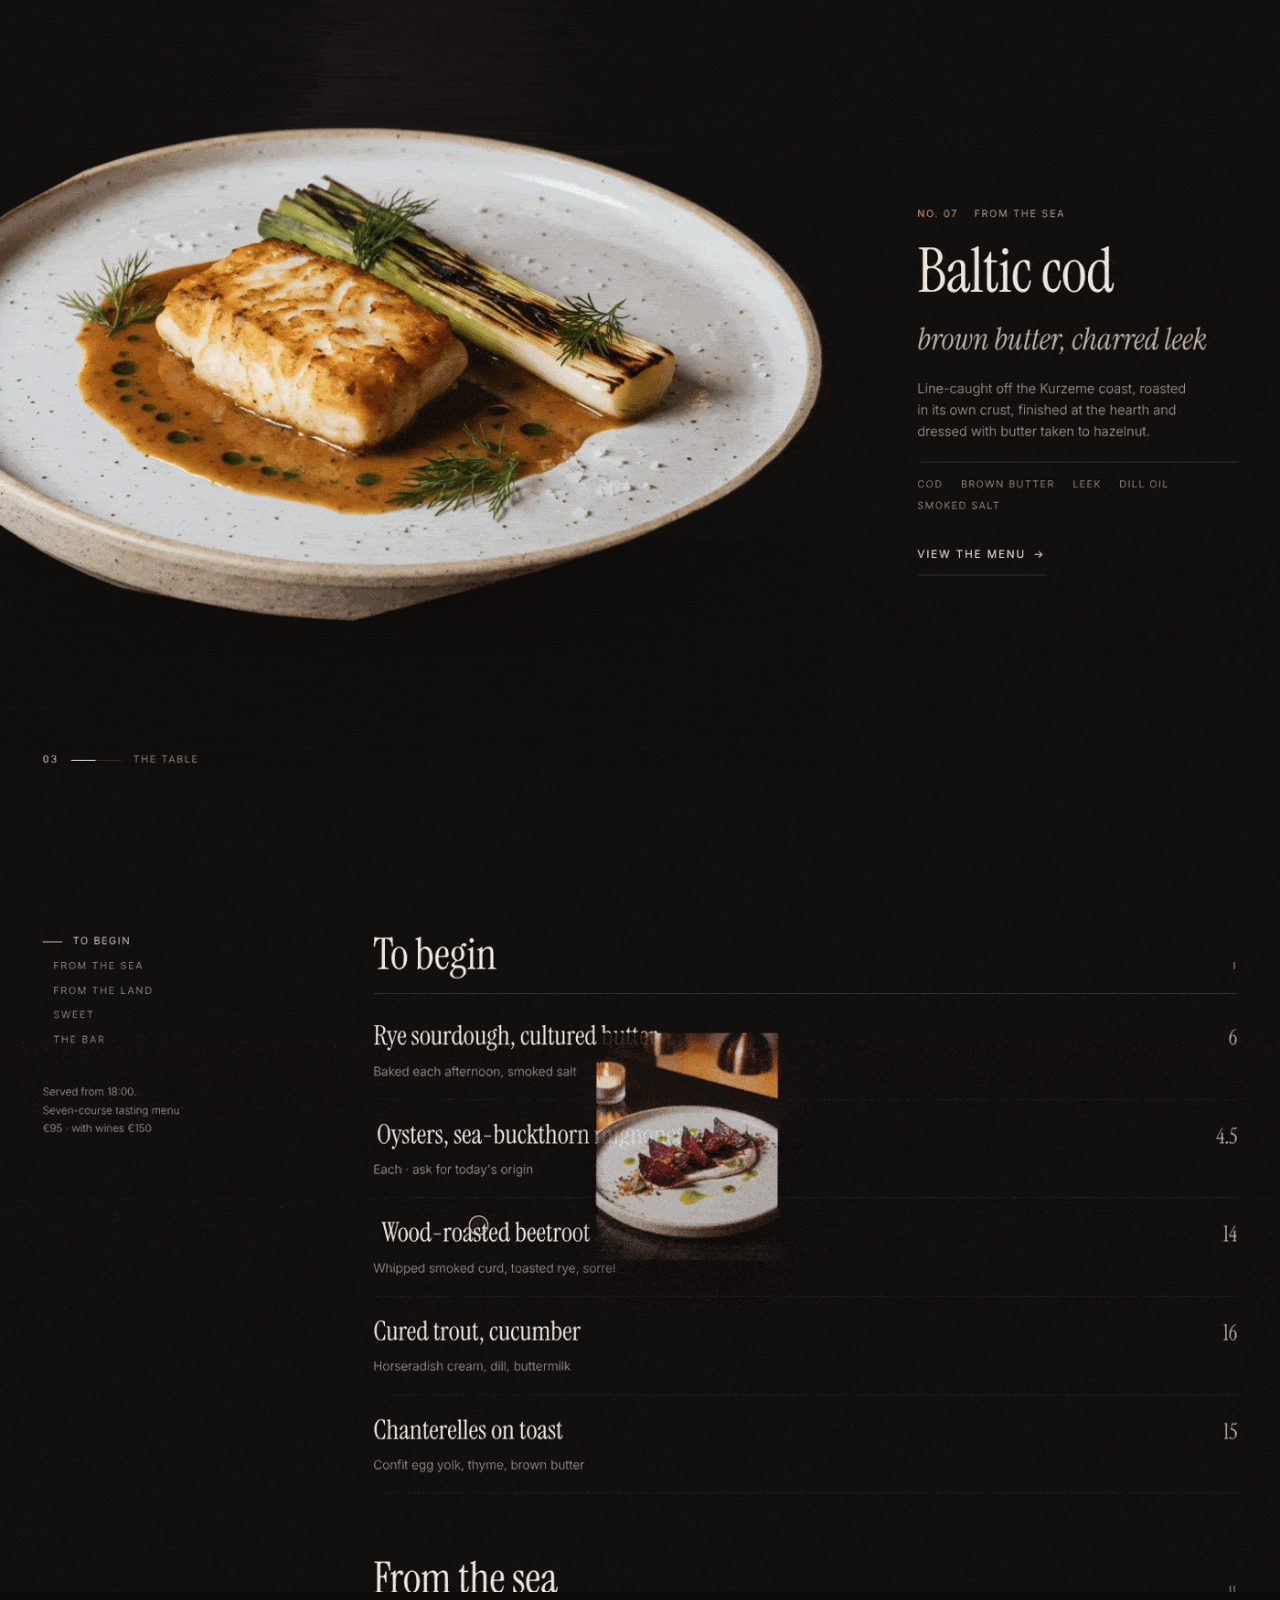
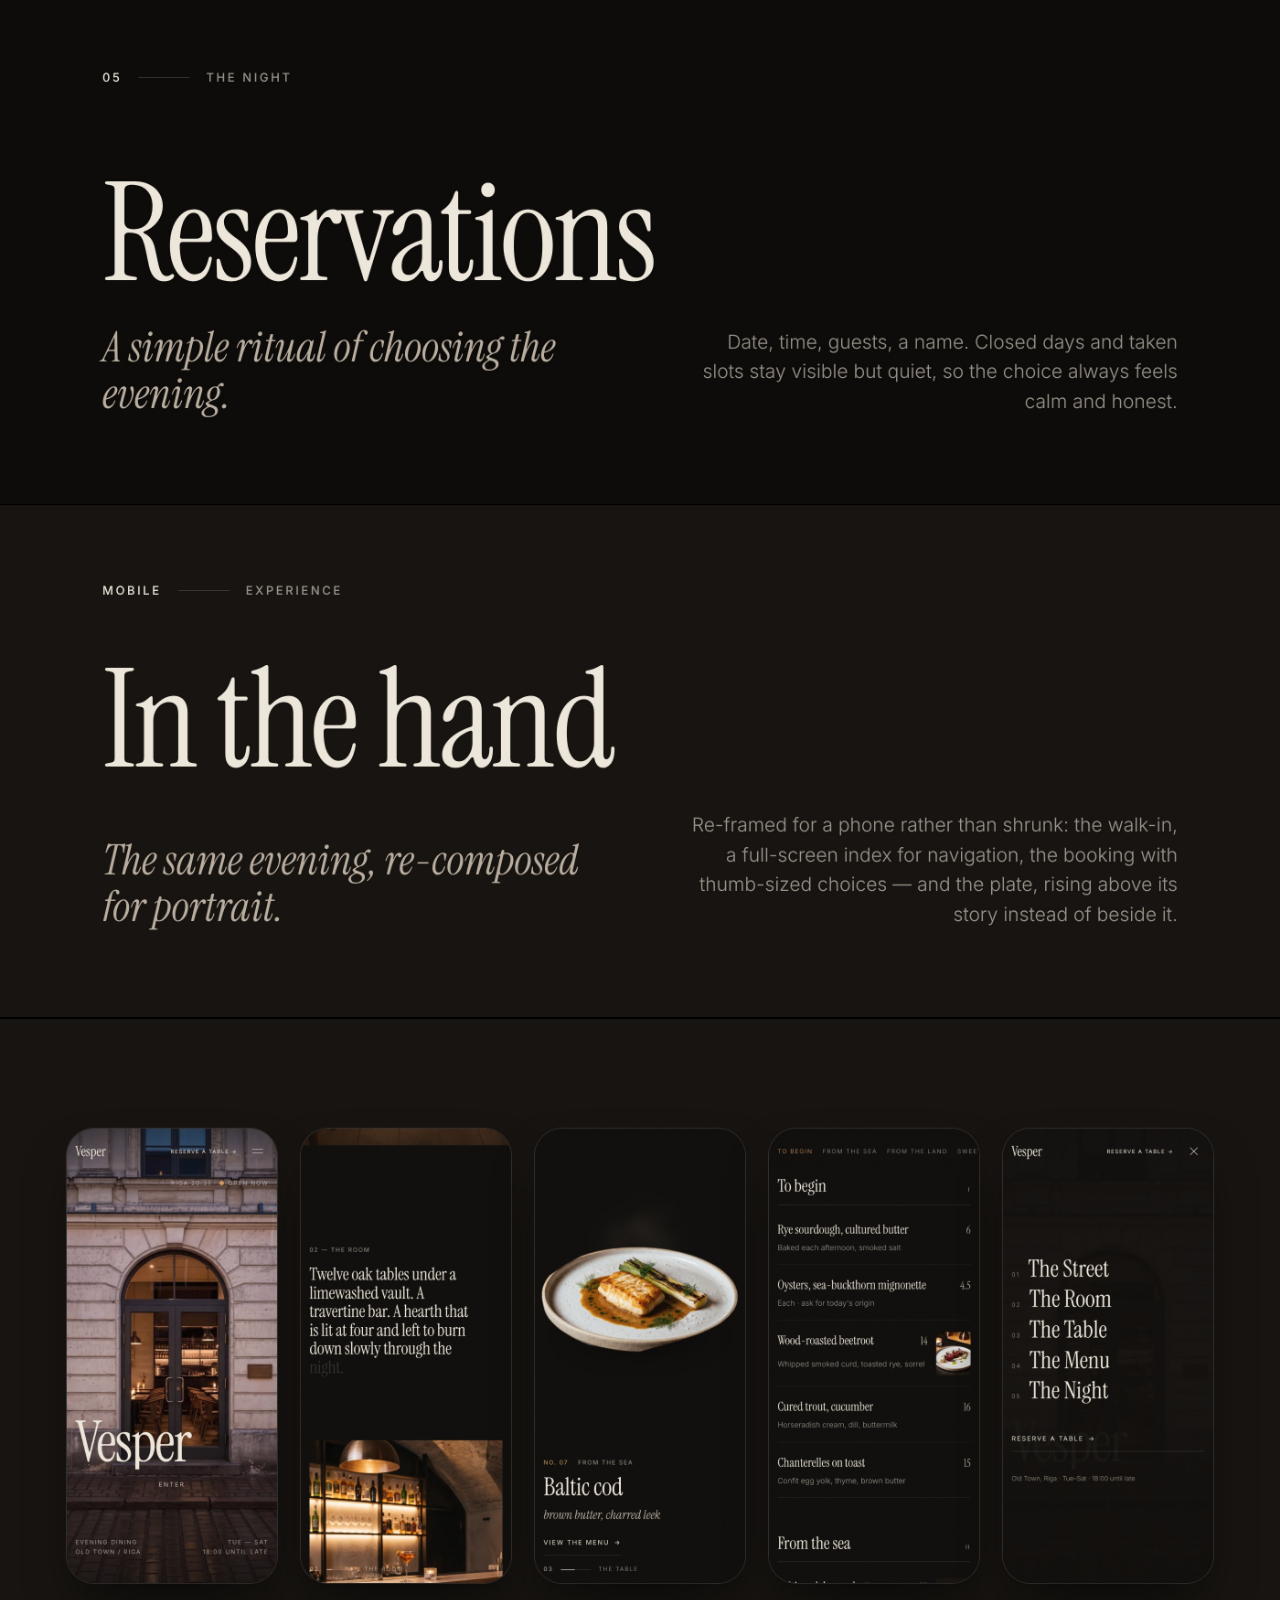
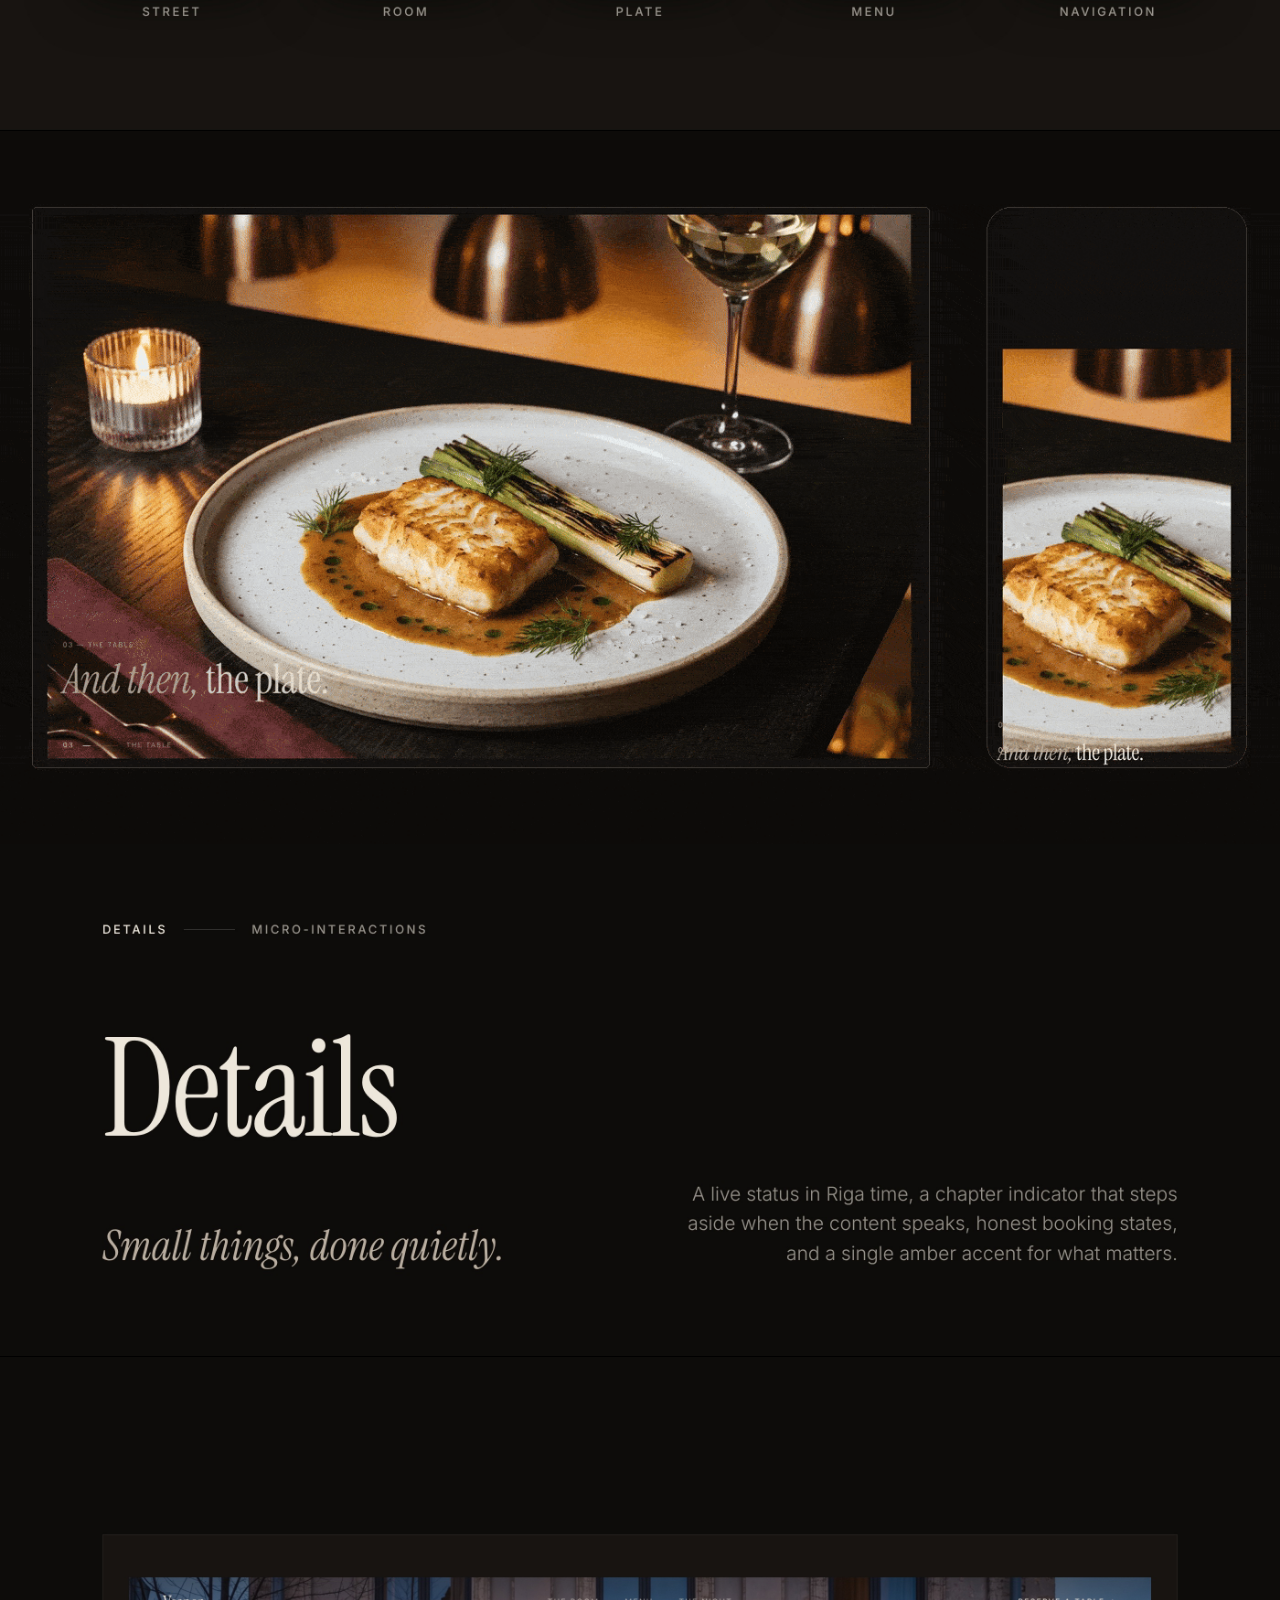
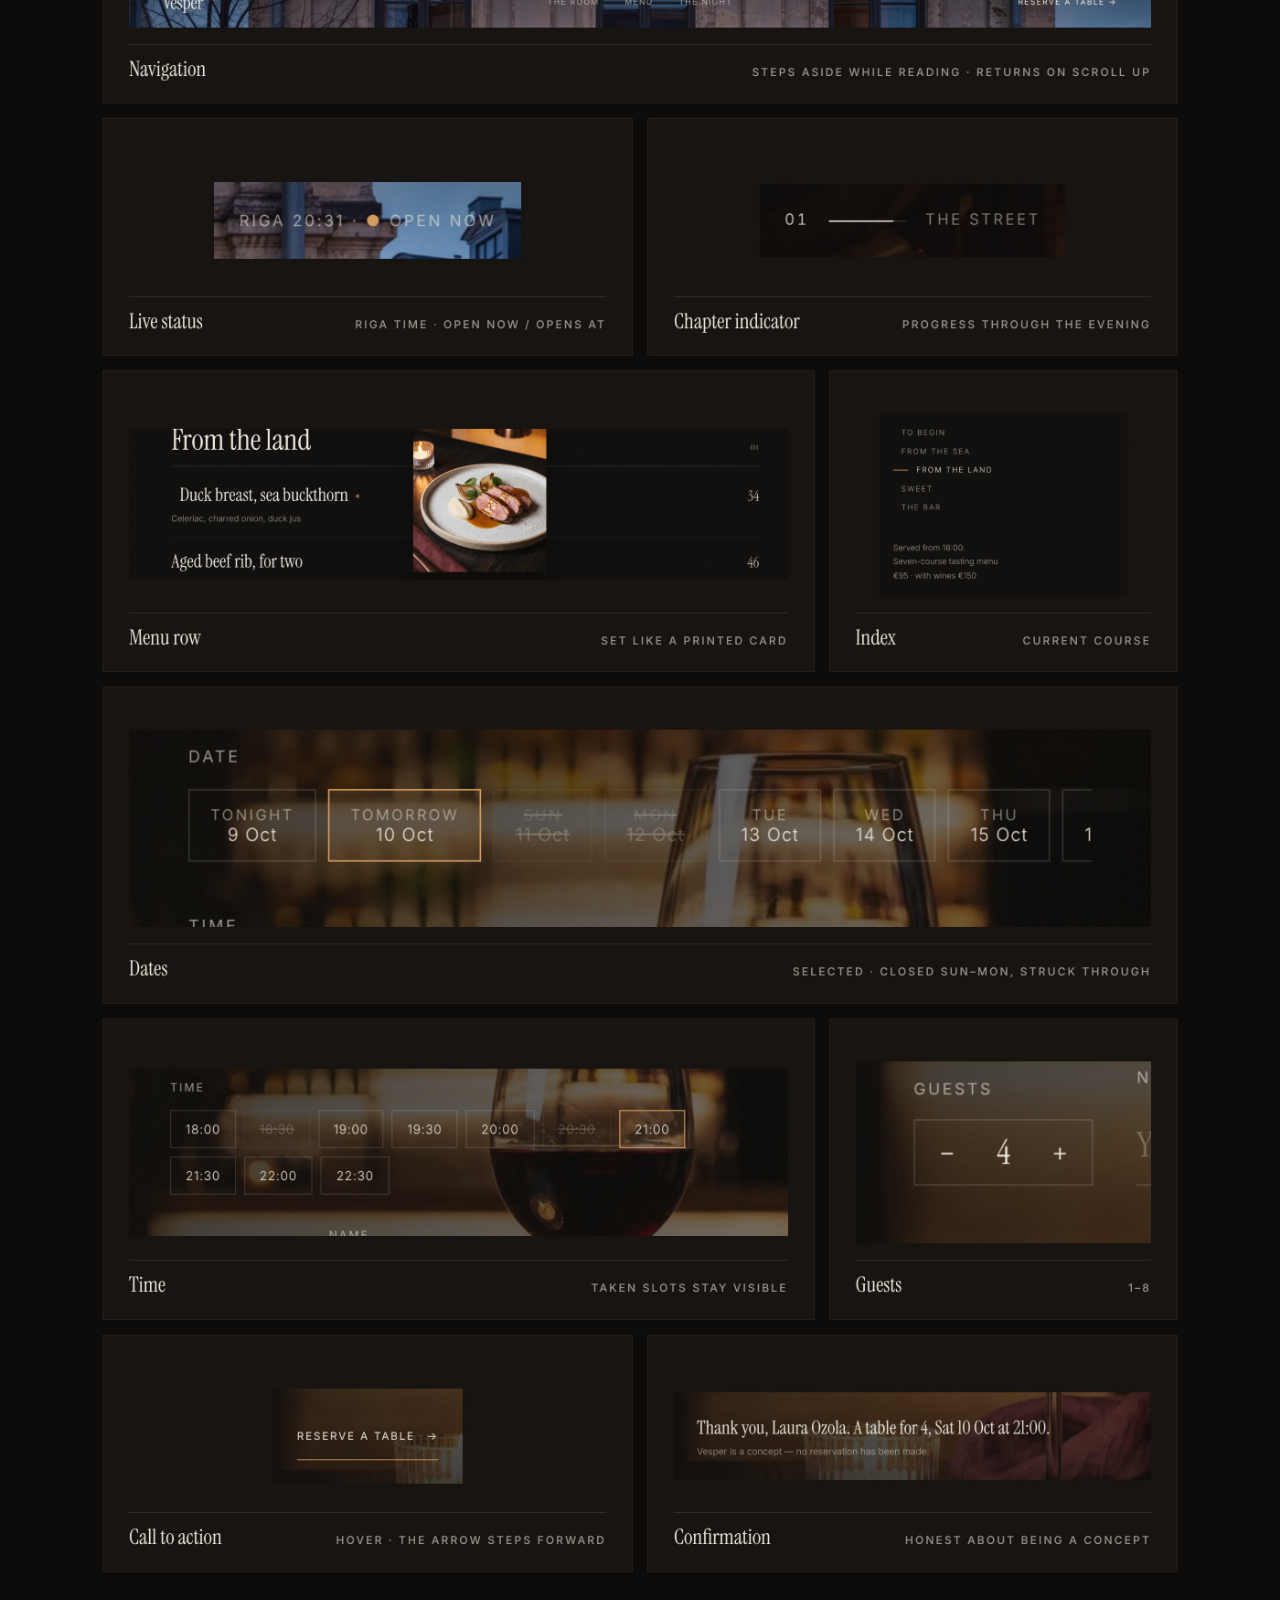
==== commit 2ac9035f: "Case v3: threshold cover and title; street GIF holds inside the room; room duplicate removed; room-w" ====
--- a/kit/preview.html
+++ b/kit/preview.html
@@ -22,7 +22,7 @@
 </style>
 </head>
 <body>
-<header><b>Vesper — An Evening in Riga</b><span>Behance case preview · 28 modules + text, in upload order</span></header>
+<header><b>Vesper — An Evening in Riga</b><span>Behance case preview · 27 modules + text, in upload order</span></header>
 <div class="cover"><img src="00_cover.jpg" alt="Cover"><p>Project cover (808×632 @2×). Below: the project exactly as it will read on Behance — background #0E0C0A, 0 px between modules.</p></div>
 <main>
   <img src="01_title.jpg" alt="">
@@ -34,25 +34,24 @@
   <img src="07_card_street.jpg" alt="">
   <img src="08_street.gif" alt="">
   <img src="09_card_room.jpg" alt="">
-  <img src="10_room.gif" alt="">
-  <img src="11_room_words.gif" alt="">
-  <img src="12_card_table.jpg" alt="">
-  <img src="13_plate.gif" alt="">
-  <img src="14_plate_light.gif" alt="">
-  <img src="15_choreography.jpg" alt="">
-  <img src="16_card_menu.jpg" alt="">
-  <img src="17_plate_to_menu.gif" alt="">
-  <img src="18_menu.gif" alt="">
-  <img src="19_card_reserve.jpg" alt="">
-  <img src="20_reservation.gif" alt="">
-  <img src="21_card_mobile.jpg" alt="">
-  <img src="22_mobile_screens.jpg" alt="">
-  <img src="23_mobile_trio.gif" alt="">
-  <img src="24_desktop_mobile.gif" alt="">
-  <img src="25_card_details.jpg" alt="">
-  <img src="26_details.jpg" alt="">
-  <img src="27_final.jpg" alt="">
-  <img src="28_cta.jpg" alt="">
+  <img src="10_room_words.gif" alt="">
+  <img src="11_card_table.jpg" alt="">
+  <img src="12_plate.gif" alt="">
+  <img src="13_plate_light.gif" alt="">
+  <img src="14_choreography.jpg" alt="">
+  <img src="15_card_menu.jpg" alt="">
+  <img src="16_plate_to_menu.gif" alt="">
+  <img src="17_menu.gif" alt="">
+  <img src="18_card_reserve.jpg" alt="">
+  <img src="19_reservation.gif" alt="">
+  <img src="20_card_mobile.jpg" alt="">
+  <img src="21_mobile_screens.jpg" alt="">
+  <img src="22_mobile_trio.gif" alt="">
+  <img src="23_desktop_mobile.gif" alt="">
+  <img src="24_card_details.jpg" alt="">
+  <img src="25_details.jpg" alt="">
+  <img src="26_final.jpg" alt="">
+  <img src="27_cta.jpg" alt="">
   <div class="txt">
     <a href="mailto:laisaa.marta@gmail.com">Email <span>↗</span></a>
     <a href="https://wa.me/37128203044">WhatsApp <span>↗</span></a>
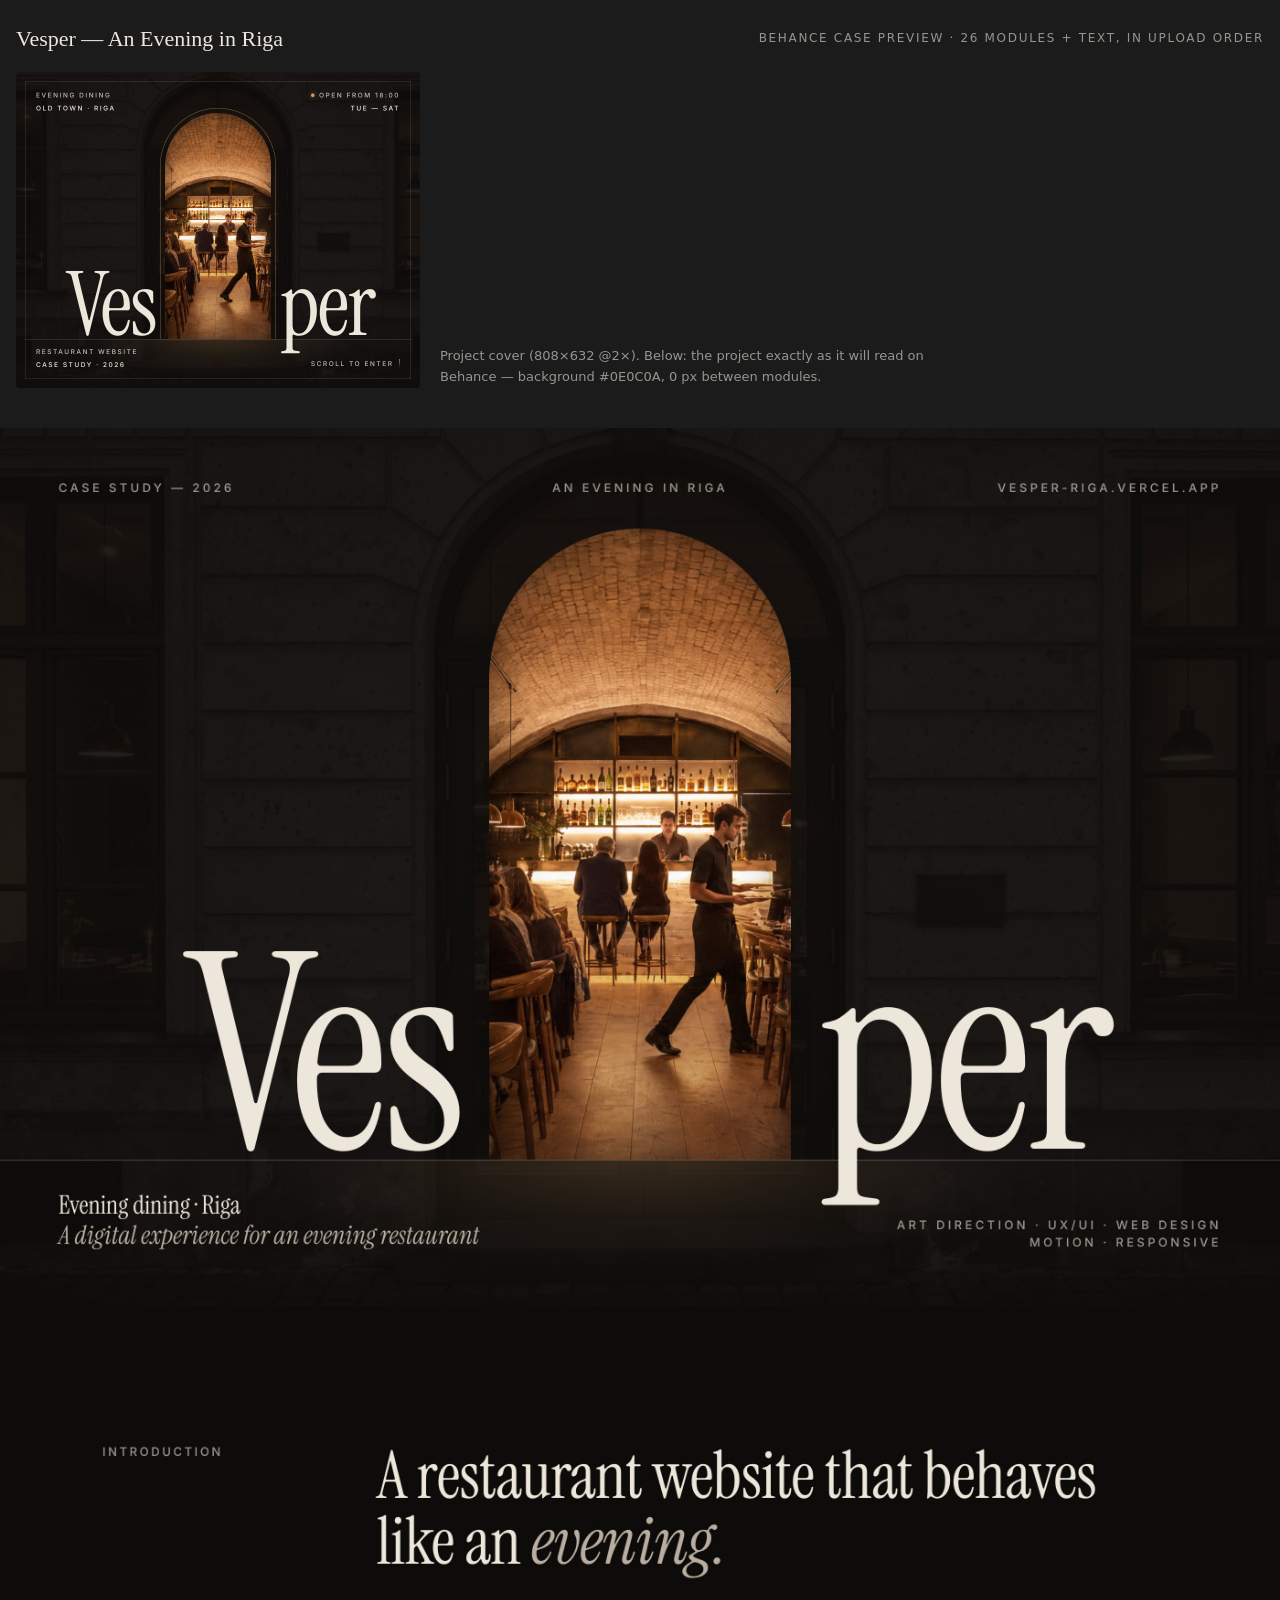
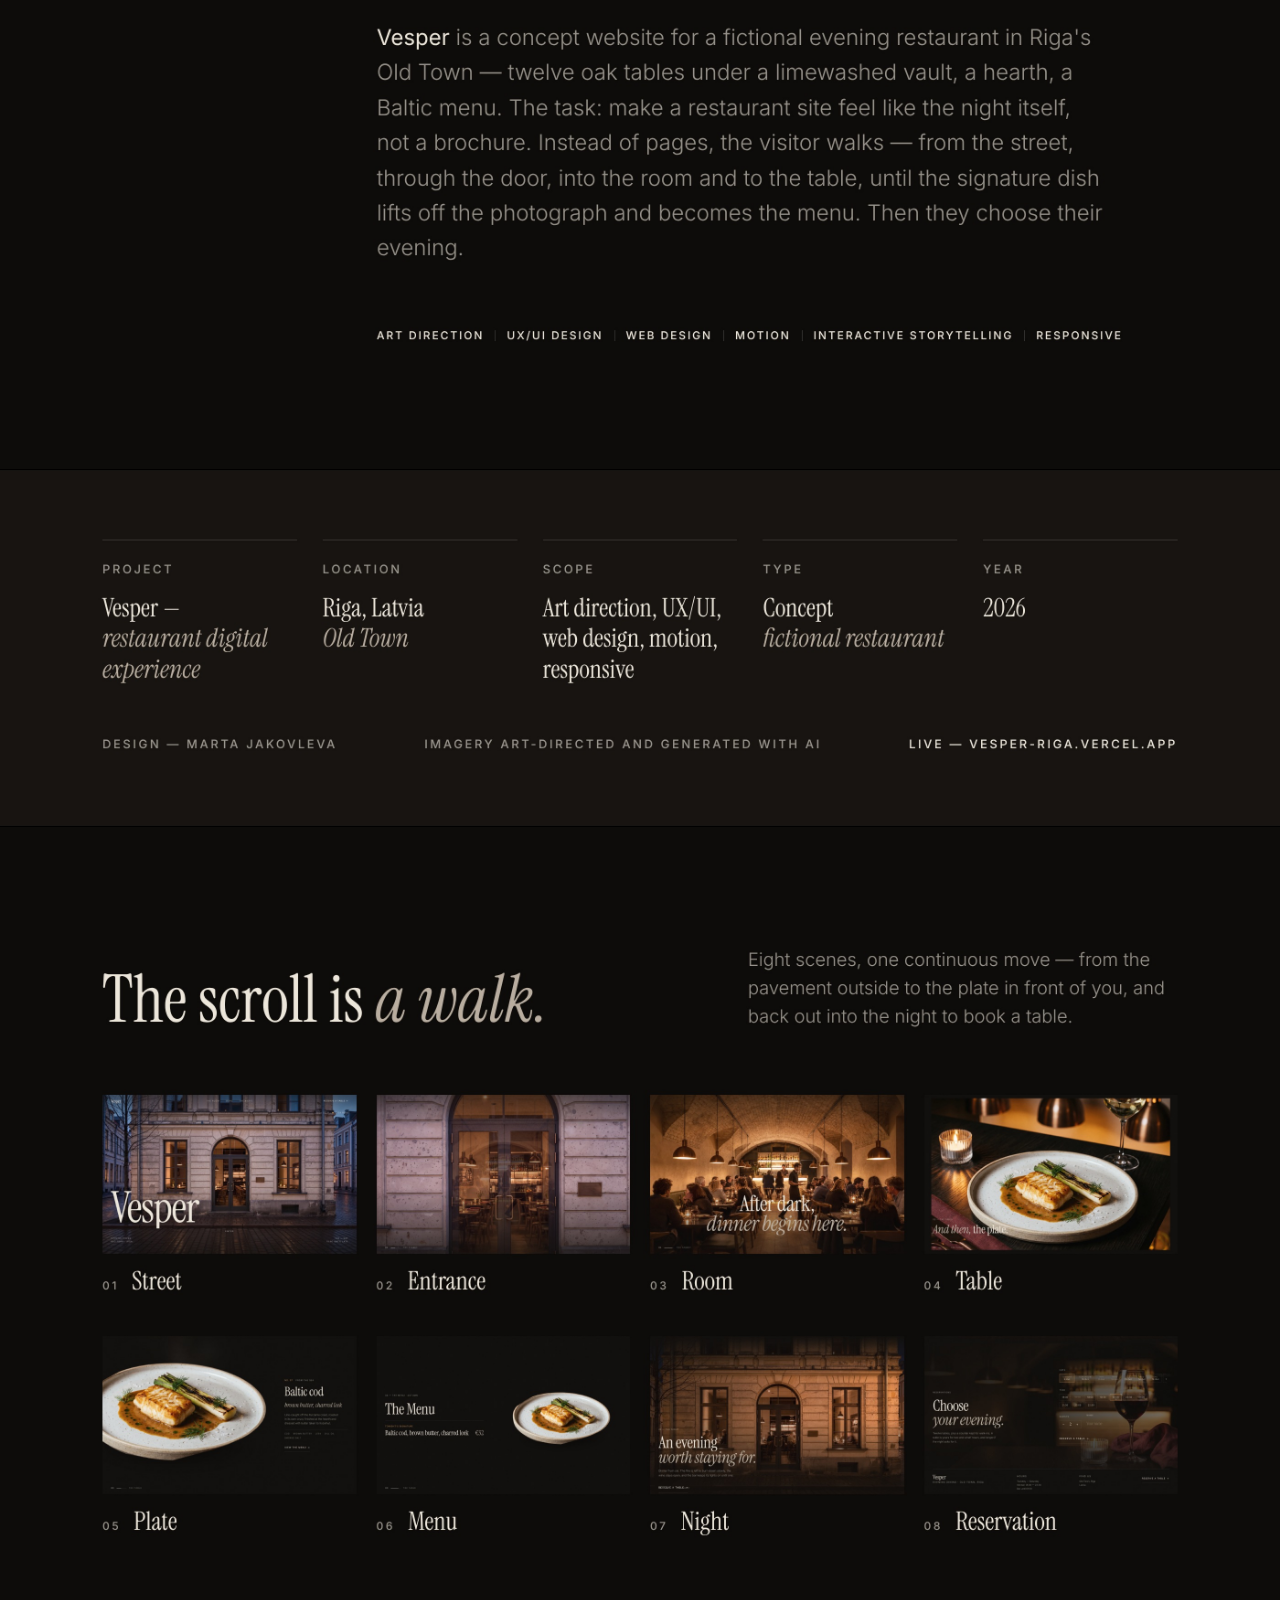
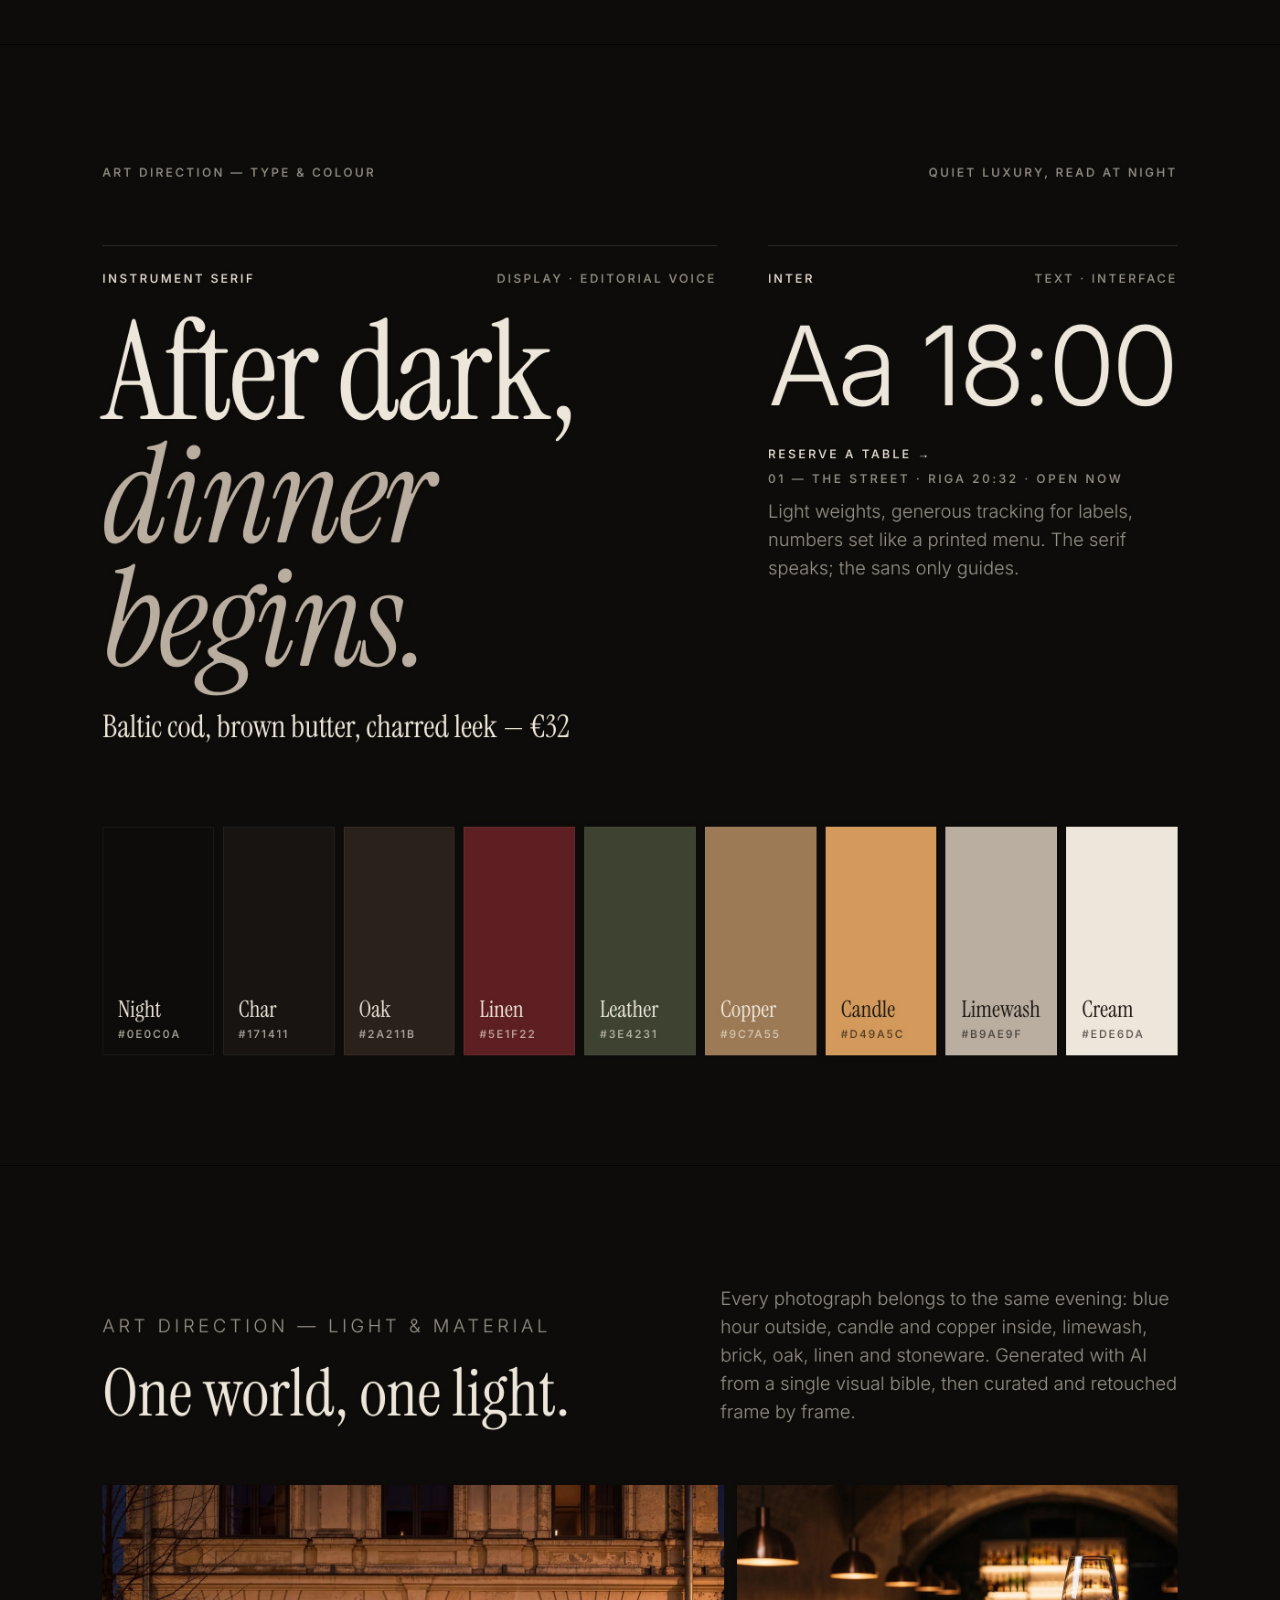
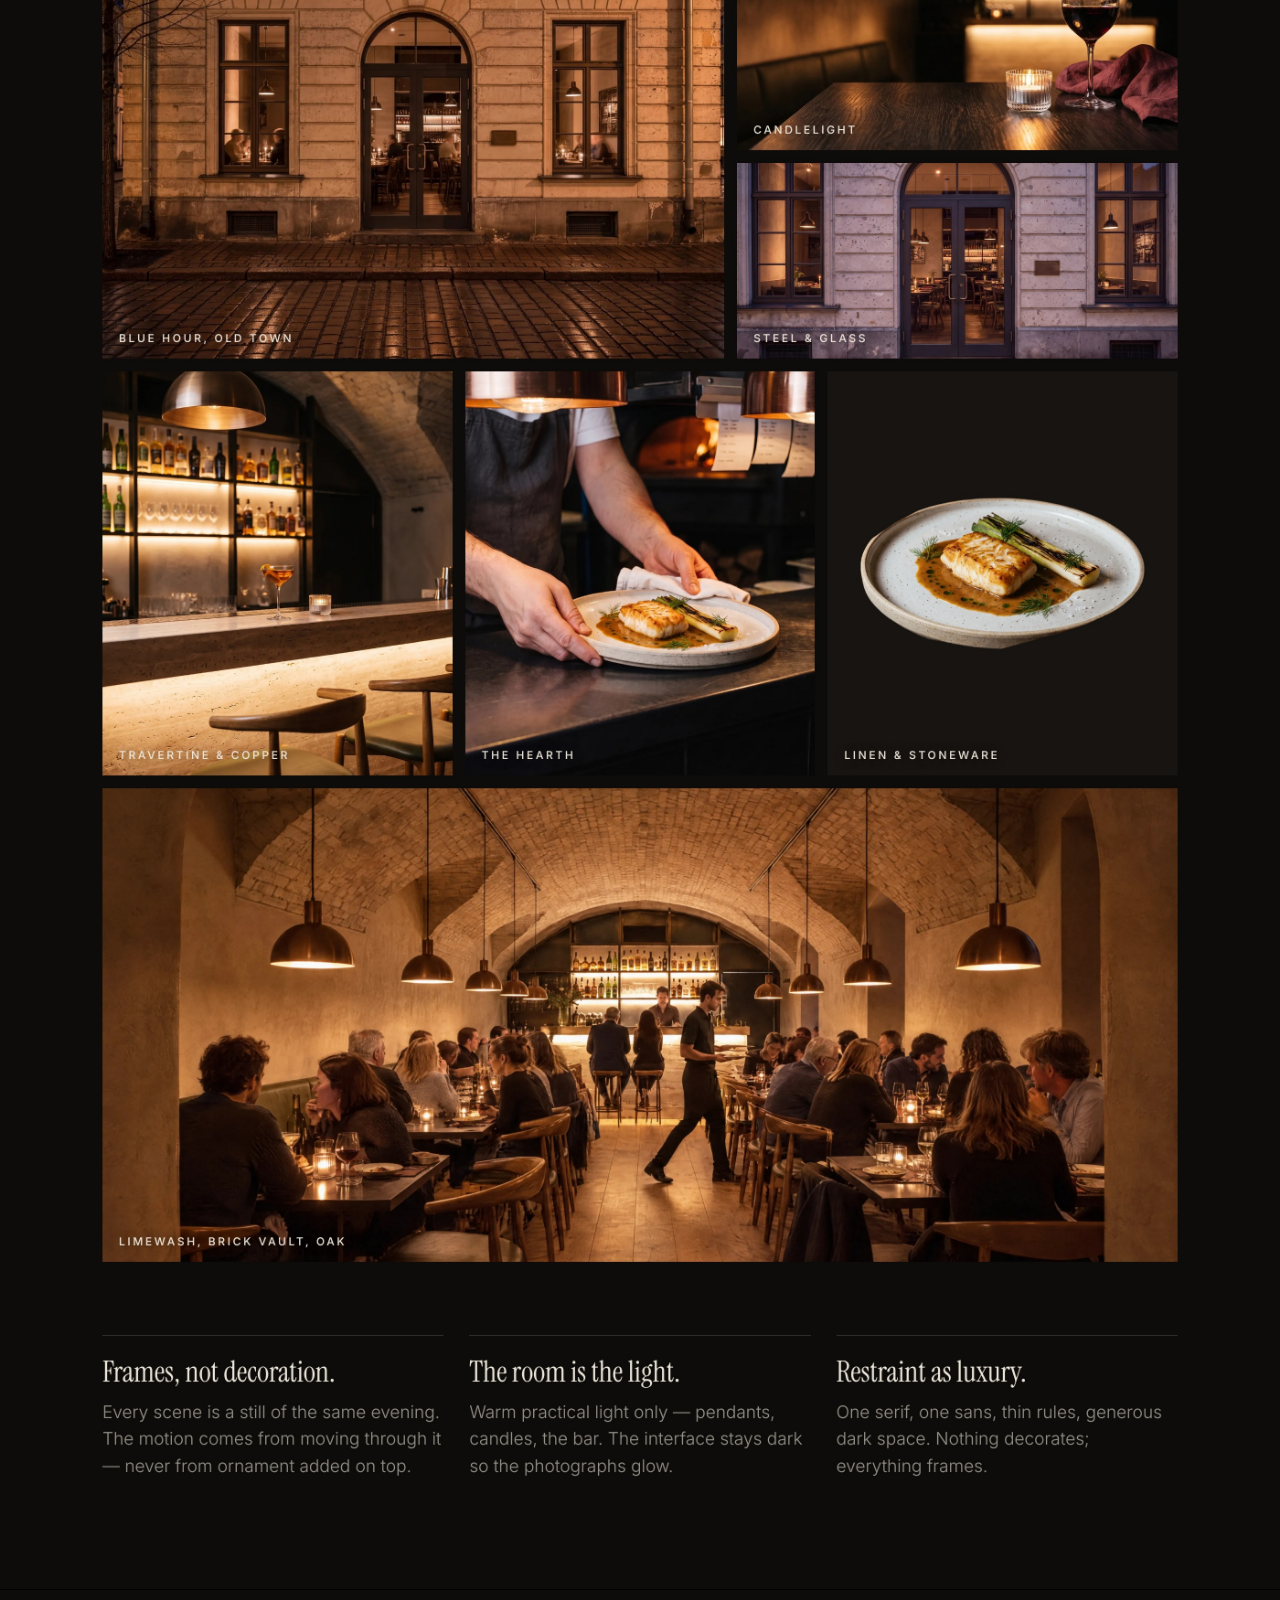
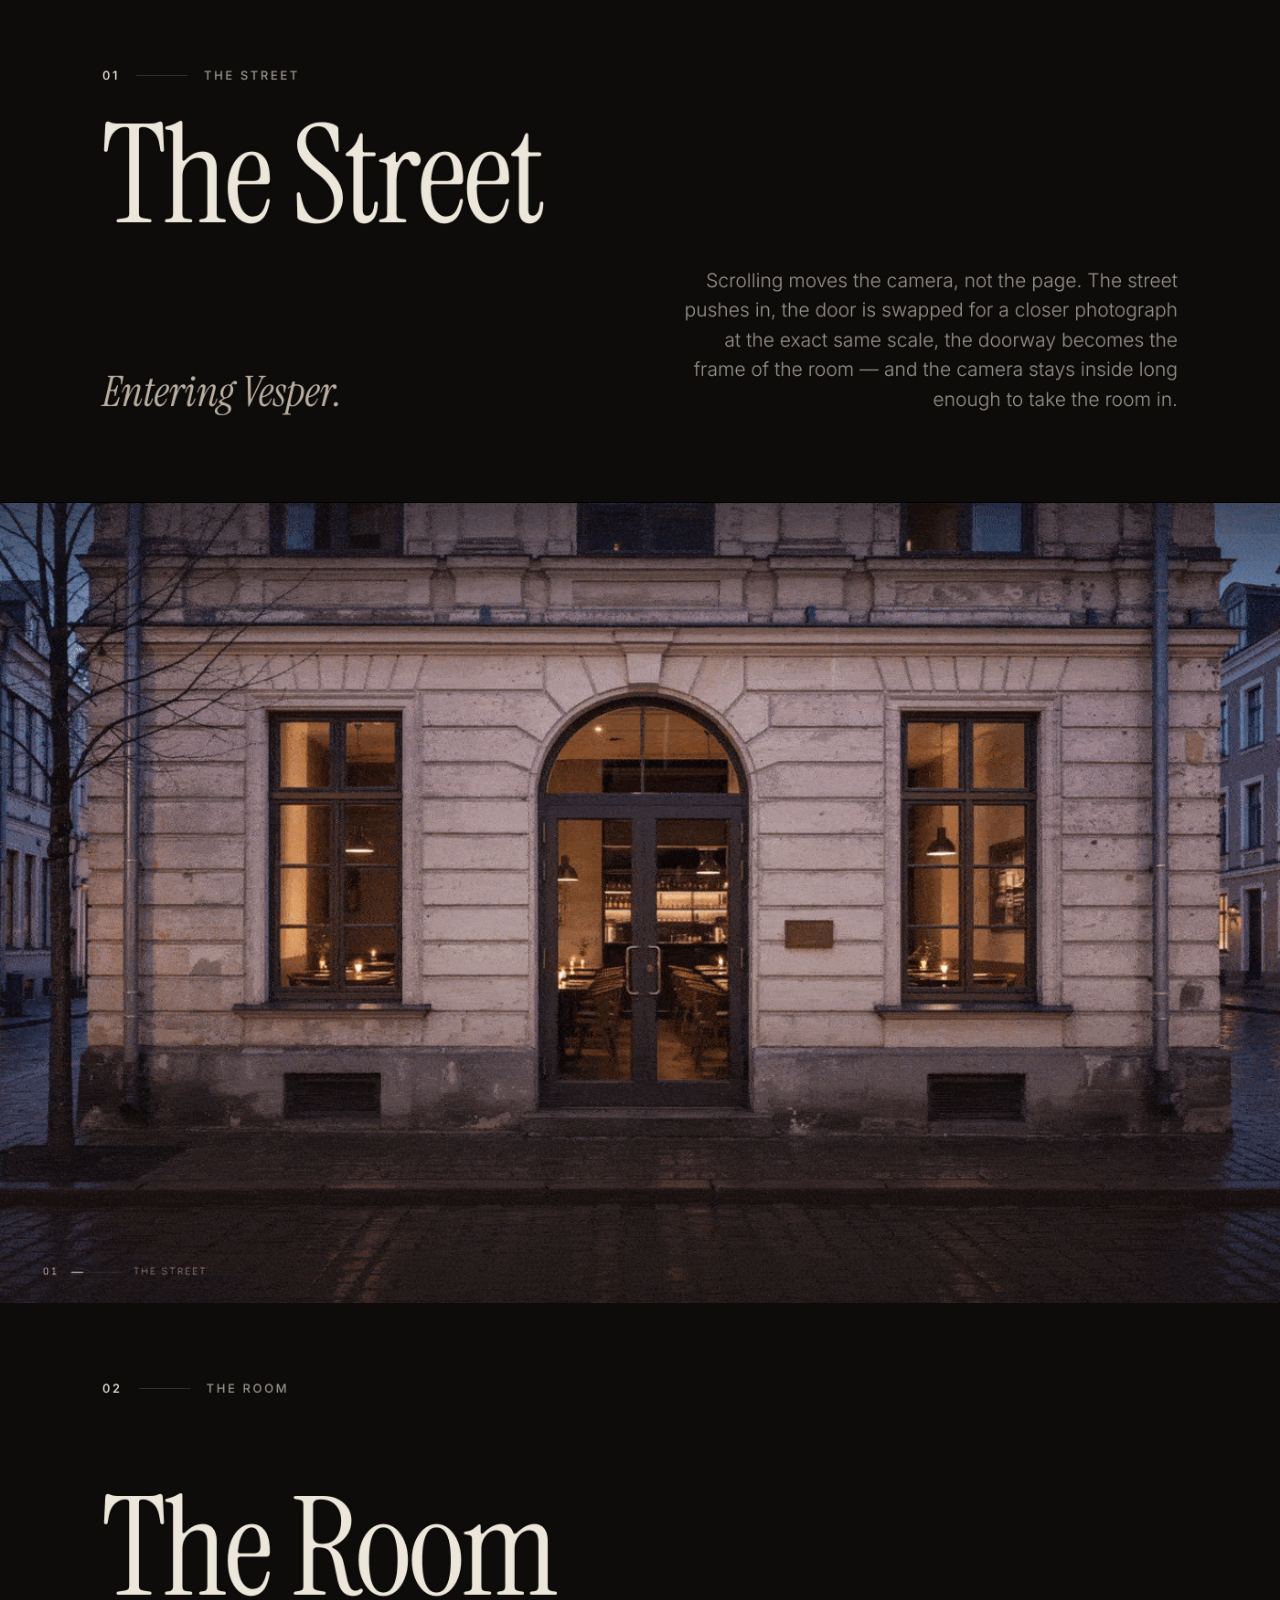
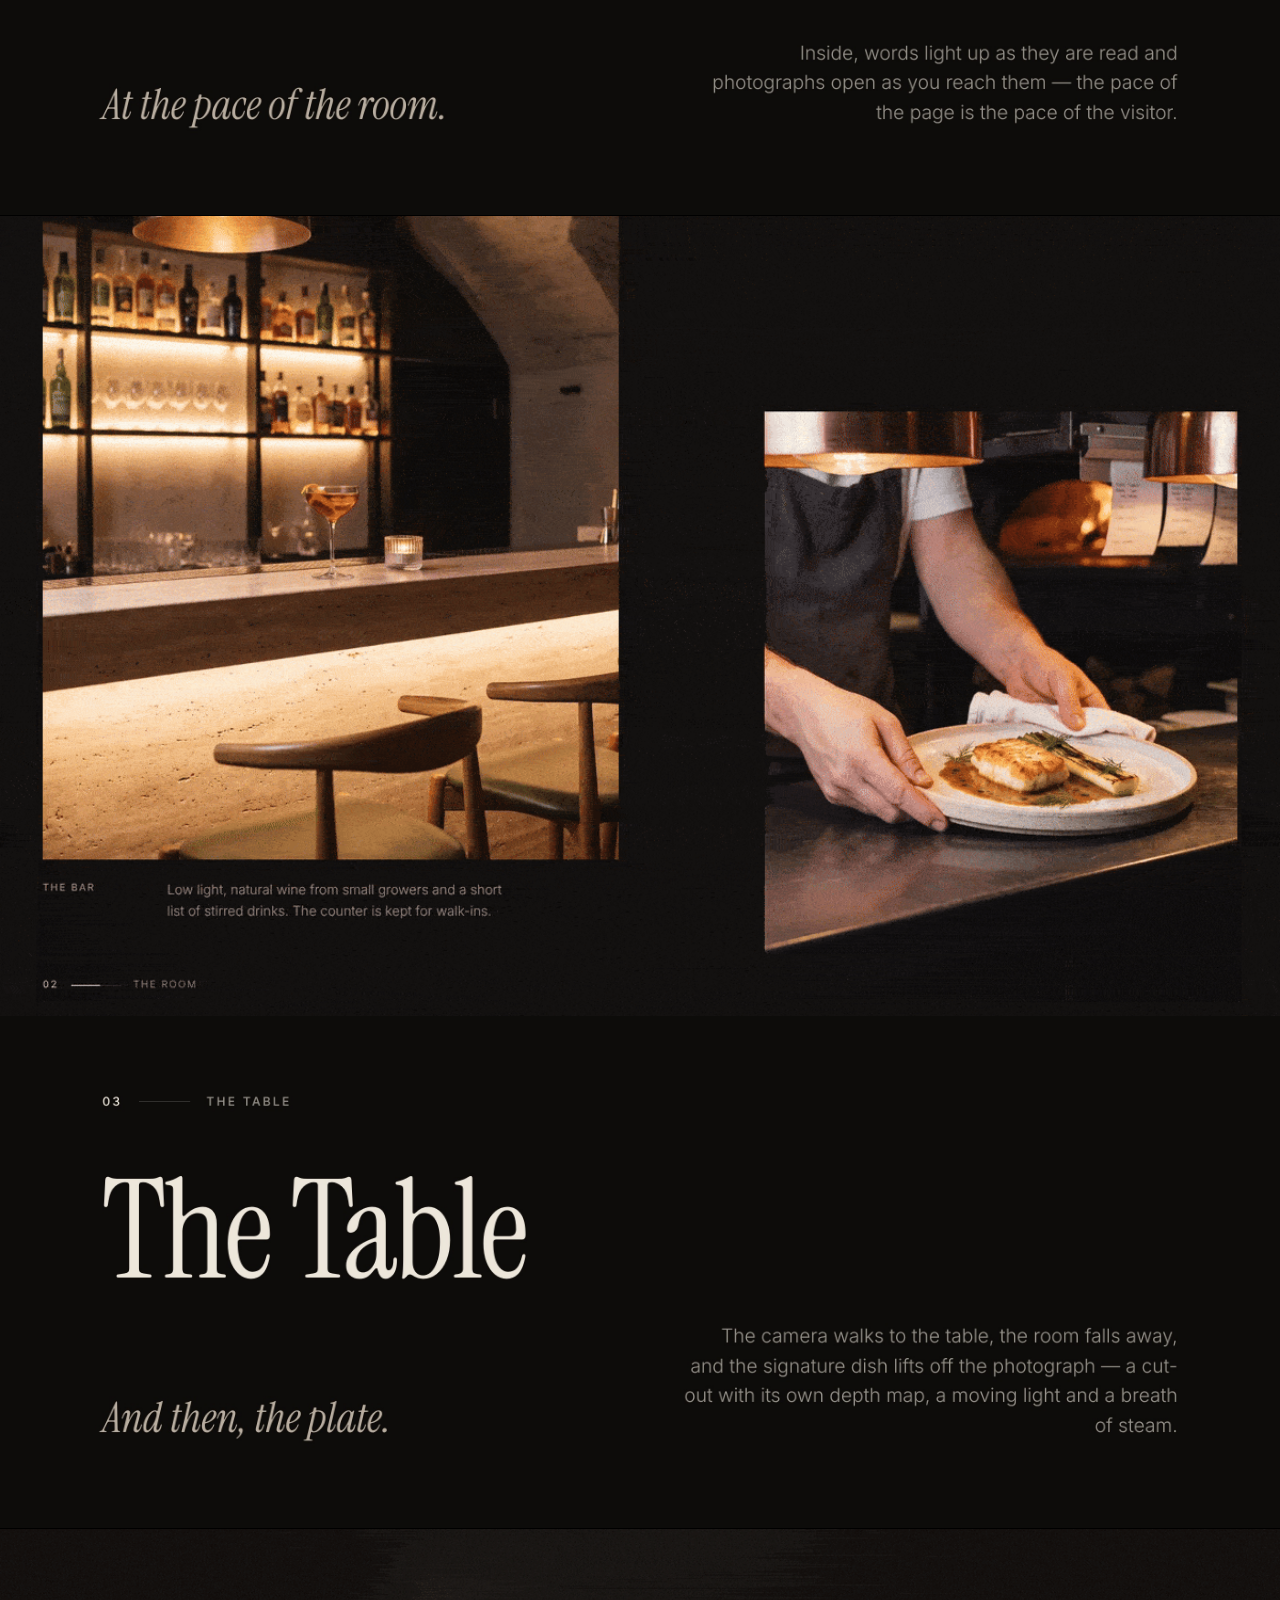
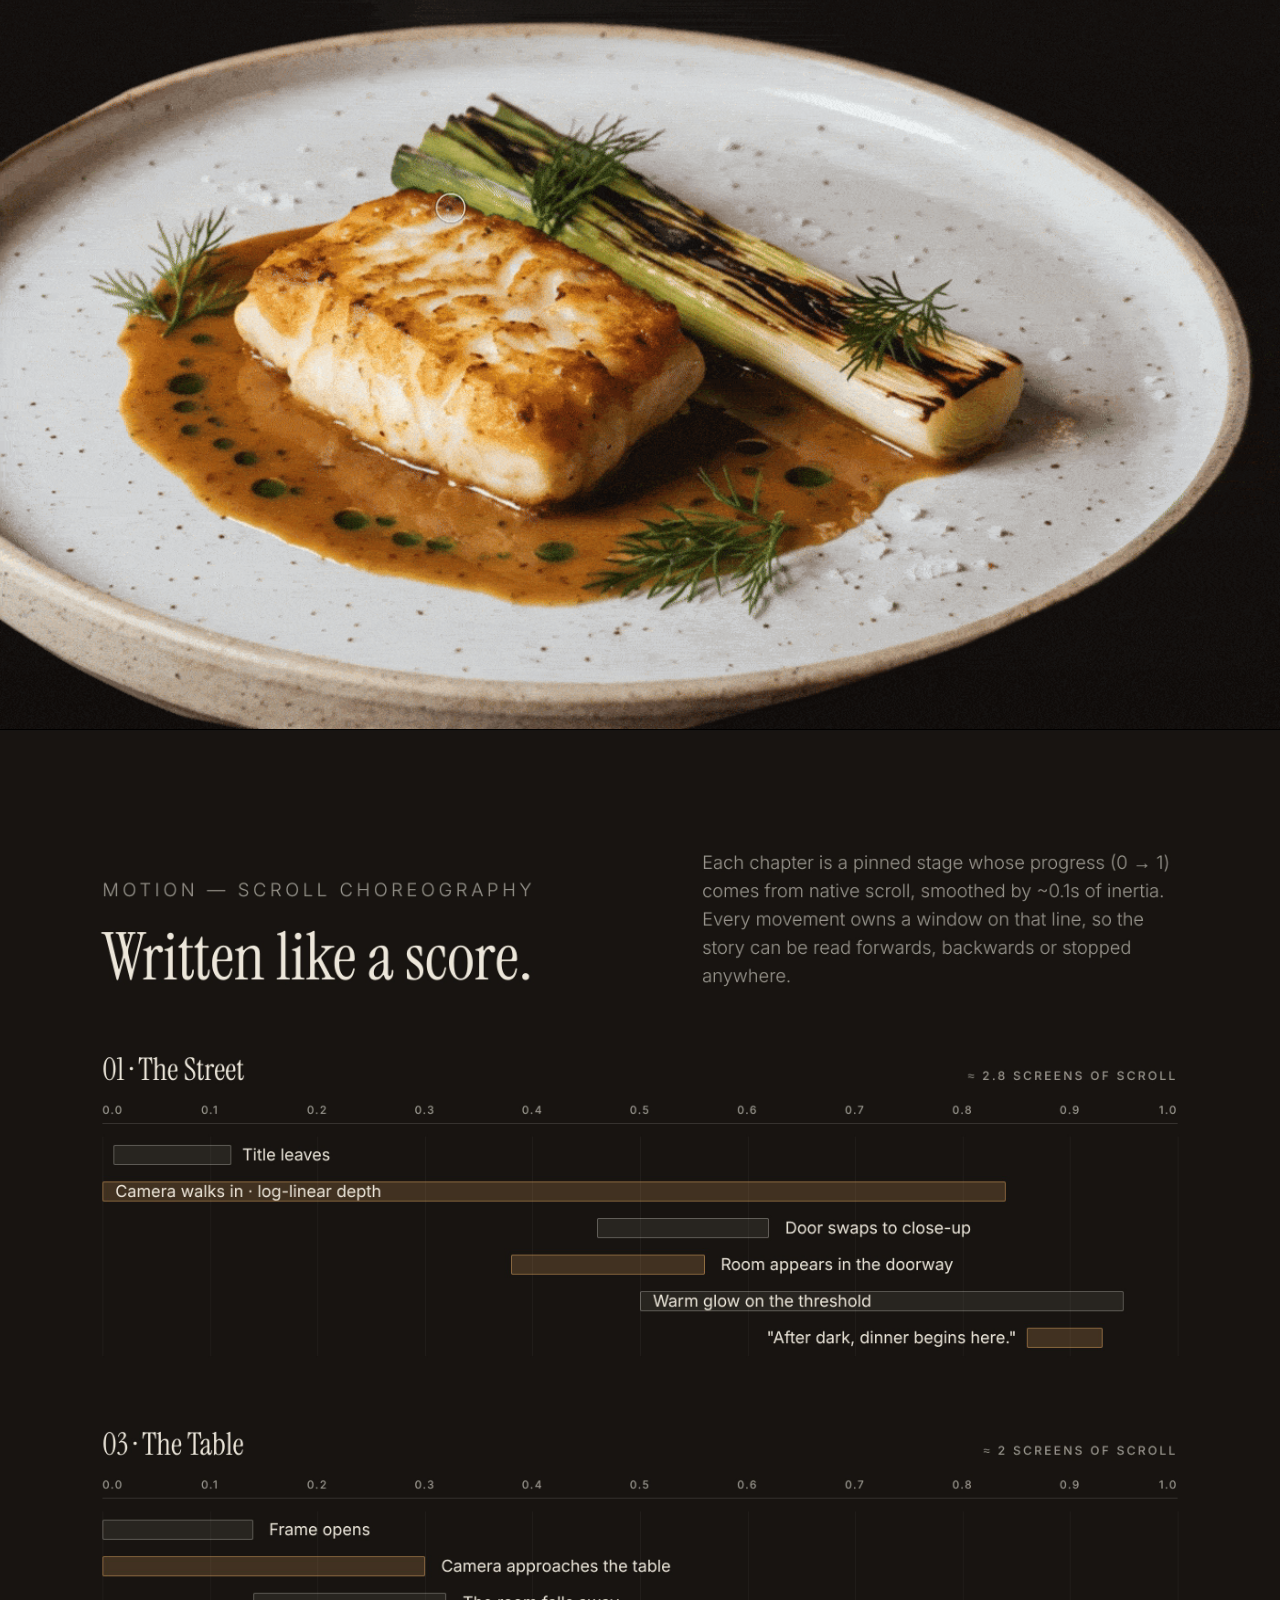
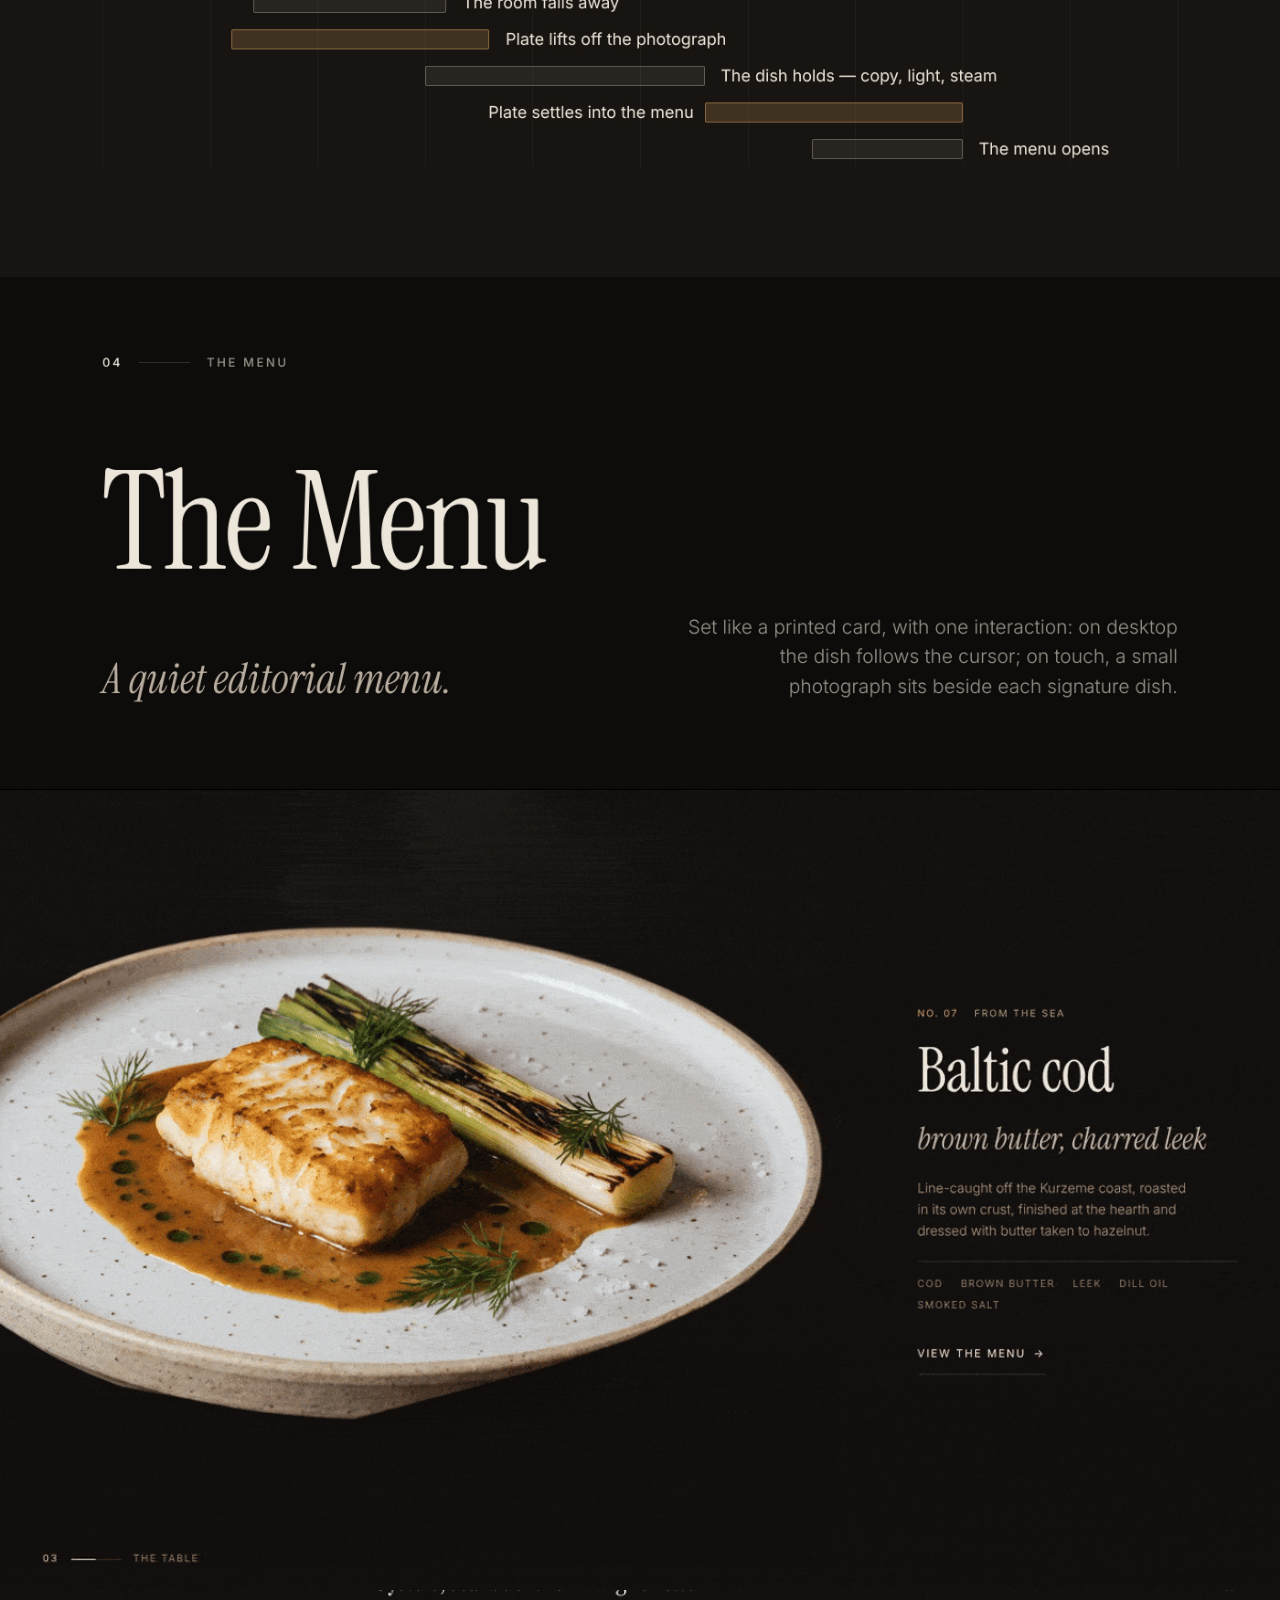
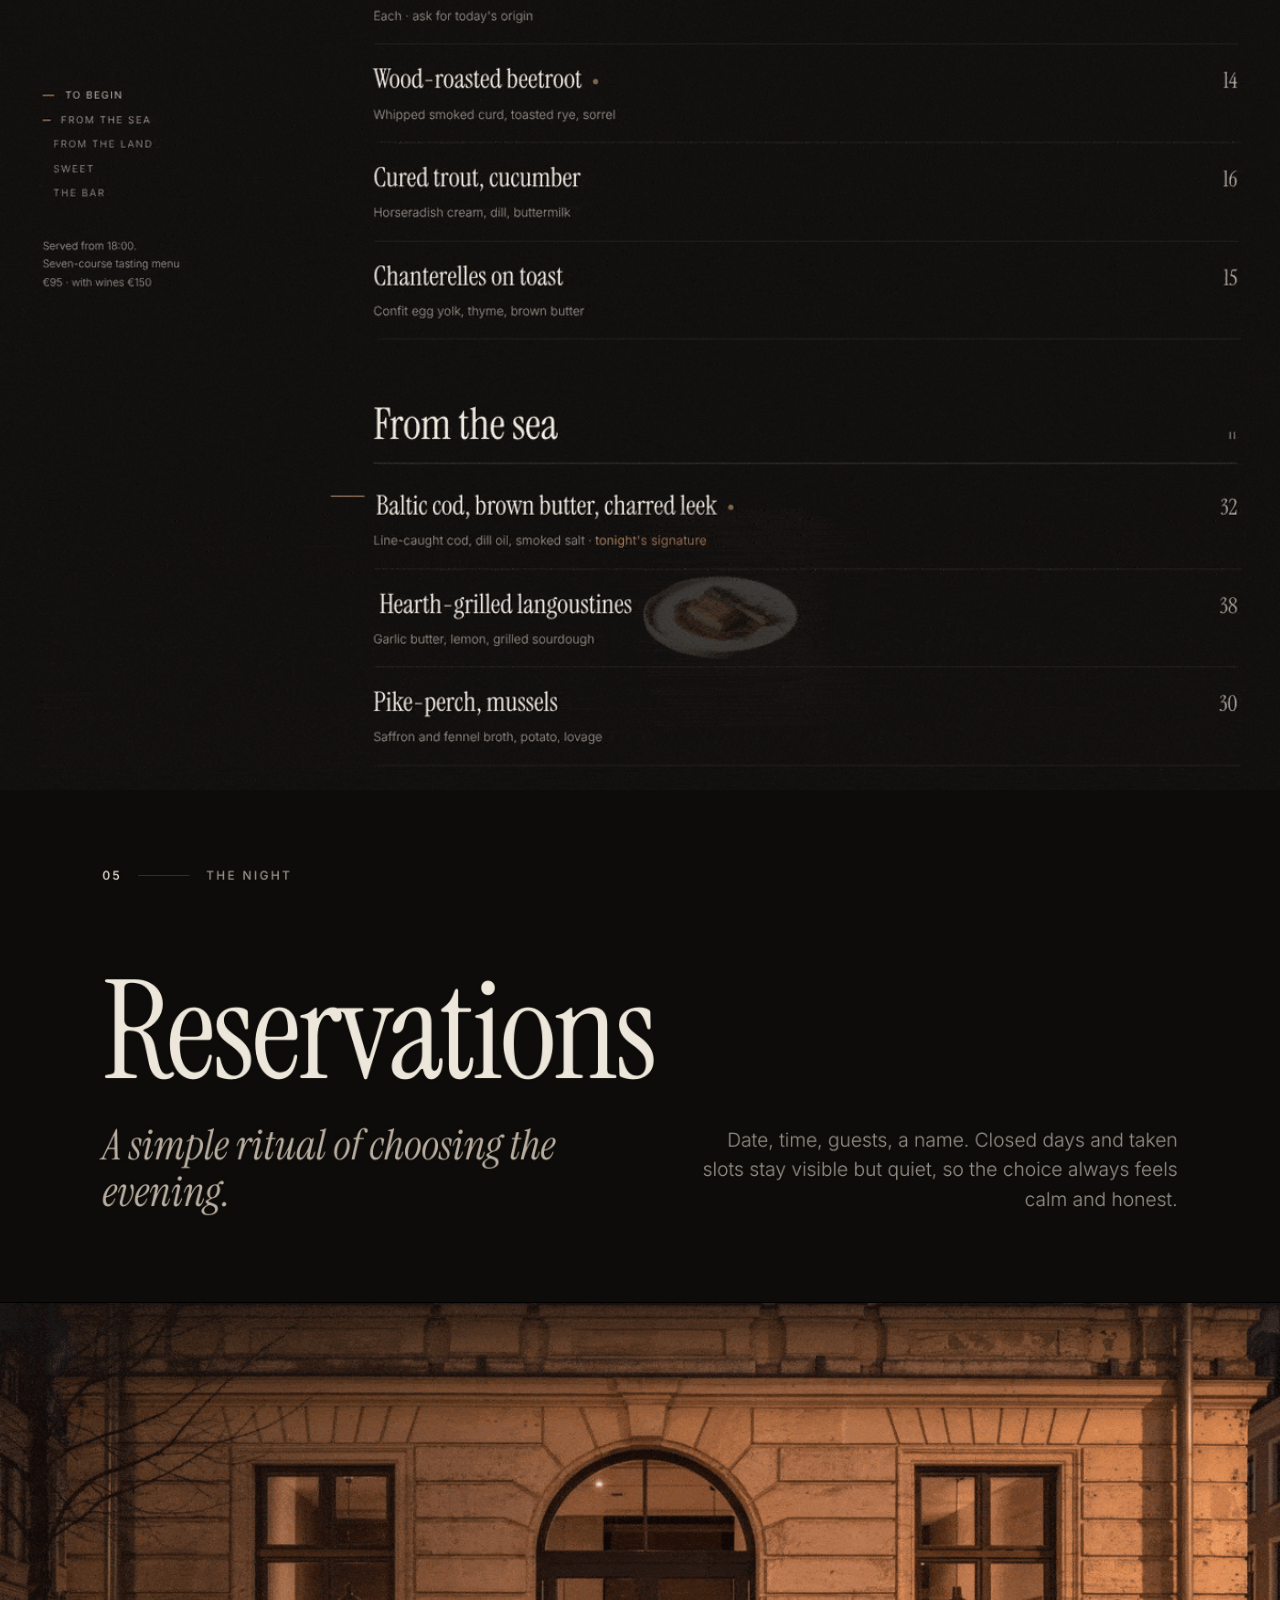
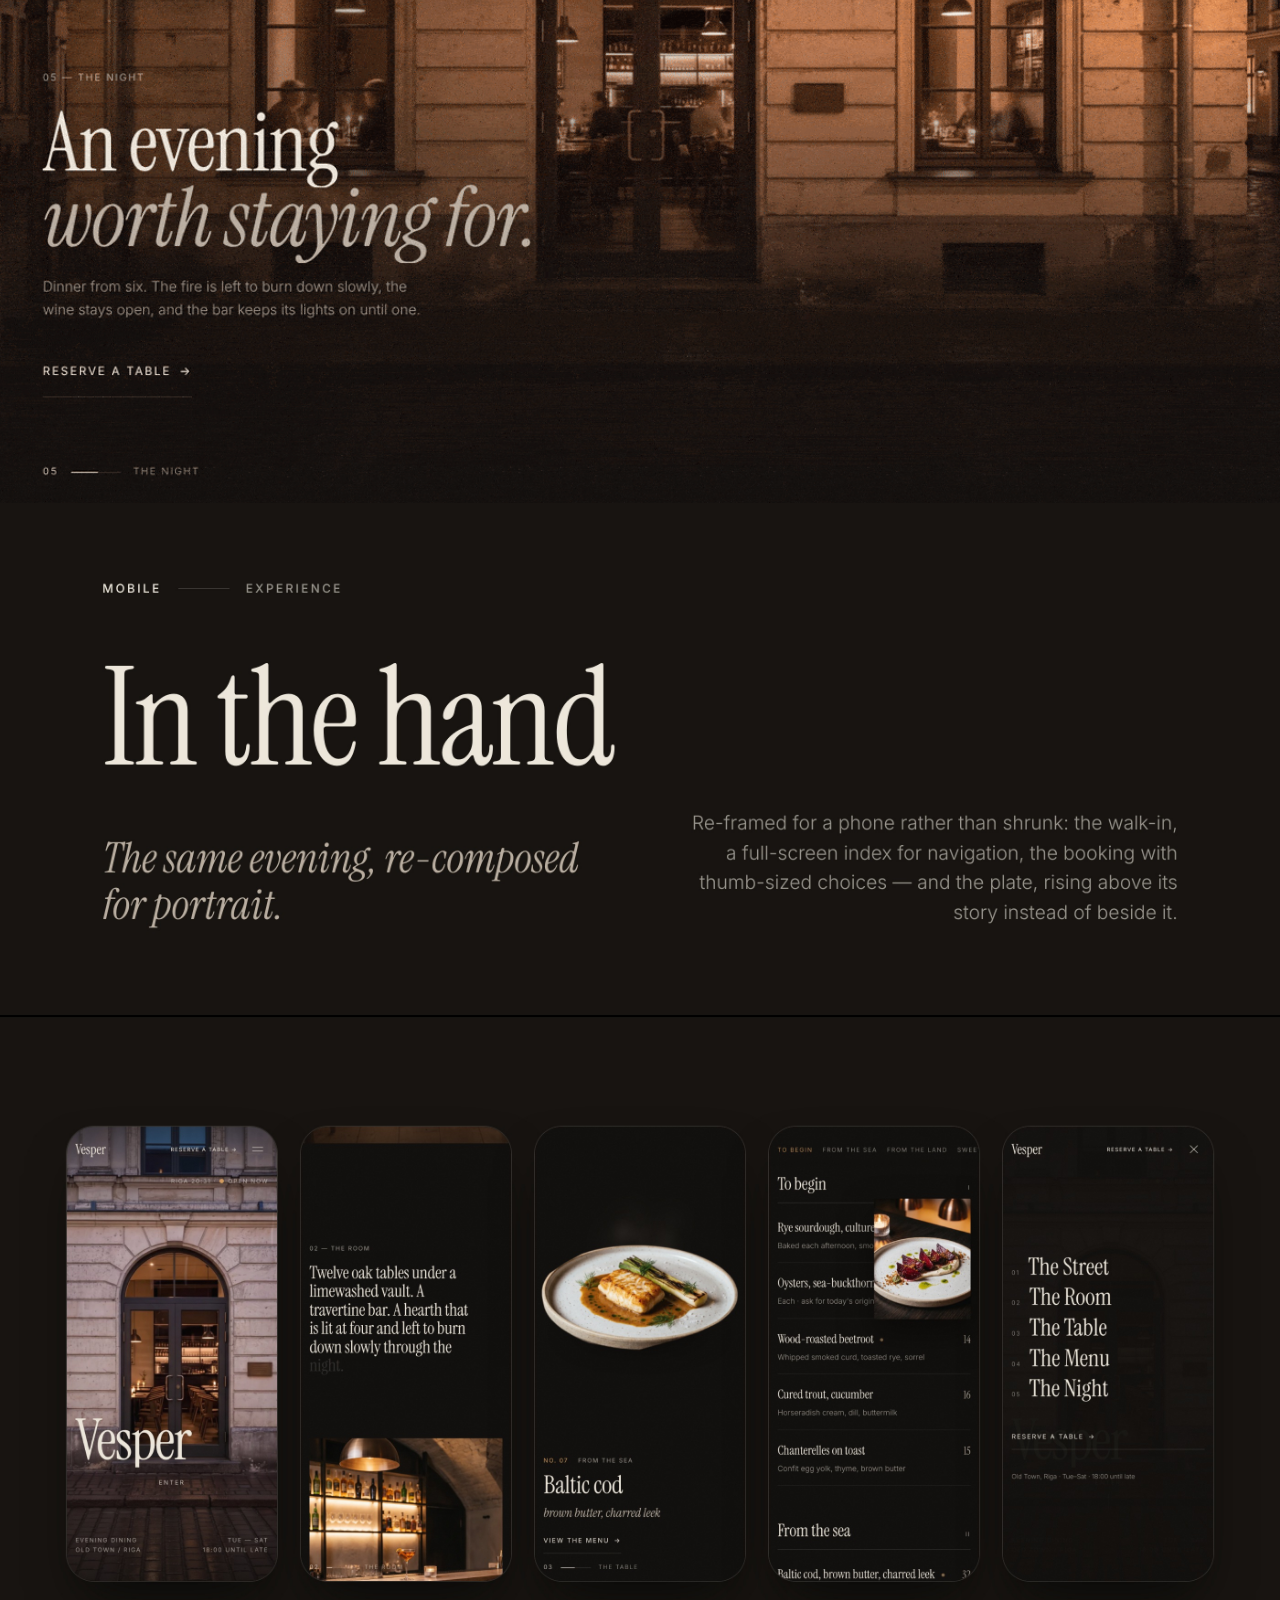
==== commit d67516b0: "Case: drop the smaller plate GIF (repeated the large plate) Co-Authored-By: Claude Opus 5.5 <noreply" ====
--- a/kit/preview.html
+++ b/kit/preview.html
@@ -22,7 +22,7 @@
 </style>
 </head>
 <body>
-<header><b>Vesper — An Evening in Riga</b><span>Behance case preview · 27 modules + text, in upload order</span></header>
+<header><b>Vesper — An Evening in Riga</b><span>Behance case preview · 26 modules + text, in upload order</span></header>
 <div class="cover"><img src="00_cover.jpg" alt="Cover"><p>Project cover (808×632 @2×). Below: the project exactly as it will read on Behance — background #0E0C0A, 0 px between modules.</p></div>
 <main>
   <img src="01_title.jpg" alt="">
@@ -36,22 +36,21 @@
   <img src="09_card_room.jpg" alt="">
   <img src="10_room_words.gif" alt="">
   <img src="11_card_table.jpg" alt="">
-  <img src="12_plate.gif" alt="">
-  <img src="13_plate_light.gif" alt="">
-  <img src="14_choreography.jpg" alt="">
-  <img src="15_card_menu.jpg" alt="">
-  <img src="16_plate_to_menu.gif" alt="">
-  <img src="17_menu.gif" alt="">
-  <img src="18_card_reserve.jpg" alt="">
-  <img src="19_reservation.gif" alt="">
-  <img src="20_card_mobile.jpg" alt="">
-  <img src="21_mobile_screens.jpg" alt="">
-  <img src="22_mobile_trio.gif" alt="">
-  <img src="23_desktop_mobile.gif" alt="">
-  <img src="24_card_details.jpg" alt="">
-  <img src="25_details.jpg" alt="">
-  <img src="26_final.jpg" alt="">
-  <img src="27_cta.jpg" alt="">
+  <img src="12_plate_light.gif" alt="">
+  <img src="13_choreography.jpg" alt="">
+  <img src="14_card_menu.jpg" alt="">
+  <img src="15_plate_to_menu.gif" alt="">
+  <img src="16_menu.gif" alt="">
+  <img src="17_card_reserve.jpg" alt="">
+  <img src="18_reservation.gif" alt="">
+  <img src="19_card_mobile.jpg" alt="">
+  <img src="20_mobile_screens.jpg" alt="">
+  <img src="21_mobile_trio.gif" alt="">
+  <img src="22_desktop_mobile.gif" alt="">
+  <img src="23_card_details.jpg" alt="">
+  <img src="24_details.jpg" alt="">
+  <img src="25_final.jpg" alt="">
+  <img src="26_cta.jpg" alt="">
   <div class="txt">
     <a href="mailto:laisaa.marta@gmail.com">Email <span>↗</span></a>
     <a href="https://wa.me/37128203044">WhatsApp <span>↗</span></a>
